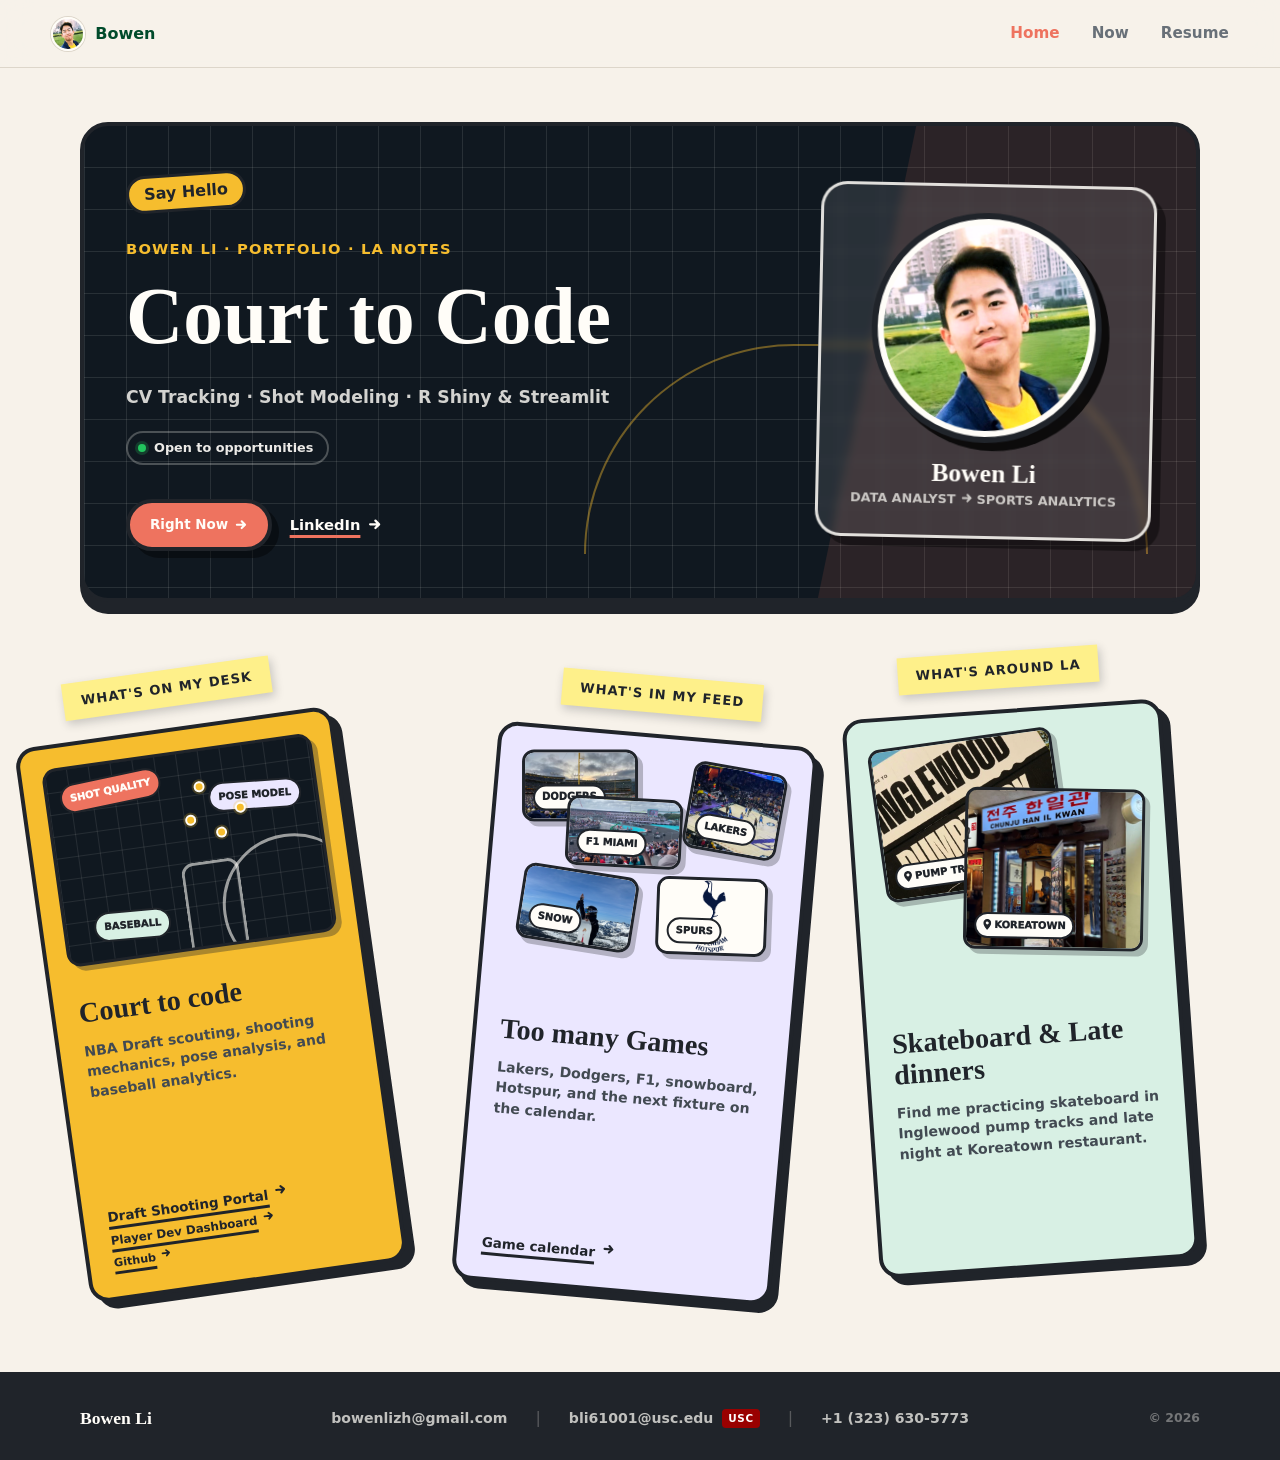
==== index.html @ edb077b2 "initial commit" ====
<!doctype html>
<html lang="en">
  <head>
    <meta charset="UTF-8" />
    <meta name="viewport" content="width=device-width, initial-scale=1.0" />
    <title>Bowen Li | Personal Site</title>
    <meta
      name="description"
      content="Bowen Li is a data analyst and sports analytics developer focused on machine learning, computer vision, and sports data products."
    />
    <link rel="stylesheet" href="styles.css" />
  </head>
  <body>
    <header class="site-header">
      <a class="brand" href="#home" aria-label="Back to home">
        <img src="assets/profile.jpeg" srcset="assets/profile.jpeg 1x, assets/profile@2x.jpeg 2x" alt="Bowen Li" />
        <span>Bowen</span>
      </a>
      <nav class="nav" aria-label="Primary navigation">
        <a href="#home" class="active">Home</a>
        <a href="now.html">Now</a>
        <!-- <a href="interests.html">Interest</a> -->
        <a href="assets/BowenLi.pdf">Resume</a>
      </nav>
    </header>

    <main class="page">
      <section id="home" class="home field-home" aria-labelledby="name">
        <div class="field-hero">
          <div class="field-copy">
            <a class="hello-badge" href="mailto:bowenlizh@gmail.com">Say Hello</a>
            <p class="field-label">BOWEN LI · PORTFOLIO · LA Notes</p>
            <!-- <h2 class="heading-xl" id="name">Sports data.</h2> -->
            <h1 id="name">Court to Code</h1>
            <p class="field-line">
              CV Tracking · Shot Modeling · R Shiny &amp; Streamlit
            </p>
            <span class="status-badge"><span class="status-dot"></span>Open to opportunities</span>
            <div class="field-actions" aria-label="Primary actions">
              <a class="hero-button" href="now.html">Right Now<svg class="arrow-svg" viewBox="0 0 14 14" aria-hidden="true"><path d="M3 7h8M8 3.5L11.5 7 8 10.5"/></svg></a>
              <a class="text-link" href="https://www.linkedin.com/in/bowenlizh/">LinkedIn<svg class="arrow-svg" viewBox="0 0 14 14" aria-hidden="true"><path d="M3 7h8M8 3.5L11.5 7 8 10.5"/></svg></a>
            </div>
          </div>

          <aside class="field-pass" aria-label="Bowen field pass">
            <div class="photo-frame">
              <img src="assets/profile.jpeg" srcset="assets/profile.jpeg 1x, assets/profile@2x.jpeg 2x" alt="Portrait of Bowen Li" />
            </div>
            <div class="pass-copy">
              <!-- <span>Los Angeles, CA</span> -->
              <strong>Bowen Li</strong>
              <small>Data Analyst<svg class="arrow-svg arrow-svg-inline" viewBox="0 0 14 14" aria-hidden="true"><path d="M3 7h8M8 3.5L11.5 7 8 10.5"/></svg>Sports Analytics</small>
            </div>
          </aside>
        </div>
      </section>

      <section class="notes-grid" aria-label="Bowen field notes">
<article class="note-card note-lab">
          <span class="card-float-label">What's on My Desk</span>
          <div class="lab-board" aria-hidden="true">
            <span class="lab-tag tag-shot">shot quality</span>
            <span class="lab-tag tag-pose">pose model</span>
            <span class="lab-tag tag-baseball">baseball</span>
            <span class="court-line court-arc"></span>
            <span class="court-line court-lane"></span>
            <span class="pose-dot dot-head"></span>
            <span class="pose-dot dot-shoulder"></span>
            <span class="pose-dot dot-elbow"></span>
            <span class="pose-dot dot-wrist"></span>
          </div>
          <div>
            <h2>Court to code</h2>
            <p>NBA Draft scouting, shooting mechanics, pose analysis, and baseball analytics.</p>
          </div>
          <div class="note-links">
            <a class="note-link" href="http://draftshoot.duckdns.org:8501/" target="_blank" rel="noopener noreferrer">Draft Shooting Portal</a>
            <a class="note-link note-link-secondary" href="https://bowenlizh.shinyapps.io/04_pd_analyst_dashboard/" target="_blank" rel="noopener noreferrer">Player Dev Dashboard</a>
            <a class="note-link note-link-third" href="https://github.com/brysonleezh" target="_blank" rel="noopener noreferrer">Github</a>
          </div>
        </article>

        <article class="note-card note-feed">
          <span class="card-float-label">What's in My Feed</span>
          <div class="feed-board" aria-label="Current feed photos">
            <figure class="feed-photo feed-one">
              <img src="assets/home/la-eaton.jpg" alt="Dodgers game at Dodger Stadium" />
              <figcaption>Dodgers</figcaption>
            </figure>
            <figure class="feed-photo feed-two">
              <img src="assets/home/feed-lakers.jpg" alt="Lakers game at Crypto.com Arena" />
              <figcaption>Lakers</figcaption>
            </figure>
            <figure class="feed-photo feed-three">
              <img src="assets/home/feed-video-02.jpg" alt="F1 Miami Grand Prix" />
              <figcaption>F1 Miami</figcaption>
            </figure>
            <figure class="feed-photo feed-four">
              <img src="assets/home/snowboard.png" alt="Bowen holding a snowboard in the mountains" />
              <figcaption>Snow</figcaption>
            </figure>
            <figure class="feed-photo feed-five">
              <img src="assets/home/feed-spurs.png" alt="Tottenham Hotspur crest" />
              <figcaption>Spurs</figcaption>
            </figure>
          </div>
          <div>
            <h2>Too many Games</h2>
            <p>Lakers, Dodgers, F1, snowboard, Hotspur, and the next fixture on the calendar.</p>
          </div>
          <a class="note-link" href="https://fixtur.es/en/up-to-date" target="_blank" rel="noopener noreferrer" aria-label="Open game calendar">Game calendar</a>
        </article>

        <article class="note-card note-la">
          <span class="card-float-label">What's Around LA</span>
          <div class="la-board" aria-label="Los Angeles photos">
            <figure class="la-photo la-photo-one">
              <img src="assets/home/la-pumptrack.jpg" alt="Inglewood Pump Track sign" />
              <figcaption><a href="https://www.google.com/maps/place/Inglewood+Pumptrack/@33.9721496,-118.3476085,17z/data=!3m1!4b1!4m6!3m5!1s0x80c2b789cc5ac45b:0xa7ad90bd1f8831da!8m2!3d33.9721496!4d-118.3450336!16s%2Fg%2F11v44y0_15?entry=ttu&g_ep=EgoyMDI2MDUxMy4wIKXMDSoASAFQAw%3D%3D" target="_blank" rel="noopener noreferrer"><svg width="8" height="11" viewBox="0 0 8 11" fill="currentColor" aria-hidden="true" style="display:inline-block;vertical-align:middle;margin-right:3px"><path d="M4 0C1.79 0 0 1.79 0 4c0 3 4 7 4 7s4-4 4-7c0-2.21-1.79-4-4-4zm0 5.5C3.17 5.5 2.5 4.83 2.5 4S3.17 2.5 4 2.5 5.5 3.17 5.5 4 4.83 5.5 4 5.5z"/></svg>Pump Track</a></figcaption>
            </figure>
            <figure class="la-photo la-photo-two">
              <img src="assets/home/la-koreatown.jpg" alt="Chunju Han Il Kwan in Koreatown LA" />
              <figcaption><a href="https://www.google.com/maps/place/Chunju+Han-Il+Kwan/@34.063248,-118.2972389,21z/data=!3m1!5s0x80c2c77d1bd2f777:0x264a94c6d5ed0985!4m6!3m5!1s0x80c2c77d1944c9c3:0xa97201126b43c6af!8m2!3d34.0631193!4d-118.2971194!16s%2Fg%2F1tdk5fvl?entry=ttu&g_ep=EgoyMDI2MDUxMy4wIKXMDSoASAFQAw%3D%3D" target="_blank" rel="noopener noreferrer"><svg width="8" height="11" viewBox="0 0 8 11" fill="currentColor" aria-hidden="true" style="display:inline-block;vertical-align:middle;margin-right:3px"><path d="M4 0C1.79 0 0 1.79 0 4c0 3 4 7 4 7s4-4 4-7c0-2.21-1.79-4-4-4zm0 5.5C3.17 5.5 2.5 4.83 2.5 4S3.17 2.5 4 2.5 5.5 3.17 5.5 4 4.83 5.5 4 5.5z"/></svg>Koreatown</a></figcaption>
            </figure>
          </div>
          <div>
            <h2>Skateboard &amp; Late dinners</h2>
            <p>Find me practicing skateboard in Inglewood pump tracks and late night at Koreatown restaurant.</p>
          </div>
        </article>
      </section>

    </main>

    <footer class="site-footer">
      <div class="footer-inner">
        <span class="footer-name">Bowen Li</span>
        <div class="footer-contacts">
          <a href="mailto:bowenlizh@gmail.com">bowenlizh@gmail.com</a>
          <span class="footer-sep">|</span>
          <a href="mailto:bli61001@usc.edu" class="footer-usc">bli61001@usc.edu <span class="footer-usc-badge">USC</span></a>
          <span class="footer-sep">|</span>
          <a href="tel:+13236305773">+1 (323) 630-5773</a>
        </div>
        <span class="footer-copy">© 2026</span>
      </div>
    </footer>

    <script src="main.js"></script>
  </body>
</html>
---- styles.css ----
:root {
  --paper: #f7f2ea;
  --ink: #20242a;
  --muted: #687078;
  --line: #ddd6ca;
  --green: #004b2b;
  --green-soft: #185b2d;
  --coral: #ee735f;
  --gold: #f6bd2e;
  --lavender: #ebe7ff;
  --white: #fffdf8;
}

* {
  box-sizing: border-box;
}

html {
  scroll-behavior: smooth;
}

body {
  margin: 0;
  background: var(--paper);
  color: var(--ink);
  font-family: system-ui, -apple-system, BlinkMacSystemFont, "Segoe UI", sans-serif;
  line-height: 1.6;
}

.global-cursor-orb {
  position: fixed;
  left: 0;
  top: 0;
  z-index: 100;
  width: 28px;
  height: 28px;
  border: 3px solid var(--coral);
  border-radius: 50%;
  opacity: 0;
  pointer-events: none;
  transform: translate(-50%, -50%) scale(0.7);
  transition: opacity 140ms ease, transform 140ms ease;
}

.global-cursor-orb::after {
  position: absolute;
  inset: 8px;
  border-radius: 50%;
  background: var(--coral);
  content: "";
}

.global-cursor-orb.is-visible {
  opacity: 1;
  transform: translate(-50%, -50%) scale(1);
}

a {
  color: inherit;
}

.site-header {
  position: sticky;
  top: 0;
  z-index: 10;
  display: flex;
  align-items: center;
  justify-content: space-between;
  min-height: 68px;
  padding: 13px clamp(18px, 4vw, 52px);
  border-bottom: 1px solid var(--line);
  background: rgba(247, 242, 234, 0.9);
  backdrop-filter: blur(16px);
}

.brand {
  display: inline-flex;
  align-items: center;
  gap: 10px;
  color: var(--green);
  font-weight: 900;
  text-decoration: none;
}

.brand img {
  width: 34px;
  height: 34px;
  border: 2px solid var(--white);
  border-radius: 50%;
  object-fit: cover;
  box-shadow: 0 0 0 1px var(--line);
}

.nav {
  display: flex;
  gap: clamp(15px, 3vw, 32px);
  font-size: 0.95rem;
  font-weight: 800;
}

.nav a {
  color: var(--muted);
  text-decoration: none;
}

.nav a:hover,
.nav a:focus-visible,
.nav a.active {
  color: var(--coral);
}

.page {
  width: min(1120px, calc(100% - 36px));
  margin: 0 auto;
}

.home {
  padding: clamp(30px, 5vw, 54px) 0 clamp(30px, 5vw, 46px);
}

.field-home {
  padding-bottom: clamp(18px, 4vw, 30px);
}

.field-hero {
  position: relative;
  display: grid;
  grid-template-columns: minmax(0, 1fr) minmax(300px, 0.52fr);
  gap: clamp(22px, 4vw, 46px);
  align-items: stretch;
  min-height: 480px;
  overflow: hidden;
  padding: clamp(24px, 4vw, 42px);
  border: 4px solid var(--ink);
  border-radius: 28px;
  background:
    linear-gradient(90deg, rgba(255, 253, 248, 0.1) 1px, transparent 1px),
    linear-gradient(0deg, rgba(255, 253, 248, 0.1) 1px, transparent 1px),
    #101820;
  background-size: 42px 42px;
  box-shadow: 0 12px 0 var(--ink);
  color: var(--white);
}

.field-hero:hover {
  box-shadow: 0 16px 0 var(--ink);
}

.field-hero::before {
  position: absolute;
  right: clamp(18px, 4vw, 48px);
  bottom: clamp(18px, 4vw, 44px);
  width: min(48vw, 560px);
  height: 44%;
  border: 2px solid rgba(246, 189, 46, 0.42);
  border-radius: 999px 999px 0 0;
  border-bottom: 0;
  content: "";
}

.field-hero::after {
  position: absolute;
  right: 0;
  top: 0;
  width: 34%;
  height: 100%;
  background: rgba(238, 115, 95, 0.12);
  content: "";
  clip-path: polygon(26% 0, 100% 0, 100% 100%, 0 100%);
}

.field-copy,
.field-pass,
.photo-frame {
  position: relative;
  z-index: 1;
}

.field-copy {
  display: flex;
  flex-direction: column;
  justify-content: center;
}

.hello-badge {
  display: inline-flex;
  width: fit-content;
  margin-bottom: clamp(16px, 2.8vw, 26px);
  padding: 3px 15px;
  border: 3px solid var(--ink);
  border-radius: 999px;
  background: var(--gold);
  color: var(--ink);
  font-weight: 900;
  text-decoration: none;
  transform: rotate(-4deg);
}

h1,
h2 {
  margin: 0;
  font-family: Georgia, "Times New Roman", serif;
  line-height: 1.1;
}

.heading-xl {
  font-family: Georgia, "Times New Roman", serif;
  font-size: clamp(2rem, 4vw, 3rem);
  line-height: 1.1;
  margin: 0;
}


h1 {
  max-width: 760px;
  font-size: clamp(2.9rem, 6.2vw, 5.6rem);
}

.field-label {
  margin: 0 0 12px;
  color: var(--gold);
  font-size: clamp(0.82rem, 1.15vw, 0.95rem);
  font-weight: 900;
  letter-spacing: 0.08em;
  text-transform: uppercase;
}

.field-line {
  max-width: 520px;
  margin: clamp(16px, 3vw, 24px) 0 0;
  color: rgba(255, 253, 248, 0.82);
  font-size: clamp(0.98rem, 1.35vw, 1.1rem);
  font-weight: 650;
  line-height: 1.55;
}

.field-actions {
  display: flex;
  align-items: center;
  gap: 18px;
  flex-wrap: wrap;
  margin-top: clamp(22px, 4vw, 34px);
}

.hero-button {
  display: inline-flex;
  align-items: center;
  width: fit-content;
  margin-top: 20px;
  padding: 11px 20px;
  border: 4px solid var(--ink);
  border-radius: 999px;
  background: var(--coral);
  color: var(--white);
  box-shadow: 7px 7px 0 rgba(0, 0, 0, 0.42);
  font-size: clamp(0.84rem, 1vw, 0.94rem);
  font-weight: 900;
  text-decoration: none;
}

/* ── Unified SVG arrow ── */
.arrow-svg {
  display: inline-block;
  width: 1em;
  height: 1em;
  margin-left: 0.45em;
  vertical-align: -0.12em;
  fill: none;
  stroke: currentColor;
  stroke-width: 2.2;
  stroke-linecap: round;
  stroke-linejoin: round;
  transition: transform 220ms ease;
  flex-shrink: 0;
}
.arrow-svg-inline {
  margin: 0 0.32em;
  vertical-align: -0.08em;
}
.hero-button:hover .arrow-svg,
.text-link:hover .arrow-svg,
.note-link:hover .arrow-svg,
.platform-badge:hover .arrow-svg {
  transform: translateX(4px);
}

/* ── Status badge (green dot) ── */
.status-badge {
  display: inline-flex;
  align-items: center;
  gap: 8px;
  width: fit-content;
  margin-top: clamp(16px, 2.4vw, 20px);
  padding: 5px 14px 5px 10px;
  border: 2px solid rgba(255, 253, 248, 0.25);
  border-radius: 999px;
  color: rgba(255, 253, 248, 0.92);
  font-size: clamp(0.78rem, 1vw, 0.85rem);
  font-weight: 900;
  white-space: nowrap;
}
.status-badge .status-dot {
  width: 8px;
  height: 8px;
  border-radius: 50%;
  background: #22c55e;
  box-shadow: 0 0 0 3px rgba(34, 197, 94, 0.22);
  flex-shrink: 0;
}

.field-actions .hero-button {
  margin-top: 0;
}

.text-link {
  display: inline-flex;
  align-items: center;
  color: var(--white);
  font-size: 0.92rem;
  font-weight: 900;
  text-decoration: underline;
  text-decoration-color: var(--coral);
  text-decoration-thickness: 3px;
  text-underline-offset: 5px;
}

.field-pass {
  align-self: center;
  display: grid;
  justify-items: center;
  gap: 18px;
  padding: clamp(18px, 3vw, 26px);
  border: 3px solid rgba(255, 253, 248, 0.85);
  border-radius: 26px;
  background: rgba(255, 253, 248, 0.1);
  backdrop-filter: blur(5px);
  box-shadow: 9px 9px 0 rgba(0, 0, 0, 0.42);
  transform: rotate(1.2deg);
}

.photo-frame {
  justify-self: center;
  width: clamp(160px, 19vw, 230px);
  height: clamp(160px, 19vw, 230px);
  padding: 6px;
  overflow: hidden;
  border: 6px solid var(--ink);
  border-radius: 9999px;
  background: var(--white);
  box-shadow: 8px 8px 0 rgba(0, 0, 0, 0.82);
  transition: box-shadow 180ms ease, transform 180ms ease;
}

.photo-frame:hover {
  box-shadow: 12px 12px 0 rgba(0, 0, 0, 0.82);
  transform: translateY(-5px) scale(1.04);
}

.photo-frame img {
  display: block;
  width: 100%;
  height: 100%;
  border-radius: 9999px;
  filter: contrast(1.06) saturate(1.04);
  object-fit: cover;
  object-position: 52% 38%;
  transition: filter 180ms ease, transform 180ms ease;
}

.photo-frame:hover img {
  filter: contrast(1.1) saturate(1.08);
  transform: scale(1.04);
}

.pass-copy {
  display: grid;
  gap: 2px;
  text-align: center;
}

.pass-copy span,
.pass-copy small {
  color: rgba(255, 253, 248, 0.72);
  font-size: 0.8rem;
  font-weight: 800;
  text-transform: uppercase;
}

.pass-copy strong {
  font-family: Georgia, "Times New Roman", serif;
  font-size: clamp(1.25rem, 2vw, 1.65rem);
  line-height: 1.05;
  white-space: nowrap;
}

.pass-copy small {
  white-space: nowrap;
}

.notes-grid {
  position: relative;
  height: 660px;
  margin: 0 0 80px;
}

.note-card {
  position: absolute;
  bottom: 0;
  left: 50%;
  translate: -50% 0;
  display: flex;
  flex-direction: column;
  width: 320px;
  height: 560px;
  min-height: 0;
  padding: clamp(18px, 2.4vw, 24px);
  border: 4px solid var(--ink);
  border-radius: 20px;
  background: var(--white);
  box-shadow: 8px 8px 0 var(--ink);
  --card-rot: 0deg;
  transform: rotate(var(--card-rot));
  transform-origin: bottom center;
  transition: box-shadow 180ms ease, transform 180ms ease;
}

.note-card:hover {
  box-shadow: 16px 16px 0 var(--ink);
  transform: rotate(var(--card-rot)) translateY(-20px);
  z-index: 10;
}

/* ── scroll entry animation ── */
@keyframes card-pop-in {
  from {
    opacity: 0;
    transform: rotate(var(--card-rot)) translateY(80px) scale(0.88);
  }
  to {
    opacity: 1;
    transform: rotate(var(--card-rot));
  }
}

.notes-grid.cards-hidden .note-card {
  opacity: 0;
  transition: none;
}

.notes-grid.cards-entering .note-card {
  animation: card-pop-in 620ms cubic-bezier(0.34, 1.56, 0.64, 1) both;
}

.notes-grid.cards-entering .note-card:nth-child(1) { animation-delay: 0ms; }
.notes-grid.cards-entering .note-card:nth-child(2) { animation-delay: 130ms; }
.notes-grid.cards-entering .note-card:nth-child(3) { animation-delay: 260ms; }

.card-float-label {
  position: absolute;
  top: -62px;
  left: 50%;
  translate: -50% 0;
  z-index: 15;
  display: inline-block;
  padding: 8px 18px;
  background: #fef08a;
  color: var(--ink);
  font-size: 0.82rem;
  font-weight: 900;
  letter-spacing: 0.08em;
  text-transform: uppercase;
  box-shadow: 2px 4px 10px rgba(32, 36, 42, 0.22);
  white-space: nowrap;
}


.note-card h2 {
  margin-top: 14px;
  font-size: clamp(1.35rem, 2.2vw, 1.9rem);
}

.note-card p {
  margin: 12px 0 0;
  color: #424a52;
  font-size: 0.88rem;
  font-weight: 650;
  line-height: 1.45;
}

.note-link {
  display: inline-flex;
  width: fit-content;
  margin-top: auto;
  padding-top: 18px;
  color: var(--ink);
  font-size: 0.84rem;
  font-weight: 900;
  text-decoration-color: var(--ink);
  text-decoration-thickness: 3px;
  text-underline-offset: 5px;
}

.note-link::after {
  content: "";
  display: inline-block;
  width: 1em;
  height: 1em;
  margin-left: 0.45em;
  vertical-align: -0.12em;
  background: currentColor;
  -webkit-mask: url("data:image/svg+xml;utf8,%3Csvg xmlns='http://www.w3.org/2000/svg' viewBox='0 0 14 14' fill='none' stroke='black' stroke-width='2.2' stroke-linecap='round' stroke-linejoin='round'%3E%3Cpath d='M3 7h8M8 3.5L11.5 7 8 10.5'/%3E%3C/svg%3E") center/contain no-repeat;
          mask: url("data:image/svg+xml;utf8,%3Csvg xmlns='http://www.w3.org/2000/svg' viewBox='0 0 14 14' fill='none' stroke='black' stroke-width='2.2' stroke-linecap='round' stroke-linejoin='round'%3E%3Cpath d='M3 7h8M8 3.5L11.5 7 8 10.5'/%3E%3C/svg%3E") center/contain no-repeat;
  transition: transform 220ms ease;
}
.note-link:hover::after { transform: translateX(4px); }

.note-links {
  display: flex;
  flex-direction: column;
  gap: 4px;
  margin-top: auto;
  padding-top: 18px;
}

.note-links .note-link {
  display: flex;
  margin-top: 0;
  padding-top: 0;
}

.note-link-secondary {
  font-size: 0.74rem;
}
.note-link-third{
  font-size: 0.70rem;
}

.note-lab {
  background: var(--gold);
  left: calc(50% - 390px);
  bottom: 10px;
  --card-rot: -8deg;
  z-index: 1;
}

.note-feed {
  background: var(--lavender);
  left: calc(50% - 30px);
  bottom: 0;
  --card-rot: 5deg;
  z-index: 3;
}

.note-la {
  background: #d8f0e4;
  left: calc(50% + 400px);
  bottom: 24px;
  --card-rot: -4deg;
  z-index: 2;
}

.lab-board {
  position: relative;
  min-height: 200px;
  margin: -4px -4px 18px;
  overflow: hidden;
  border: 3px solid var(--ink);
  border-radius: 14px;
  background:
    linear-gradient(90deg, rgba(255, 253, 248, 0.09) 1px, transparent 1px),
    linear-gradient(0deg, rgba(255, 253, 248, 0.09) 1px, transparent 1px),
    #101820;
  background-size: 22px 22px;
  box-shadow: 5px 5px 0 rgba(32, 36, 42, 0.35);
}

.lab-tag {
  position: absolute;
  z-index: 2;
  padding: 5px 8px;
  border: 2px solid var(--ink);
  border-radius: 999px;
  background: var(--white);
  color: var(--ink);
  font-size: 0.62rem;
  font-weight: 950;
  text-transform: uppercase;
}

.tag-shot {
  left: 12px;
  top: 12px;
  background: var(--coral);
  color: var(--white);
  transform: rotate(-4deg);
}

.tag-pose {
  right: 14px;
  top: 36px;
  background: var(--lavender);
  transform: rotate(4deg);
}

.tag-baseball {
  left: 28px;
  bottom: 16px;
  background: #d8f0e4;
  transform: rotate(3deg);
}

.court-line {
  position: absolute;
  border: 3px solid rgba(255, 253, 248, 0.58);
}

.court-arc {
  right: -34px;
  bottom: -42px;
  width: 142px;
  height: 142px;
  border-radius: 50%;
}

.court-lane {
  left: 46%;
  bottom: -4px;
  width: 58px;
  height: 88px;
  border-bottom: 0;
  border-radius: 12px 12px 0 0;
}

.pose-dot {
  position: absolute;
  z-index: 2;
  width: 11px;
  height: 11px;
  border: 2px solid var(--white);
  border-radius: 50%;
  background: var(--gold);
  box-shadow: 0 0 0 2px rgba(246, 189, 46, 0.22);
}

.dot-head {
  left: 55%;
  top: 30px;
}

.dot-shoulder {
  left: 50%;
  top: 62px;
}

.dot-elbow {
  left: 61%;
  top: 78px;
}

.dot-wrist {
  left: 69%;
  top: 56px;
}

.feed-board {
  position: relative;
  min-height: 240px;
  margin: -8px 0 18px;
}

.feed-photo {
  position: absolute;
  margin: 0;
  overflow: hidden;
  border: 3px solid var(--ink);
  border-radius: 12px;
  background: rgba(255, 253, 248, 0.62);
  box-shadow: 5px 5px 0 rgba(32, 36, 42, 0.28);
}

.feed-photo img {
  display: block;
  width: 100%;
  height: 100%;
  object-fit: cover;
}

.feed-photo figcaption {
  position: absolute;
  left: 8px;
  bottom: 8px;
  padding: 3px 7px;
  border: 2px solid var(--ink);
  border-radius: 999px;
  background: var(--white);
  color: var(--ink);
  font-size: 0.62rem;
  font-weight: 950;
  text-transform: uppercase;
}

.feed-one {
  left: 0;
  top: 2px;
  z-index: 1;
  width: 44%;
  height: 72px;
  transform: rotate(-5deg);
}

.feed-two {
  right: 2px;
  top: 6px;
  z-index: 2;
  width: 36%;
  height: 88px;
  transform: rotate(5deg);
}

.feed-three {
  left: 18%;
  top: 46px;
  z-index: 3;
  width: 44%;
  height: 70px;
  transform: rotate(-2deg);
}

.feed-four {
  left: 3%;
  top: 122px;
  z-index: 4;
  width: 44%;
  height: 76px;
  transform: rotate(4deg);
}

.feed-five {
  right: 3%;
  top: 118px;
  z-index: 5;
  width: 42%;
  height: 78px;
  transform: rotate(-3deg);
}

.feed-five img {
  object-fit: contain;
  background: var(--white);
}

.la-board {
  position: relative;
  min-height: 260px;
  margin: -8px 0 18px;
}

.la-photo {
  position: absolute;
  margin: 0;
  overflow: hidden;
  border: 3px solid var(--ink);
  border-radius: 12px;
  box-shadow: 5px 5px 0 rgba(32, 36, 42, 0.28);
}

.la-photo img {
  display: block;
  width: 100%;
  height: 100%;
  object-fit: cover;
}

.la-photo figcaption {
  position: absolute;
  left: 8px;
  bottom: 8px;
  padding: 3px 7px;
  border: 2px solid var(--ink);
  border-radius: 999px;
  background: var(--white);
  color: var(--ink);
  font-size: 0.62rem;
  font-weight: 950;
  text-transform: uppercase;
}

.la-photo figcaption a {
  color: inherit;
  text-decoration: none;
}

.la-photo-one {
  left: 0;
  top: 6px;
  z-index: 1;
  width: 70%;
  height: 154px;
  transform: rotate(-4deg);
}

.la-photo-two {
  right: 0;
  top: 62px;
  z-index: 2;
  width: 68%;
  height: 162px;
  transform: rotate(5deg);
}


.la-route {
  position: absolute;
  height: 3px;
  border-radius: 999px;
  background: rgba(32, 36, 42, 0.32);
}

.route-one {
  left: -8%;
  top: 40%;
  width: 118%;
  transform: rotate(-12deg);
}

.route-two {
  left: 22%;
  top: 68%;
  width: 96%;
  transform: rotate(16deg);
}

.la-pin {
  position: absolute;
  z-index: 1;
  padding: 7px 10px;
  border: 3px solid var(--ink);
  border-radius: 8px;
  background: var(--white);
  box-shadow: 5px 5px 0 rgba(32, 36, 42, 0.22);
  color: var(--ink);
  font-size: 0.62rem;
  font-weight: 950;
  line-height: 1;
  text-transform: uppercase;
}

.pin-hike {
  left: 14px;
  top: 18px;
  background: var(--lavender);
  transform: rotate(-5deg);
}

.pin-race {
  right: 18px;
  top: 24px;
  background: var(--coral);
  color: var(--white);
  transform: rotate(5deg);
}

.pin-food {
  left: 24px;
  bottom: 18px;
  background: var(--gold);
  transform: rotate(3deg);
}

.pin-skate {
  right: 16px;
  bottom: 20px;
  max-width: 118px;
  background: #d8f0e4;
  line-height: 1.18;
  transform: rotate(-4deg);
}

.card-wall {
  position: relative;
  display: grid;
  grid-template-columns: repeat(6, 1fr);
  gap: clamp(14px, 2.4vw, 20px);
  padding: 28px 0 70px;
}

.compact-wall {
  padding-top: 24px;
}

.section-card {
  display: grid;
  min-height: 180px;
  overflow: hidden;
  border: 4px solid var(--ink);
  border-radius: 20px;
  background: var(--white);
  box-shadow: 8px 8px 0 var(--ink);
  text-decoration: none;
  transition: box-shadow 180ms ease, transform 180ms ease;
}

.section-card:hover,
.section-card:focus-visible {
  box-shadow: 11px 11px 0 var(--ink);
  transform: translate(-2px, -4px) rotate(-0.4deg);
}

.card-now {
  grid-column: span 2;
  background: #d8f0e4;
}

.card-interest-link {
  grid-column: span 2;
  background: var(--lavender);
}

.card-resume {
  grid-column: span 2;
  background: var(--white);
}

.interests-page {
  display: grid;
  gap: clamp(34px, 5vw, 54px);
  padding: clamp(38px, 6vw, 68px) 0 26px;
  scroll-margin-top: 88px;
}

.interests-hero {
  position: relative;
  min-height: clamp(230px, 29vw, 350px);
  padding: clamp(36px, 6vw, 70px);
  border: 4px solid var(--ink);
  border-radius: 24px;
  background: #f4efe6;
  box-shadow: 14px 14px 0 var(--ink);
}

.interests-hero h1,
.interests-hero h2 {
  max-width: 760px;
  font-size: clamp(3.2rem, 8vw, 7.2rem);
}

.interests-hero p {
  margin: 20px 0 0;
  color: var(--ink);
  font-size: clamp(1.05rem, 1.8vw, 1.35rem);
  font-weight: 850;
}

.static-orb {
  left: 44%;
  top: 72%;
  opacity: 1;
  transform: translate(-50%, -50%) scale(1);
}

.interest-grid {
  display: grid;
  grid-template-columns: repeat(3, minmax(0, 1fr));
  gap: clamp(18px, 3vw, 28px);
}

.gallery-grid {
  align-items: start;
}

.interest-tile {
  min-width: 0;
}

.interest-tile {
  overflow: hidden;
  border: 4px solid var(--ink);
  border-radius: 24px;
  background: var(--white);
  box-shadow: 10px 10px 0 var(--ink);
  transition: box-shadow 160ms ease, transform 160ms ease;
}

.interest-tile:hover {
  box-shadow: 14px 14px 0 var(--ink);
  transform: translate(-3px, -4px) rotate(-0.6deg);
}

.interest-art {
  position: relative;
  display: grid;
  place-items: center;
  height: clamp(170px, 19vw, 230px);
  overflow: hidden;
  border-bottom: 4px solid var(--ink);
  background: rgba(255, 253, 248, 0.58);
  color: var(--muted);
  font-size: 0.78rem;
  font-weight: 900;
  text-transform: uppercase;
}

.tile-basketball,
.tile-travel {
  background: var(--gold);
}

.tile-f1,
.tile-food {
  background: var(--coral);
  color: var(--white);
}

.tile-f1 p,
.tile-food p {
  color: rgba(255, 253, 248, 0.88);
}

.tile-music,
.tile-tech {
  background: var(--lavender);
}

.tile-dodgers,
.tile-game {
  background: var(--green);
  color: var(--white);
}

.tile-dodgers p,
.tile-game p {
  color: rgba(255, 253, 248, 0.86);
}

.tile-soccer,
.tile-skate {
  background: #66b9d9;
}

.interest-tile h3,
.interest-tile h4 {
  margin: 0;
  padding: 16px 18px 4px;
  font-size: clamp(1.1rem, 1.7vw, 1.45rem);
  line-height: 1.15;
}

.interest-tile p {
  margin: 0;
  min-height: 58px;
  padding: 0 18px 18px;
  color: var(--muted);
  font-size: 0.94rem;
  font-weight: 650;
  line-height: 1.35;
}

.card-copy {
  display: grid;
  gap: 8px;
  padding: clamp(18px, 2.4vw, 24px);
}

.card-kicker {
  color: var(--coral);
  font-size: 0.78rem;
  font-weight: 900;
  text-transform: uppercase;
}

.card-copy strong {
  font-family: Georgia, "Times New Roman", serif;
  font-size: clamp(1.25rem, 2vw, 1.7rem);
  line-height: 1.1;
}

.card-copy span:last-child {
  color: var(--muted);
  font-size: 0.92rem;
  font-weight: 650;
  line-height: 1.45;
}

.now-page {
  display: grid;
  gap: clamp(28px, 5vw, 46px);
  padding: clamp(38px, 6vw, 68px) 0 76px;
}

/* ── Right Now hero ── */
.now-rightnow {
  padding: clamp(36px, 5vw, 60px);
  border: 4px solid var(--ink);
  border-radius: 28px;
  background: #f4efe6;
  box-shadow: 12px 12px 0 var(--ink);
  color: var(--ink);
}

.rightnow-heading {
  margin: 10px 0 8px;
  font-size: clamp(3.5rem, 8vw, 7rem);
  line-height: 1;
  color: var(--ink);
}

.type-cursor {
  display: inline-block;
  width: 0.06em;
  height: 0.82em;
  background: var(--ink);
  margin-left: 0.04em;
  vertical-align: text-bottom;
  border-radius: 1px;
  animation: cursor-blink 0.65s step-end infinite;
}


@keyframes cursor-blink {
  0%, 100% { opacity: 1; }
  50%       { opacity: 0; }
}

.rightnow-sub {
  margin: clamp(18px, 3vw, 26px) 0 0;
  padding-top: clamp(14px, 2.4vw, 20px);
  border-top: 1.5px solid rgba(32, 36, 42, 0.18);
  color: var(--muted);
  font-size: clamp(1rem, 1.6vw, 1.2rem);
  font-weight: 650;
}

.rightnow-badge {
  display: inline-flex;
  align-items: center;
  gap: 8px;
  margin-top: 28px;
  padding: 7px 16px;
  border: 3px solid var(--ink);
  border-radius: 999px;
  background: var(--gold);
  font-size: 0.82rem;
  font-weight: 900;
}

.rightnow-dot {
  width: 9px;
  height: 9px;
  border-radius: 50%;
  background: #16a34a;
  flex-shrink: 0;
}

.now-hero {
  padding: clamp(34px, 5vw, 58px);
  border: 4px solid var(--ink);
  border-radius: 24px;
  background: #f4efe6;
  box-shadow: 12px 12px 0 var(--ink);
}

.now-hero h1 {
  max-width: 760px;
  font-size: clamp(3.2rem, 8vw, 7rem);
}

.now-hero p {
  max-width: 680px;
  margin: 18px 0 0;
  color: var(--muted);
  font-size: clamp(1rem, 1.7vw, 1.25rem);
  font-weight: 700;
}

.now-grid {
  display: grid;
  grid-template-columns: repeat(3, minmax(0, 1fr));
  gap: clamp(28px, 4vw, 48px);
  align-items: start;
}

.now-card {
  position: relative;
  min-width: 0;
  padding: clamp(22px, 3vw, 30px);
  border: 4px solid var(--ink);
  border-radius: 24px;
  background: var(--white);
  box-shadow: 8px 8px 0 var(--ink);
  transition: box-shadow 160ms ease, transform 160ms ease;
}

.now-card:hover {
  box-shadow: 16px 16px 0 var(--ink);
  transform: translateY(-10px);
  z-index: 10;
}

.now-card-large {
  grid-column: span 2;
}

.now-card h2 {
  margin-top: 16px;
  font-family: system-ui, -apple-system, BlinkMacSystemFont, "Segoe UI", sans-serif;
  font-size: clamp(1.35rem, 2.5vw, 2rem);
}

.now-card p {
  margin: 8px 0 0;
  color: #424a52;
  font-size: clamp(1rem, 1.45vw, 1.18rem);
  font-weight: 700;
}

.now-placeholder {
  display: grid;
  place-items: center;
  min-height: 150px;
  margin-top: 24px;
  border: 3px dashed rgba(32, 36, 42, 0.42);
  border-radius: 16px;
  color: rgba(32, 36, 42, 0.6);
  font-size: 0.78rem;
  font-weight: 900;
  text-transform: uppercase;
}

/* ── Music card ─────────────────────────────── */
.now-music {
  background: #6b4a38;
  color: var(--white);
}

.now-music .card-kicker {
  color: var(--gold);
}

.music-widget {
  display: grid;
  gap: 18px;
}

.music-head {
  display: flex;
  align-items: flex-start;
  justify-content: space-between;
  gap: 12px;
}

.music-head h2 {
  margin-top: 16px;
  color: var(--white);
}

.music-badge {
  display: inline-flex;
  gap: 6px;
  min-height: 32px;
  align-items: center;
  padding: 5px 12px;
  border: 3px solid rgba(255, 253, 248, 0.25);
  border-radius: 999px;
  color: var(--gold);
  font-size: 0.76rem;
  font-weight: 900;
  white-space: nowrap;
}

.music-feature {
  display: grid;
  grid-template-columns: 140px minmax(0, 1fr);
  gap: 22px;
  align-items: center;
}

/* ── Vinyl record ── */
.music-art {
  position: relative;
  width: 140px;
  height: 140px;
  flex-shrink: 0;
  border-radius: 50%;
  background:
    radial-gradient(circle at 50% 50%, #1c1c1c 0%, #1c1c1c 4%, transparent 4%),
    radial-gradient(circle at 50% 50%, transparent 0%, transparent 34%, #0e0e0e 34%, #0e0e0e 35%, transparent 35%),
    repeating-radial-gradient(circle at 50% 50%,
      #0c0c0c 0px, #181818 1.2px, #0c0c0c 2px, #151515 3px
    );
  box-shadow:
    0 0 0 2px rgba(255,253,248,0.06),
    0 12px 32px rgba(0,0,0,0.7),
    inset 0 0 40px rgba(0,0,0,0.4);
  animation: vinyl-spin 4s linear infinite;
  animation-play-state: paused;
}

.music-art.is-spinning {
  animation-play-state: running;
}

@keyframes vinyl-spin {
  from { transform: rotate(0deg); }
  to   { transform: rotate(360deg); }
}

/* center label */
.music-art::before {
  content: "";
  position: absolute;
  inset: 18%;
  border-radius: 50%;
  background: #2a1a0e;
  z-index: 1;
}

.music-art img {
  position: absolute;
  inset: 18%;
  display: block;
  width: 64%;
  height: 64%;
  border-radius: 50%;
  object-fit: cover;
  z-index: 2;
}

/* center pin hole */
.music-art::after {
  content: "";
  position: absolute;
  width: 7px;
  height: 7px;
  border-radius: 50%;
  background: #0c0c0c;
  border: 1.5px solid rgba(255,253,248,0.15);
  top: 50%; left: 50%;
  transform: translate(-50%, -50%);
  z-index: 3;
}

.music-art.has-art .music-art-fallback { display: none; }

.music-art-fallback {
  position: relative;
  z-index: 2;
  color: rgba(255, 253, 248, 0.3);
  font-size: 2rem;
}

.music-copy {
  display: grid;
  gap: 5px;
  min-width: 0;
}

.music-play-label {
  color: var(--gold);
  font-size: 0.76rem;
  font-weight: 900;
  text-transform: uppercase;
}

.music-track-title {
  display: block;
  overflow-wrap: anywhere;
  color: var(--white);
  font-family: Georgia, "Times New Roman", serif;
  font-size: clamp(1.1rem, 2.2vw, 1.6rem);
  font-style: italic;
  line-height: 1.15;
}

.music-track-artist {
  display: block;
  color: rgba(255, 253, 248, 0.6);
  font-size: 0.88rem;
  font-style: italic;
  font-weight: 700;
}

.music-track-list {
  display: grid;
  margin: 0;
  padding: 0;
  list-style: none;
  border-top: 1.5px solid rgba(255, 253, 248, 0.1);
}

.music-track-list li {
  display: grid;
  grid-template-columns: 22px minmax(0, 1fr);
  gap: 8px;
  align-items: center;
  padding: 5px 4px;
  border-bottom: 1px solid rgba(255, 253, 248, 0.07);
  transition: background 0.15s;
}

.music-track-list li a {
  display: contents;
  color: inherit;
  text-decoration: none;
}

.music-track-list li:hover {
  background: rgba(255, 253, 248, 0.05);
  border-radius: 6px;
}

/* ── Play buttons ── */
.mpb-play-btn {
  display: inline-grid;
  place-items: center;
  width: 26px;
  height: 26px;
  padding: 0;
  border: 1.5px solid rgba(255, 253, 248, 0.2);
  border-radius: 50%;
  background: transparent;
  color: rgba(255, 253, 248, 0.55);
  font-size: 0.6rem;
  cursor: pointer;
  flex-shrink: 0;
  transition: background 0.15s, color 0.15s, border-color 0.15s;
}
.mpb-play-btn:hover,
.mpb-play-btn.active {
  background: var(--gold);
  border-color: var(--gold);
  color: #101820;
}
.featured-play-btn {
  margin-top: 10px;
  width: 34px;
  height: 34px;
  font-size: 0.75rem;
}
.music-track-list li {
  grid-template-columns: 22px minmax(0, 1fr) 26px;
}

/* ── Mini player bar ── */
.music-player-bar {
  display: none;
  align-items: center;
  gap: 10px;
  margin-top: 12px;
  padding: 8px 12px;
  border-radius: 10px;
  background: rgba(255, 253, 248, 0.07);
  border: 1.5px solid rgba(255, 253, 248, 0.12);
}
.music-player-bar.is-visible { display: flex; }
.mpb-toggle, .mpb-close {
  flex-shrink: 0;
  background: none;
  border: none;
  color: rgba(255, 253, 248, 0.7);
  cursor: pointer;
  font-size: 0.85rem;
  padding: 0;
  line-height: 1;
}
.mpb-toggle:hover, .mpb-close:hover { color: var(--white); }
.mpb-info {
  flex: 1;
  min-width: 0;
  display: flex;
  flex-direction: column;
  gap: 4px;
}
.mpb-name {
  font-size: 0.72rem;
  color: rgba(255, 253, 248, 0.8);
  white-space: nowrap;
  overflow: hidden;
  text-overflow: ellipsis;
}
.mpb-track {
  height: 3px;
  border-radius: 2px;
  background: rgba(255, 253, 248, 0.15);
  overflow: hidden;
}
.mpb-fill {
  height: 100%;
  width: 0%;
  background: var(--gold);
  border-radius: 2px;
  transition: width 0.5s linear;
}

.music-source-line {
  margin: 10px 0 0;
  font-size: 0.68rem;
  color: rgba(255, 253, 248, 0.3);
  letter-spacing: 0.03em;
}

.music-track-num {
  color: rgba(255, 253, 248, 0.3);
  font-size: 0.65rem;
  font-weight: 700;
  text-align: right;
}

.music-track-name {
  display: block;
  overflow: hidden;
  text-overflow: ellipsis;
  white-space: nowrap;
  color: rgba(255, 253, 248, 0.85);
  font-size: 0.82rem;
  font-style: italic;
  line-height: 1.2;
}

.music-track-sub {
  display: block;
  margin-top: 2px;
  color: rgba(255, 253, 248, 0.45);
  font-size: 0.76rem;
  font-style: italic;
  font-weight: 700;
}

.now-travel {
  grid-column: span 2;
  background: #ede5d3;
}

/* travel photo board */
.travel-board {
  position: relative;
  height: 170px;
  overflow: hidden;
  margin: 0 0 18px;
}

.travel-photo {
  position: absolute;
  margin: 0;
  overflow: hidden;
  border: 3px solid var(--ink);
  border-radius: 10px;
  box-shadow: 4px 4px 0 rgba(32, 36, 42, 0.22);
}

.travel-photo img {
  display: block;
  width: 100%;
  height: 100%;
  object-fit: cover;
}

.travel-photo figcaption {
  position: absolute;
  left: 8px;
  bottom: 8px;
  padding: 3px 7px;
  border: 2px solid var(--ink);
  border-radius: 999px;
  background: var(--white);
  color: var(--ink);
  font-size: 0.62rem;
  font-weight: 950;
  text-transform: uppercase;
}

.travel-photo-one {
  left: 0;
  top: 8px;
  z-index: 1;
  width: 34%;
  height: 148px;
  transform: rotate(-3deg);
}

.travel-photo-two {
  left: 29%;
  top: 4px;
  z-index: 2;
  width: 40%;
  height: 140px;
  transform: rotate(2deg);
}

.travel-photo-three {
  right: 0;
  top: 16px;
  z-index: 3;
  width: 36%;
  height: 148px;
  transform: rotate(-2deg);
}

/* ── Travel Leaflet map ── */
.travel-map-el {
  width: 100%;
  height: 160px;
  margin: 14px 0 0;
  border: 2.5px solid var(--ink);
  border-radius: 10px;
  overflow: hidden;
}

.travel-map-pin {
  display: flex;
  flex-direction: column;
  align-items: center;
  gap: 4px;
}

.travel-map-pin-dot {
  width: 13px;
  height: 13px;
  border-radius: 50%;
  background: var(--coral);
  border: 2.5px solid var(--ink);
  box-shadow: 0 2px 4px rgba(0,0,0,0.25);
}

.travel-map-pin-label {
  padding: 5px 8px;
  background: var(--ink);
  color: var(--white);
  border-radius: 6px;
  white-space: nowrap;
  text-align: center;
}

.travel-map-pin-label strong {
  display: block;
  font-size: 10px;
  font-weight: 800;
  line-height: 1.3;
  letter-spacing: 0.02em;
}

.travel-map-pin-label span {
  display: block;
  margin-top: 2px;
  font-size: 8.5px;
  font-weight: 600;
  font-family: ui-monospace, "SF Mono", monospace;
  opacity: 0.7;
  letter-spacing: 0.03em;
}

/* ── Travel pin rows ── */
.travel-pins {
  display: grid;
  gap: 6px;
  margin-top: 10px;
}

.travel-pin-row {
  display: flex;
  align-items: center;
  gap: 10px;
  padding: 8px 12px;
  background: rgba(32, 36, 42, 0.05);
  border-radius: 8px;
}

.travel-pin-icon {
  width: 18px;
  height: 18px;
  flex-shrink: 0;
  fill: var(--coral);
}

.travel-pin-row strong {
  display: block;
  font-size: 0.82rem;
  font-weight: 800;
  line-height: 1.3;
}

.travel-pin-row span {
  display: block;
  margin-top: 1px;
  font-size: 0.64rem;
  font-weight: 700;
  font-family: ui-monospace, "SF Mono", monospace;
  color: rgba(32, 36, 42, 0.45);
  letter-spacing: 0.02em;
}

/* ── Travel location detail ── */
.travel-detail {
  display: grid;
  gap: 8px;
  margin-top: 14px;
}

.travel-spot {
  display: flex;
  align-items: center;
  gap: 10px;
  padding: 10px 12px;
  border: 2px solid var(--ink);
  border-radius: 10px;
  color: var(--ink);
  text-decoration: none;
  transition: background 0.15s, color 0.15s;
}

.travel-spot:hover {
  background: var(--ink);
  color: var(--white);
}

.travel-flag {
  font-size: 1.25rem;
  flex-shrink: 0;
  line-height: 1;
}

.travel-place {
  display: block;
  font-size: 0.82rem;
  font-weight: 800;
  line-height: 1.3;
}

.travel-coords {
  display: block;
  margin-top: 2px;
  font-size: 0.64rem;
  font-weight: 700;
  font-family: ui-monospace, "SF Mono", monospace;
  letter-spacing: 0.02em;
  color: rgba(32, 36, 42, 0.45);
  transition: color 0.15s;
}

.travel-spot:hover .travel-coords {
  color: rgba(255, 253, 248, 0.55);
}

.travel-arrow {
  margin-left: auto;
  font-size: 0.85rem;
  opacity: 0.35;
  flex-shrink: 0;
}

.now-podcast {
  grid-column: span 2;
  background: #66b9d9;
}

.podcast-widget {
  display: grid;
  gap: 18px;
}

.podcast-head {
  display: flex;
  align-items: flex-start;
  justify-content: space-between;
  gap: 18px;
}

.podcast-head h2 {
  margin-top: 16px;
}

.podcast-status {
  display: inline-flex;
  min-height: 32px;
  align-items: center;
  padding: 5px 12px;
  border: 3px solid var(--ink);
  border-radius: 999px;
  background: var(--gold);
  box-shadow: 4px 4px 0 rgba(32, 36, 42, 0.28);
  color: var(--ink);
  font-size: 0.76rem;
  font-weight: 900;
  text-transform: uppercase;
}

.podcast-feature {
  display: grid;
  grid-template-columns: minmax(112px, 160px) minmax(0, 1fr);
  gap: clamp(16px, 2.4vw, 24px);
  align-items: center;
  padding: clamp(14px, 2.4vw, 20px);
  border: 4px solid var(--ink);
  border-radius: 18px;
  background: var(--white);
  box-shadow: 7px 7px 0 rgba(32, 36, 42, 0.32);
}

.podcast-art {
  position: relative;
  display: grid;
  aspect-ratio: 1;
  place-items: center;
  overflow: hidden;
  border: 4px solid var(--ink);
  border-radius: 20px;
  background:
    linear-gradient(135deg, rgba(0, 75, 43, 0.92), rgba(238, 115, 95, 0.92)),
    var(--green);
}

.podcast-art span {
  position: absolute;
  width: 72%;
  height: 72%;
  border: 4px solid rgba(255, 253, 248, 0.56);
  border-radius: 50%;
}

.podcast-art span::before,
.podcast-art span::after {
  position: absolute;
  left: 50%;
  border-radius: 999px;
  background: rgba(255, 253, 248, 0.66);
  content: "";
  transform: translateX(-50%);
}

.podcast-art span::before {
  top: 24%;
  width: 16px;
  height: 34px;
}

.podcast-art span::after {
  bottom: 20%;
  width: 38px;
  height: 5px;
}

.podcast-art strong {
  position: relative;
  z-index: 1;
  color: var(--gold);
  font-family: Georgia, "Times New Roman", serif;
  font-size: clamp(1.7rem, 4vw, 3rem);
  line-height: 1;
}

.podcast-art img {
  position: absolute;
  inset: 0;
  display: block;
  width: 100%;
  height: 100%;
  object-fit: cover;
}

.podcast-art.has-image {
  background: #101820;
}

.podcast-art.has-image span,
.podcast-art.has-image strong {
  display: none;
}

.podcast-copy {
  display: grid;
  gap: 8px;
}

.episode-label {
  color: var(--coral);
  font-size: 0.78rem;
  font-weight: 900;
  text-transform: uppercase;
}

.podcast-copy strong {
  color: var(--ink);
  font-family: Georgia, "Times New Roman", serif;
  font-size: clamp(1.25rem, 2.6vw, 2rem);
  line-height: 1.08;
}

.podcast-copy p {
  margin: 0;
  color: #424a52;
  font-size: 0.95rem;
}

.podcast-list {
  display: grid;
  gap: 10px;
  margin: 0;
  padding: 0;
  list-style: none;
}

.podcast-list li {
  display: grid;
  grid-template-columns: 38px minmax(0, 1fr);
  gap: 12px;
  align-items: center;
  min-height: 68px;
  padding: 12px 14px;
  border: 3px solid rgba(32, 36, 42, 0.28);
  border-radius: 14px;
  background: rgba(255, 253, 248, 0.72);
}

.podcast-number {
  display: grid;
  grid-column: 1;
  width: 36px;
  height: 36px;
  place-items: center;
  border: 3px solid var(--ink);
  border-radius: 50%;
  background: var(--white);
  color: var(--ink);
  font-size: 0.74rem;
  font-weight: 900;
}

.podcast-item-copy {
  display: grid;
  grid-column: 2;
  gap: 2px;
  width: 100%;
  height: auto;
  min-width: 0;
  place-items: initial;
  border: 0;
  border-radius: 0;
  background: transparent;
}

.podcast-list strong,
.podcast-list small {
  display: block;
  overflow-wrap: anywhere;
}

.podcast-list strong {
  color: var(--ink);
  line-height: 1.2;
}

.podcast-list small {
  margin-top: 2px;
  color: #424a52;
  font-size: 0.82rem;
  font-weight: 800;
}

.now-thinking {
  background: var(--green);
  color: var(--white);
}

.now-thinking .card-kicker,
.now-thinking p {
  color: rgba(255, 253, 248, 0.86);
}

/* 1984 / book card */
.now-book {
  background: #c97a5a;
  color: #2a1208;
}

.now-book .card-kicker {
  color: #5a2818;
}

.book-display {
  margin: 14px 0 16px;
}

.book-cover-slot {
  position: relative;
  width: 100%;
  height: 320px;
  overflow: hidden;
  border: 3px solid rgba(42, 18, 8, 0.35);
  border-radius: 10px;
  background: #5a2818;
}

.book-cover-img {
  display: block;
  width: 100%;
  height: 100%;
  object-fit: cover;
  object-position: center top;
}

.book-cover-fallback {
  position: absolute;
  inset: 0;
  display: grid;
  place-items: center;
  background: linear-gradient(135deg, #4a2818, #2c1810);
}

.book-cover-img ~ .book-cover-fallback,
.book-cover-img:not([src=""]) ~ .book-cover-fallback {
  display: none;
}

.book-title-art {
  font-family: Georgia, "Times New Roman", serif;
  font-size: 3rem;
  font-weight: 900;
  color: rgba(255, 253, 248, 0.15);
  letter-spacing: 0.1em;
}

.book-author-line {
  margin: 4px 0 10px !important;
  color: rgba(42, 18, 8, 0.6) !important;
  font-size: 0.82rem !important;
  font-weight: 800;
  text-transform: uppercase;
  letter-spacing: 0.06em;
}

.now-book p:last-child {
  color: rgba(42, 18, 8, 0.78);
  font-size: 0.9rem;
}

/* watching */
.now-watching {
  grid-column: span 3;
  background: #786551;
  color: var(--white);
}

.now-watching .card-kicker {
  color: #e50914;
}

.watch-poster-grid {
  display: grid;
  grid-template-columns: repeat(4, 1fr);
  gap: 14px;
  margin-top: 18px;
}

.watch-poster {
  display: flex;
  flex-direction: column;
  gap: 8px;
}

.watch-poster img {
  display: block;
  width: 100%;
  aspect-ratio: 2 / 3;
  object-fit: cover;
  border-radius: 8px;
  border: 2px solid rgba(255, 253, 248, 0.12);
  transition: border-color 0.15s, transform 0.15s;
}

.watch-poster:hover img {
  border-color: #e50914;
  transform: translateY(-3px);
}

.watch-poster-title {
  color: rgba(255, 253, 248, 0.7);
  font-size: 0.7rem;
  font-weight: 700;
  text-align: center;
  line-height: 1.3;
}

/* ── Guardian News card (full width) ─────────── */
.now-reading {
  grid-column: span 3;
  background: var(--white);
}

.reading-head {
  display: flex;
  align-items: flex-start;
  justify-content: space-between;
  margin-bottom: 20px;
  gap: 16px;
}

.reading-head h2 {
  margin-top: 16px;
}

.reading-badge {
  display: inline-flex;
  min-height: 32px;
  align-items: center;
  padding: 5px 12px;
  border: 3px solid var(--ink);
  border-radius: 6px;
  background: var(--ink);
  color: var(--white);
  font-size: 0.72rem;
  font-weight: 900;
  letter-spacing: 0.1em;
  white-space: nowrap;
}

.reading-grid {
  display: grid;
  grid-template-columns: repeat(3, minmax(0, 1fr));
  gap: 16px;
}

.reading-placeholder {
  grid-column: span 3;
  color: rgba(32, 36, 42, 0.38);
  font-size: 0.88rem;
  font-weight: 700;
}

.reading-article {
  display: flex;
  flex-direction: column;
  gap: 8px;
  min-width: 0;
  overflow: hidden;
  color: var(--ink);
  text-decoration: none;
}

.reading-article:hover .reading-article-title {
  text-decoration: underline;
  text-decoration-color: var(--coral);
}

.reading-article-img {
  display: block;
  width: 100%;
  height: 150px;
  flex-shrink: 0;
  object-fit: cover;
  border: 2.5px solid var(--ink);
  border-radius: 8px;
}

.reading-section {
  display: inline-flex;
  width: fit-content;
  padding: 3px 8px;
  border: 2px solid var(--ink);
  border-radius: 4px;
  background: var(--ink);
  color: var(--white);
  font-size: 0.6rem;
  font-weight: 900;
  text-transform: uppercase;
  letter-spacing: 0.05em;
}

.reading-article-title {
  font-size: 0.88rem;
  font-weight: 800;
  line-height: 1.3;
  overflow: hidden;
  white-space: nowrap;
  text-overflow: ellipsis;
}

.reading-article-byline {
  color: rgba(32, 36, 42, 0.5);
  font-size: 0.72rem;
  font-weight: 700;
}

/* playing */
.now-game {
  display: flex;
  flex-direction: column;
  background: #f4d4a8;
  color: var(--ink);
  min-height: 0;
  padding: 0;
  overflow: hidden;
}

.now-game .card-kicker {
  color: #b14a2c;
}

.playing-cover {
  width: 100%;
  height: 190px;
  overflow: hidden;
  border-bottom: 4px solid var(--ink);
}

.playing-cover img {
  display: block;
  width: 100%;
  height: 100%;
  object-fit: cover;
  object-position: center 30%;
}

.playing-info {
  display: flex;
  flex-direction: column;
  gap: 6px;
  padding: clamp(16px, 2.4vw, 20px);
}

.playing-info h2 {
  margin-top: 0;
}

.platform-badge {
  display: inline-flex;
  align-items: center;
  margin: 10px 0 14px;
  padding: 5px 12px;
  border: 3px solid var(--ink);
  border-radius: 999px;
  background: var(--ink);
  color: var(--gold);
  font-size: 0.72rem;
  font-weight: 900;
  text-transform: uppercase;
  letter-spacing: 0.05em;
  text-decoration: none;
}

/* ── Footer ──────────────────────────────────────────── */
.site-footer {
  border-top: 4px solid var(--ink);
  background: var(--ink);
  color: var(--white);
  margin-top: 60px;
}

.footer-inner {
  display: flex;
  align-items: center;
  justify-content: space-between;
  flex-wrap: wrap;
  gap: 16px;
  width: min(1120px, calc(100% - 36px));
  margin: 0 auto;
  padding: 28px 0;
}

.footer-name {
  font-family: Georgia, "Times New Roman", serif;
  font-size: 1.1rem;
  font-weight: 900;
  color: var(--white);
}

.footer-contacts {
  display: flex;
  align-items: center;
  gap: 28px;
  flex-wrap: wrap;
}

.footer-contacts a {
  color: rgba(255, 253, 248, 0.72);
  font-size: 0.88rem;
  font-weight: 700;
  text-decoration: none;
  transition: color 150ms ease;
}

.footer-contacts a:hover {
  color: var(--coral);
}

.footer-sep {
  color: rgba(255, 253, 248, 0.25);
  font-weight: 300;
  user-select: none;
}

.footer-usc-badge {
  display: inline-block;
  padding: 1px 6px;
  border-radius: 4px;
  background: #990000;
  color: #fff;
  font-size: 0.65rem;
  font-weight: 900;
  letter-spacing: 0.06em;
  vertical-align: middle;
  margin-left: 4px;
}

.footer-copy {
  color: rgba(255, 253, 248, 0.38);
  font-size: 0.78rem;
  font-weight: 700;
}

/* ═══════════════════════════════════════════════════════
   Tablet  ≤ 820px  (iPad portrait, large phones landscape)
═══════════════════════════════════════════════════════ */
@media (max-width: 820px) {
  /* Header */
  .site-header {
    position: static;
    flex-direction: column;
    align-items: flex-start;
    gap: 10px;
  }

  .nav {
    width: 100%;
    overflow-x: auto;
    padding-bottom: 3px;
  }

  /* Home hero */
  .field-hero {
    grid-template-columns: 1fr;
    min-height: auto;
    padding: 28px 22px 34px;
    border-width: 3px;
    box-shadow: 0 10px 0 var(--ink);
  }

  .field-hero::before { width: 72%; height: 30%; opacity: 0.72; }
  .field-hero::after  { width: 55%; opacity: 0.7; }

  h1 {
    font-size: clamp(2rem, 8vw, 2.8rem);
  }

  .hello-badge {
    transform: none;
  }

  .photo-frame {
    width: min(52vw, 190px);
    height: min(52vw, 190px);
  }

  .field-pass {
    justify-self: center;
    max-width: 280px;
    transform: none;
    box-shadow: 6px 6px 0 rgba(0,0,0,0.42);
  }

  .pass-copy strong,
  .pass-copy small {
    white-space: normal;
  }

  /* Notes: vertical stack on tablet too */
  .notes-grid {
    display: flex;
    flex-direction: column;
    height: auto;
    gap: 40px;
    margin-bottom: 40px;
    margin-top: 24px;
  }

  .note-card {
    position: relative;
    width: 100%;
    height: auto;
    min-height: 260px;
    left: auto;
    bottom: auto;
    translate: none;
    transform: none;
    box-shadow: 6px 6px 0 var(--ink);
  }

  .note-card:hover {
    transform: translateY(-6px);
    box-shadow: 10px 10px 0 var(--ink);
  }

  .card-float-label {
    position: absolute;
    top: -18px;
    left: 24px;
    translate: none;
  }

  .card-wall { grid-template-columns: repeat(3, 1fr); }

  .interests-hero { padding: 32px 24px; }

  .card-now,
  .card-interest-link,
  .card-resume { grid-column: auto; }

  .interest-grid { grid-template-columns: 1fr; }
  .section-card  { min-height: 210px; }

  /* ── Now page: 2-column bento ── */
  .now-grid {
    grid-template-columns: repeat(2, minmax(0, 1fr));
    gap: clamp(18px, 3vw, 28px);
  }

  .now-card { box-shadow: 6px 6px 0 var(--ink); }
  .now-card:hover { box-shadow: 10px 10px 0 var(--ink); }

  /* Full-width cards span the 2-col grid */
  .now-reading,
  .now-watching { grid-column: span 2; }

  /* Music card already span 2 — stays full width */
  .now-card-large { grid-column: span 2; }

  /* Travel already span 2 — stays full width */
  .now-travel { grid-column: span 2; }

  /* Music feature: smaller vinyl */
  .music-feature {
    grid-template-columns: 100px minmax(0, 1fr);
    gap: 16px;
  }

  .music-art {
    width: 100px;
    height: 100px;
  }

  /* Reading: 2 articles per row */
  .reading-grid {
    grid-template-columns: repeat(2, minmax(0, 1fr));
  }

  .reading-placeholder { grid-column: span 2; }

  /* Watch posters: 2×2 */
  .watch-poster-grid {
    grid-template-columns: repeat(2, 1fr);
  }

  /* Book cover: shorter */
  .book-cover-slot { height: 220px; }
}

/* ═══════════════════════════════════════════════════════
   Mobile  ≤ 540px  (iPhone)
═══════════════════════════════════════════════════════ */
@media (max-width: 540px) {
  .page {
    width: calc(100% - 24px);
  }

  /* Now page: 1-column stack */
  .now-grid {
    grid-template-columns: 1fr;
    gap: 18px;
  }

  .now-reading,
  .now-watching,
  .now-card-large,
  .now-travel { grid-column: auto; }

  /* Right Now hero */
  .now-rightnow {
    padding: 26px 20px;
    box-shadow: 5px 5px 0 var(--ink);
  }

  /* Music: stack vinyl on top */
  .music-feature {
    grid-template-columns: 1fr;
    justify-items: start;
  }

  .music-art {
    width: 110px;
    height: 110px;
  }

  .music-head {
    flex-direction: column;
    align-items: flex-start;
  }

  /* Reading: 1 article per row */
  .reading-grid {
    grid-template-columns: 1fr;
  }

  .reading-placeholder { grid-column: auto; }

  .reading-article-img { height: 130px; }

  /* Watching: 2×2 */
  .watch-poster-grid {
    grid-template-columns: repeat(2, 1fr);
  }

  /* Travel photos board */
  .travel-board { height: 140px; }

  /* Book cover */
  .book-cover-slot { height: 180px; }

  /* Game cover */
  .playing-cover { height: 150px; }

  .now-card { box-shadow: 4px 4px 0 var(--ink); }
  .now-card:hover { box-shadow: 7px 7px 0 var(--ink); }

  /* Notes: tighter on small phone */
  .notes-grid { gap: 36px; }

  .note-card { min-height: 220px; }

  .card-float-label { top: -16px; left: 18px; }

  .card-now,
  .card-interest-link,
  .card-resume { grid-column: auto; }
}
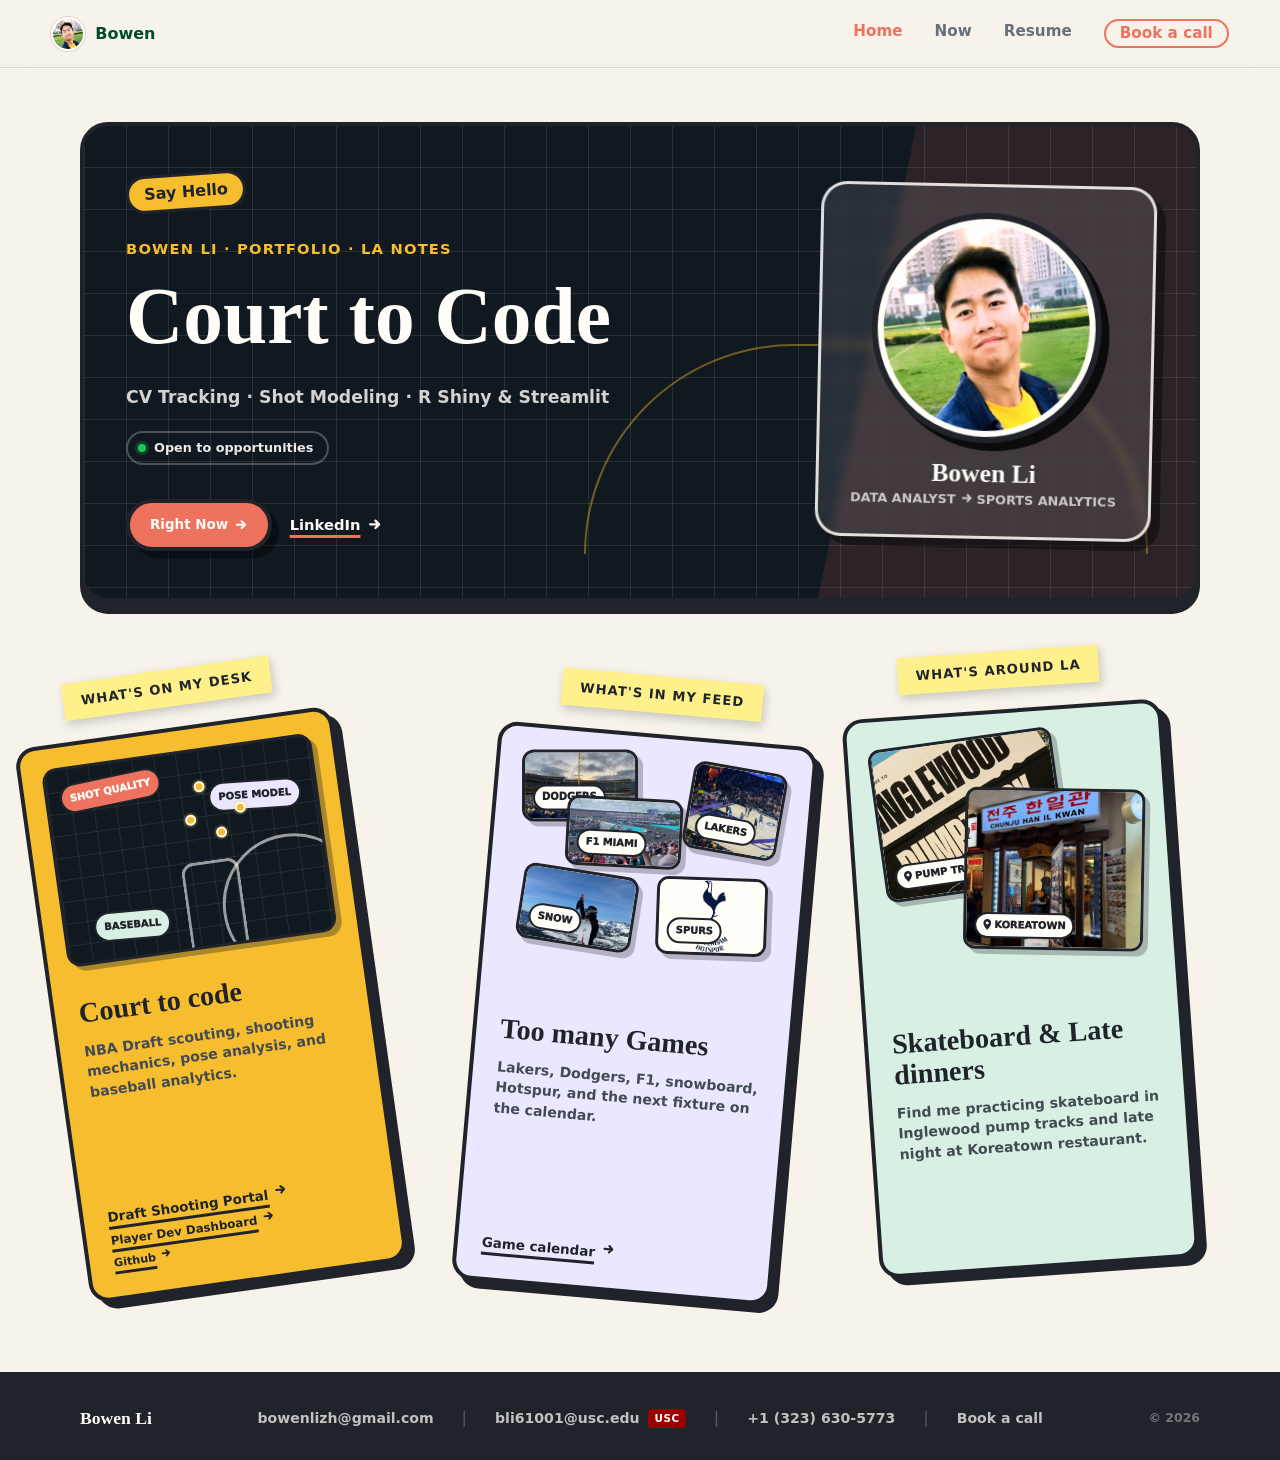
==== commit 69d6eb8a: "calendar link" ====
--- a/index.html
+++ b/index.html
@@ -21,6 +21,7 @@
         <a href="now.html">Now</a>
         <!-- <a href="interests.html">Interest</a> -->
         <a href="assets/BowenLi.pdf">Resume</a>
+        <a href="https://calendly.com/bowenlizh" target="_blank" rel="noopener noreferrer" class="nav-book">Book a call</a>
       </nav>
     </header>
 
@@ -141,6 +142,8 @@
           <a href="mailto:bli61001@usc.edu" class="footer-usc">bli61001@usc.edu <span class="footer-usc-badge">USC</span></a>
           <span class="footer-sep">|</span>
           <a href="tel:+13236305773">+1 (323) 630-5773</a>
+          <span class="footer-sep">|</span>
+          <a href="https://calendly.com/bowenlizh" target="_blank" rel="noopener noreferrer">Book a call</a>
         </div>
         <span class="footer-copy">© 2026</span>
       </div>
--- a/styles.css
+++ b/styles.css
@@ -107,6 +107,17 @@
 .nav a:focus-visible,
 .nav a.active {
   color: var(--coral);
+}
+
+.nav-book {
+  display: inline-flex;
+  align-items: center;
+  padding: 5px 14px;
+  border: 2px solid var(--coral);
+  border-radius: 999px;
+  color: var(--coral) !important;
+  white-space: nowrap;
+  line-height: 1;
 }
 
 .page {
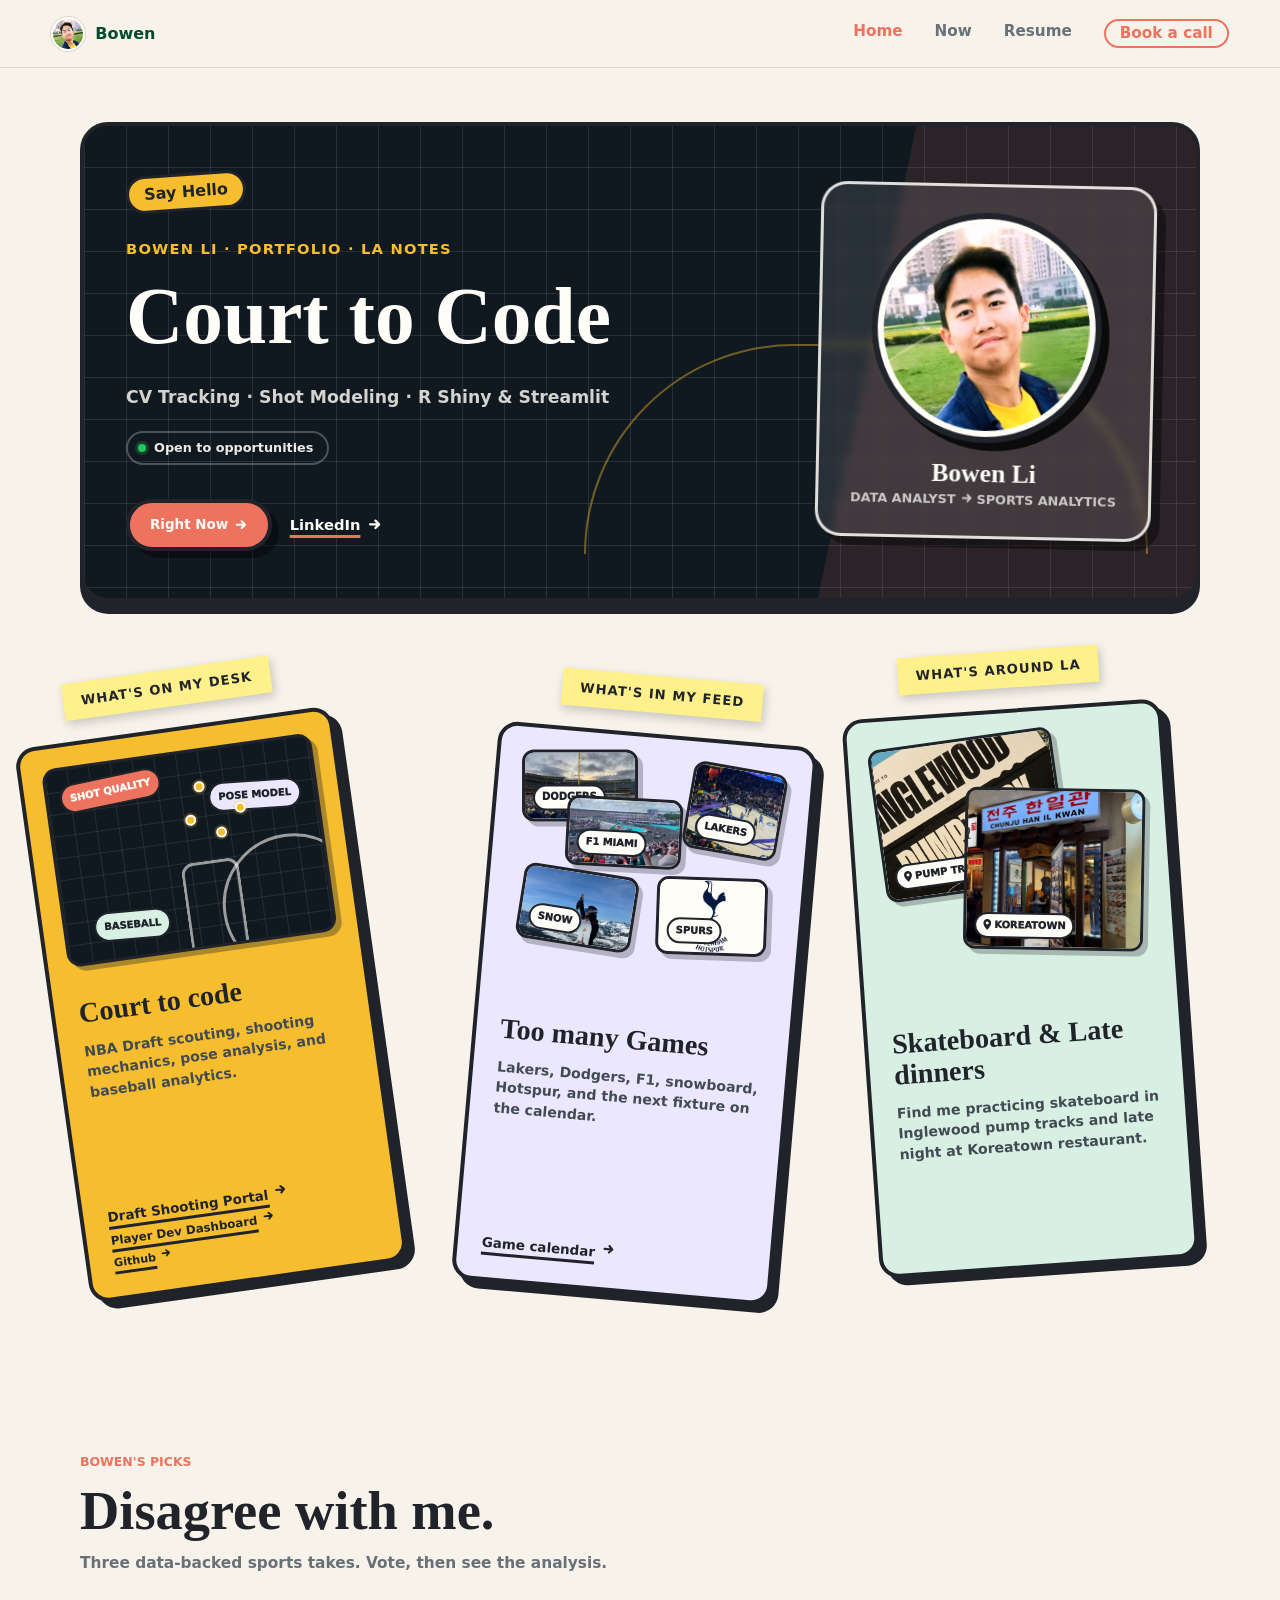
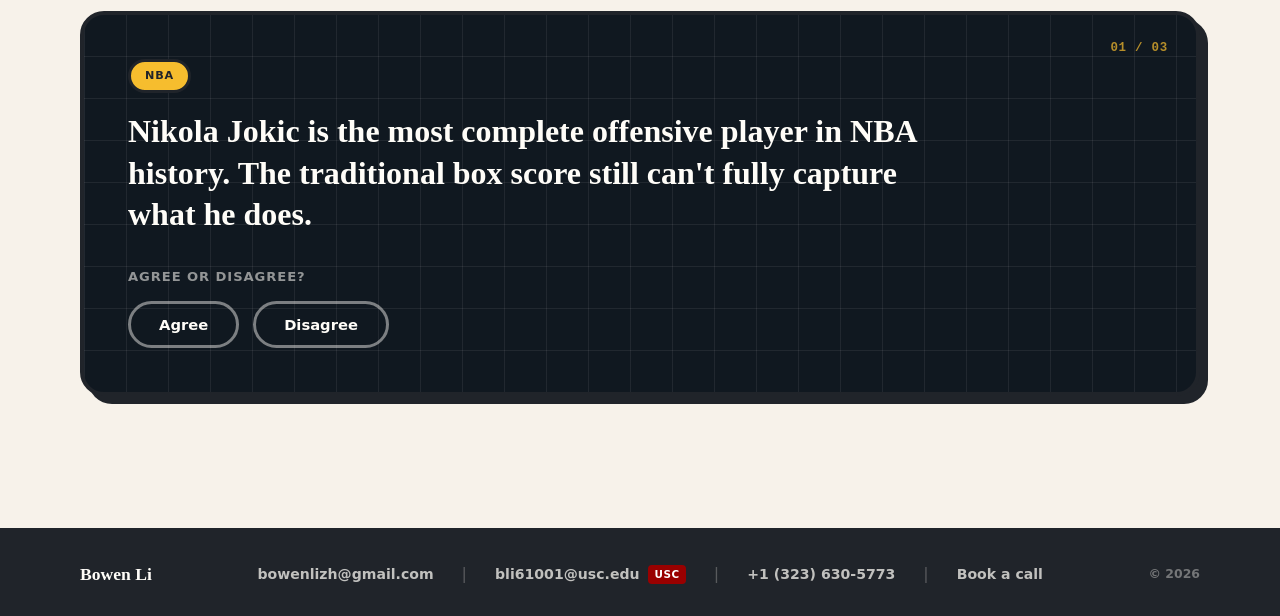
==== commit 118af6cf: "Bowen Pick Card" ====
--- a/index.html
+++ b/index.html
@@ -131,6 +131,15 @@
         </article>
       </section>
 
+      <section class="picks-section" aria-labelledby="picks-title">
+        <div class="picks-intro">
+          <span class="card-kicker">Bowen's Picks</span>
+          <h2 id="picks-title">Disagree with me.</h2>
+          <p class="picks-intro-sub">Three data-backed sports takes. Vote, then see the analysis.</p>
+        </div>
+        <div class="picks-arena" data-picks-arena></div>
+      </section>
+
     </main>
 
     <footer class="site-footer">
--- a/styles.css
+++ b/styles.css
@@ -1241,6 +1241,7 @@
 .now-music {
   background: #6b4a38;
   color: var(--white);
+  overflow: hidden;
 }
 
 .now-music .card-kicker {
@@ -1266,16 +1267,42 @@
 
 .music-badge {
   display: inline-flex;
-  gap: 6px;
-  min-height: 32px;
+  gap: 7px;
+  min-height: 30px;
   align-items: center;
-  padding: 5px 12px;
-  border: 3px solid rgba(255, 253, 248, 0.25);
+  padding: 5px 14px;
+  border: none;
   border-radius: 999px;
-  color: var(--gold);
-  font-size: 0.76rem;
-  font-weight: 900;
+  background: rgba(0, 0, 0, 0.32);
+  color: rgba(255, 253, 248, 0.82);
+  font-size: 0.7rem;
+  font-weight: 600;
   white-space: nowrap;
+  letter-spacing: 0.025em;
+}
+
+.music-live-dot {
+  position: relative;
+  width: 7px;
+  height: 7px;
+  border-radius: 50%;
+  background: #22c55e;
+  flex-shrink: 0;
+}
+
+.music-live-dot::after {
+  content: "";
+  position: absolute;
+  inset: -3px;
+  border-radius: 50%;
+  border: 1.5px solid #22c55e;
+  opacity: 0;
+  animation: live-ring-pulse 2.2s ease-out infinite;
+}
+
+@keyframes live-ring-pulse {
+  0%   { transform: scale(0.5); opacity: 0.9; }
+  100% { transform: scale(2.4); opacity: 0; }
 }
 
 .music-feature {
@@ -1366,46 +1393,66 @@
 }
 
 .music-play-label {
-  color: var(--gold);
-  font-size: 0.76rem;
-  font-weight: 900;
+  color: rgba(246, 189, 46, 0.65);
+  font-size: 0.6rem;
+  font-weight: 700;
   text-transform: uppercase;
+  letter-spacing: 0.1em;
 }
 
 .music-track-title {
   display: block;
   overflow-wrap: anywhere;
   color: var(--white);
-  font-family: Georgia, "Times New Roman", serif;
-  font-size: clamp(1.1rem, 2.2vw, 1.6rem);
-  font-style: italic;
-  line-height: 1.15;
+  font-family: system-ui, -apple-system, BlinkMacSystemFont, "Segoe UI", sans-serif;
+  font-size: clamp(1.05rem, 2.1vw, 1.5rem);
+  font-weight: 550;
+  letter-spacing: -0.015em;
+  line-height: 1.18;
 }
 
 .music-track-artist {
   display: block;
-  color: rgba(255, 253, 248, 0.6);
-  font-size: 0.88rem;
-  font-style: italic;
-  font-weight: 700;
+  color: rgba(255, 253, 248, 0.45);
+  font-size: 0.82rem;
+  font-weight: 450;
 }
 
 .music-track-list {
   display: grid;
+  grid-template-columns: repeat(2, minmax(0, 1fr));
+  gap: 4px;
   margin: 0;
   padding: 0;
   list-style: none;
-  border-top: 1.5px solid rgba(255, 253, 248, 0.1);
+  border-top: 1px solid rgba(255, 253, 248, 0.14);
+  padding-top: 12px;
 }
 
 .music-track-list li {
   display: grid;
-  grid-template-columns: 22px minmax(0, 1fr);
-  gap: 8px;
+  grid-template-columns: 18px 28px minmax(0, 1fr) 24px;
+  gap: 6px;
   align-items: center;
   padding: 5px 4px;
-  border-bottom: 1px solid rgba(255, 253, 248, 0.07);
+  border-radius: 6px;
   transition: background 0.15s;
+}
+
+.music-track-thumb {
+  width: 28px;
+  height: 28px;
+  border-radius: 3px;
+  object-fit: cover;
+  background: rgba(255, 253, 248, 0.08);
+  flex-shrink: 0;
+}
+
+.music-track-info {
+  display: flex;
+  flex-direction: column;
+  gap: 1px;
+  min-width: 0;
 }
 
 .music-track-list li a {
@@ -1416,7 +1463,6 @@
 
 .music-track-list li:hover {
   background: rgba(255, 253, 248, 0.05);
-  border-radius: 6px;
 }
 
 /* ── Play buttons ── */
@@ -1448,7 +1494,7 @@
   font-size: 0.75rem;
 }
 .music-track-list li {
-  grid-template-columns: 22px minmax(0, 1fr) 26px;
+  grid-template-columns: 22px 28px minmax(0, 1fr) 26px;
 }
 
 /* ── Mini player bar ── */
@@ -1502,11 +1548,44 @@
   transition: width 0.5s linear;
 }
 
-.music-source-line {
-  margin: 10px 0 0;
-  font-size: 0.68rem;
-  color: rgba(255, 253, 248, 0.3);
+.music-source-credit {
+  display: inline-flex;
+  align-items: center;
+  gap: 5px;
+  margin-top: 10px;
+  color: rgba(255, 253, 248, 0.28);
+  font-size: 0.62rem;
+  font-weight: 600;
   letter-spacing: 0.03em;
+  text-decoration: none;
+  transition: color 0.15s;
+}
+
+.music-source-credit svg {
+  width: 8px;
+  height: 8px;
+  flex-shrink: 0;
+}
+
+.music-source-credit:hover {
+  color: rgba(255, 253, 248, 0.62);
+}
+
+.music-card-progress {
+  position: absolute;
+  bottom: 0;
+  left: 0;
+  right: 0;
+  height: 3px;
+  background: rgba(255, 253, 248, 0.07);
+}
+
+.music-card-progress-fill {
+  height: 100%;
+  width: 0%;
+  background: var(--gold);
+  border-radius: 0 1px 1px 0;
+  transition: width 0.5s linear;
 }
 
 .music-track-num {
@@ -1521,19 +1600,20 @@
   overflow: hidden;
   text-overflow: ellipsis;
   white-space: nowrap;
-  color: rgba(255, 253, 248, 0.85);
-  font-size: 0.82rem;
-  font-style: italic;
+  color: rgba(255, 253, 248, 0.82);
+  font-size: 0.8rem;
+  font-weight: 500;
   line-height: 1.2;
 }
 
 .music-track-sub {
   display: block;
-  margin-top: 2px;
-  color: rgba(255, 253, 248, 0.45);
-  font-size: 0.76rem;
-  font-style: italic;
-  font-weight: 700;
+  overflow: hidden;
+  text-overflow: ellipsis;
+  white-space: nowrap;
+  color: rgba(255, 253, 248, 0.35);
+  font-size: 0.68rem;
+  font-weight: 450;
 }
 
 .now-travel {
@@ -2318,6 +2398,338 @@
 }
 
 /* ═══════════════════════════════════════════════════════
+   Bowen's Picks — interactive sports take section
+═══════════════════════════════════════════════════════ */
+
+.picks-section {
+  display: grid;
+  gap: clamp(22px, 3.5vw, 36px);
+  padding: clamp(48px, 7vw, 80px) 0 clamp(48px, 7vw, 72px);
+}
+
+.picks-intro {
+  display: grid;
+  gap: 10px;
+}
+
+.picks-intro h2 {
+  font-size: clamp(2rem, 4.5vw, 3.4rem);
+  line-height: 1.08;
+  margin: 0;
+}
+
+.picks-intro-sub {
+  margin: 0;
+  color: var(--muted);
+  font-size: clamp(0.88rem, 1.2vw, 1rem);
+  font-weight: 700;
+}
+
+.picks-arena {
+  position: relative;
+  min-height: 380px;
+  padding: clamp(24px, 4vw, 44px);
+  border: 4px solid var(--ink);
+  border-radius: 24px;
+  background:
+    linear-gradient(90deg, rgba(255, 253, 248, 0.07) 1px, transparent 1px),
+    linear-gradient(0deg, rgba(255, 253, 248, 0.07) 1px, transparent 1px),
+    #101820;
+  background-size: 42px 42px;
+  box-shadow: 8px 8px 0 var(--ink);
+  color: var(--white);
+}
+
+.picks-progress {
+  position: absolute;
+  top: clamp(16px, 2.5vw, 24px);
+  right: clamp(16px, 2.5vw, 28px);
+  font-family: ui-monospace, "SF Mono", monospace;
+  font-size: 0.78rem;
+  font-weight: 700;
+  color: rgba(246, 189, 46, 0.72);
+  letter-spacing: 0.06em;
+}
+
+.picks-sport-badge {
+  display: inline-flex;
+  width: fit-content;
+  margin-bottom: 18px;
+  padding: 5px 14px;
+  border: 3px solid var(--ink);
+  border-radius: 999px;
+  background: var(--gold);
+  color: var(--ink);
+  font-size: 0.7rem;
+  font-weight: 900;
+  text-transform: uppercase;
+  letter-spacing: 0.07em;
+}
+
+.picks-sport-badge[data-sport="pl"] {
+  background: var(--lavender);
+  color: var(--ink);
+}
+
+.picks-sport-badge[data-sport="f1"] {
+  background: var(--coral);
+  color: var(--white);
+}
+
+.picks-take {
+  margin: 0 0 clamp(20px, 3vw, 30px);
+  font-family: Georgia, "Times New Roman", serif;
+  font-size: clamp(1.3rem, 2.6vw, 2rem);
+  font-weight: 700;
+  line-height: 1.3;
+  color: var(--white);
+  max-width: 820px;
+}
+
+.picks-vote-prompt {
+  margin: 0 0 14px;
+  font-size: 0.82rem;
+  font-weight: 900;
+  text-transform: uppercase;
+  letter-spacing: 0.07em;
+  color: rgba(255, 253, 248, 0.55);
+}
+
+.picks-vote-row {
+  display: flex;
+  gap: 14px;
+  flex-wrap: wrap;
+}
+
+.picks-vote-btn {
+  padding: 12px 28px;
+  border: 3px solid rgba(255, 253, 248, 0.45);
+  border-radius: 999px;
+  background: transparent;
+  color: var(--white);
+  font-size: 0.92rem;
+  font-weight: 900;
+  font-family: inherit;
+  cursor: pointer;
+  transition: box-shadow 160ms ease, transform 160ms ease, background 160ms ease, border-color 160ms ease, color 160ms ease;
+}
+
+.picks-vote-btn:hover:not(:disabled) {
+  transform: translateY(-3px);
+  box-shadow: 0 6px 0 rgba(255, 253, 248, 0.18);
+  border-color: var(--white);
+}
+
+.picks-vote-btn.voted-agree {
+  background: var(--gold);
+  border-color: var(--gold);
+  color: var(--ink);
+  box-shadow: 4px 4px 0 rgba(0, 0, 0, 0.35);
+}
+
+.picks-vote-btn.voted-disagree {
+  background: var(--coral);
+  border-color: var(--coral);
+  color: var(--white);
+  box-shadow: 4px 4px 0 rgba(0, 0, 0, 0.35);
+}
+
+.picks-vote-btn.vote-other {
+  opacity: 0.35;
+}
+
+@keyframes picks-reveal-slide {
+  from { opacity: 0; transform: translateY(18px); }
+  to   { opacity: 1; transform: translateY(0); }
+}
+
+.picks-reveal {
+  margin-top: clamp(22px, 3.5vw, 34px);
+  padding-top: clamp(20px, 3vw, 28px);
+  border-top: 1.5px solid rgba(255, 253, 248, 0.15);
+  animation: picks-reveal-slide 300ms cubic-bezier(0.34, 1.1, 0.64, 1) both;
+}
+
+.picks-reason-label {
+  margin: 0 0 10px;
+  color: var(--gold);
+  font-size: 0.72rem;
+  font-weight: 900;
+  text-transform: uppercase;
+  letter-spacing: 0.08em;
+}
+
+.picks-reasoning {
+  margin: 0 0 clamp(20px, 3vw, 28px);
+  color: rgba(255, 253, 248, 0.88);
+  font-size: clamp(0.94rem, 1.35vw, 1.06rem);
+  font-weight: 650;
+  line-height: 1.65;
+  max-width: 760px;
+}
+
+.picks-stats-row {
+  display: flex;
+  gap: 12px;
+  flex-wrap: wrap;
+  margin-bottom: clamp(24px, 3.5vw, 34px);
+}
+
+.picks-stat-chip {
+  display: grid;
+  gap: 3px;
+  min-width: 110px;
+  padding: 14px 18px;
+  border: 3px solid rgba(255, 253, 248, 0.22);
+  border-radius: 16px;
+  background: rgba(255, 253, 248, 0.05);
+  flex-shrink: 0;
+}
+
+.stat-chip-value {
+  display: block;
+  font-family: Georgia, "Times New Roman", serif;
+  font-size: clamp(1.5rem, 2.8vw, 2.1rem);
+  font-weight: 700;
+  line-height: 1;
+  color: var(--gold);
+}
+
+.stat-chip-label {
+  display: block;
+  font-size: 0.72rem;
+  font-weight: 900;
+  text-transform: uppercase;
+  letter-spacing: 0.05em;
+  color: rgba(255, 253, 248, 0.82);
+  margin-top: 4px;
+}
+
+.stat-chip-context {
+  display: block;
+  font-size: 0.62rem;
+  font-weight: 700;
+  color: rgba(255, 253, 248, 0.42);
+  font-family: ui-monospace, "SF Mono", monospace;
+  letter-spacing: 0.03em;
+  margin-top: 2px;
+}
+
+.picks-nav-btn {
+  display: inline-flex;
+  align-items: center;
+  padding: 11px 24px;
+  border: 4px solid rgba(255, 253, 248, 0.72);
+  border-radius: 999px;
+  background: transparent;
+  color: var(--white);
+  font-size: 0.92rem;
+  font-weight: 900;
+  font-family: inherit;
+  cursor: pointer;
+  transition: background 160ms ease, border-color 160ms ease, color 160ms ease, box-shadow 160ms ease, transform 160ms ease;
+}
+
+.picks-nav-btn:hover {
+  background: var(--white);
+  border-color: var(--white);
+  color: var(--ink);
+  transform: translateY(-3px);
+  box-shadow: 0 6px 0 rgba(255, 253, 248, 0.18);
+}
+
+.picks-end {
+  display: grid;
+  gap: 18px;
+  place-items: center;
+  text-align: center;
+  padding: clamp(32px, 6vw, 56px) clamp(20px, 4vw, 40px);
+  animation: picks-reveal-slide 300ms cubic-bezier(0.34, 1.1, 0.64, 1) both;
+}
+
+.picks-end-heading {
+  margin: 0;
+  font-family: Georgia, "Times New Roman", serif;
+  font-size: clamp(1.8rem, 4vw, 2.8rem);
+  line-height: 1.1;
+  color: var(--white);
+}
+
+.picks-end-sub {
+  margin: 0;
+  max-width: 520px;
+  color: rgba(255, 253, 248, 0.72);
+  font-size: clamp(0.94rem, 1.4vw, 1.06rem);
+  font-weight: 650;
+  line-height: 1.6;
+}
+
+.picks-end-links {
+  display: flex;
+  gap: 16px;
+  flex-wrap: wrap;
+  justify-content: center;
+  margin-top: 6px;
+}
+
+.picks-cta-btn {
+  display: inline-flex;
+  align-items: center;
+  padding: 12px 24px;
+  border: 4px solid var(--ink);
+  border-radius: 999px;
+  background: var(--coral);
+  color: var(--white);
+  box-shadow: 7px 7px 0 rgba(0, 0, 0, 0.42);
+  font-size: clamp(0.84rem, 1vw, 0.94rem);
+  font-weight: 900;
+  text-decoration: none;
+  transition: box-shadow 160ms ease, transform 160ms ease;
+}
+
+.picks-cta-btn:hover {
+  transform: translateY(-3px);
+  box-shadow: 10px 10px 0 rgba(0, 0, 0, 0.42);
+}
+
+.picks-cta-secondary {
+  display: inline-flex;
+  align-items: center;
+  padding: 12px 24px;
+  border: 4px solid rgba(255, 253, 248, 0.55);
+  border-radius: 999px;
+  background: transparent;
+  color: var(--white);
+  font-size: clamp(0.84rem, 1vw, 0.94rem);
+  font-weight: 900;
+  text-decoration: none;
+  transition: border-color 160ms ease, background 160ms ease;
+}
+
+.picks-cta-secondary:hover {
+  border-color: var(--white);
+  background: rgba(255, 253, 248, 0.08);
+}
+
+.picks-replay {
+  padding: 8px 20px;
+  border: 2px solid rgba(255, 253, 248, 0.28);
+  border-radius: 999px;
+  background: transparent;
+  color: rgba(255, 253, 248, 0.55);
+  font-size: 0.8rem;
+  font-weight: 700;
+  font-family: inherit;
+  cursor: pointer;
+  transition: color 160ms ease, border-color 160ms ease;
+}
+
+.picks-replay:hover {
+  color: var(--white);
+  border-color: rgba(255, 253, 248, 0.55);
+}
+
+/* ═══════════════════════════════════════════════════════
    Tablet  ≤ 820px  (iPad portrait, large phones landscape)
 ═══════════════════════════════════════════════════════ */
 @media (max-width: 820px) {
@@ -2417,6 +2829,17 @@
   .interest-grid { grid-template-columns: 1fr; }
   .section-card  { min-height: 210px; }
 
+  /* ── Picks: tablet ── */
+  .picks-arena {
+    min-height: 320px;
+    padding: 24px 20px;
+  }
+
+  .picks-stat-chip {
+    min-width: 90px;
+    padding: 12px 14px;
+  }
+
   /* ── Now page: 2-column bento ── */
   .now-grid {
     grid-template-columns: repeat(2, minmax(0, 1fr));
@@ -2540,4 +2963,43 @@
   .card-now,
   .card-interest-link,
   .card-resume { grid-column: auto; }
-}
+
+  /* ── Picks: mobile ── */
+  .picks-section {
+    padding-top: 40px;
+    padding-bottom: 40px;
+  }
+
+  .picks-arena {
+    padding: 20px 16px;
+    border-width: 3px;
+    box-shadow: 5px 5px 0 var(--ink);
+    background-size: 28px 28px;
+  }
+
+  .picks-take {
+    font-size: clamp(1.1rem, 5vw, 1.35rem);
+  }
+
+  .picks-vote-btn {
+    padding: 10px 20px;
+    font-size: 0.84rem;
+  }
+
+  .picks-stat-chip {
+    min-width: calc(50% - 6px);
+    flex: 1 1 calc(50% - 6px);
+  }
+
+  .picks-cta-btn,
+  .picks-cta-secondary {
+    width: 100%;
+    justify-content: center;
+  }
+
+  .picks-end-links {
+    flex-direction: column;
+    align-items: center;
+    gap: 12px;
+  }
+}
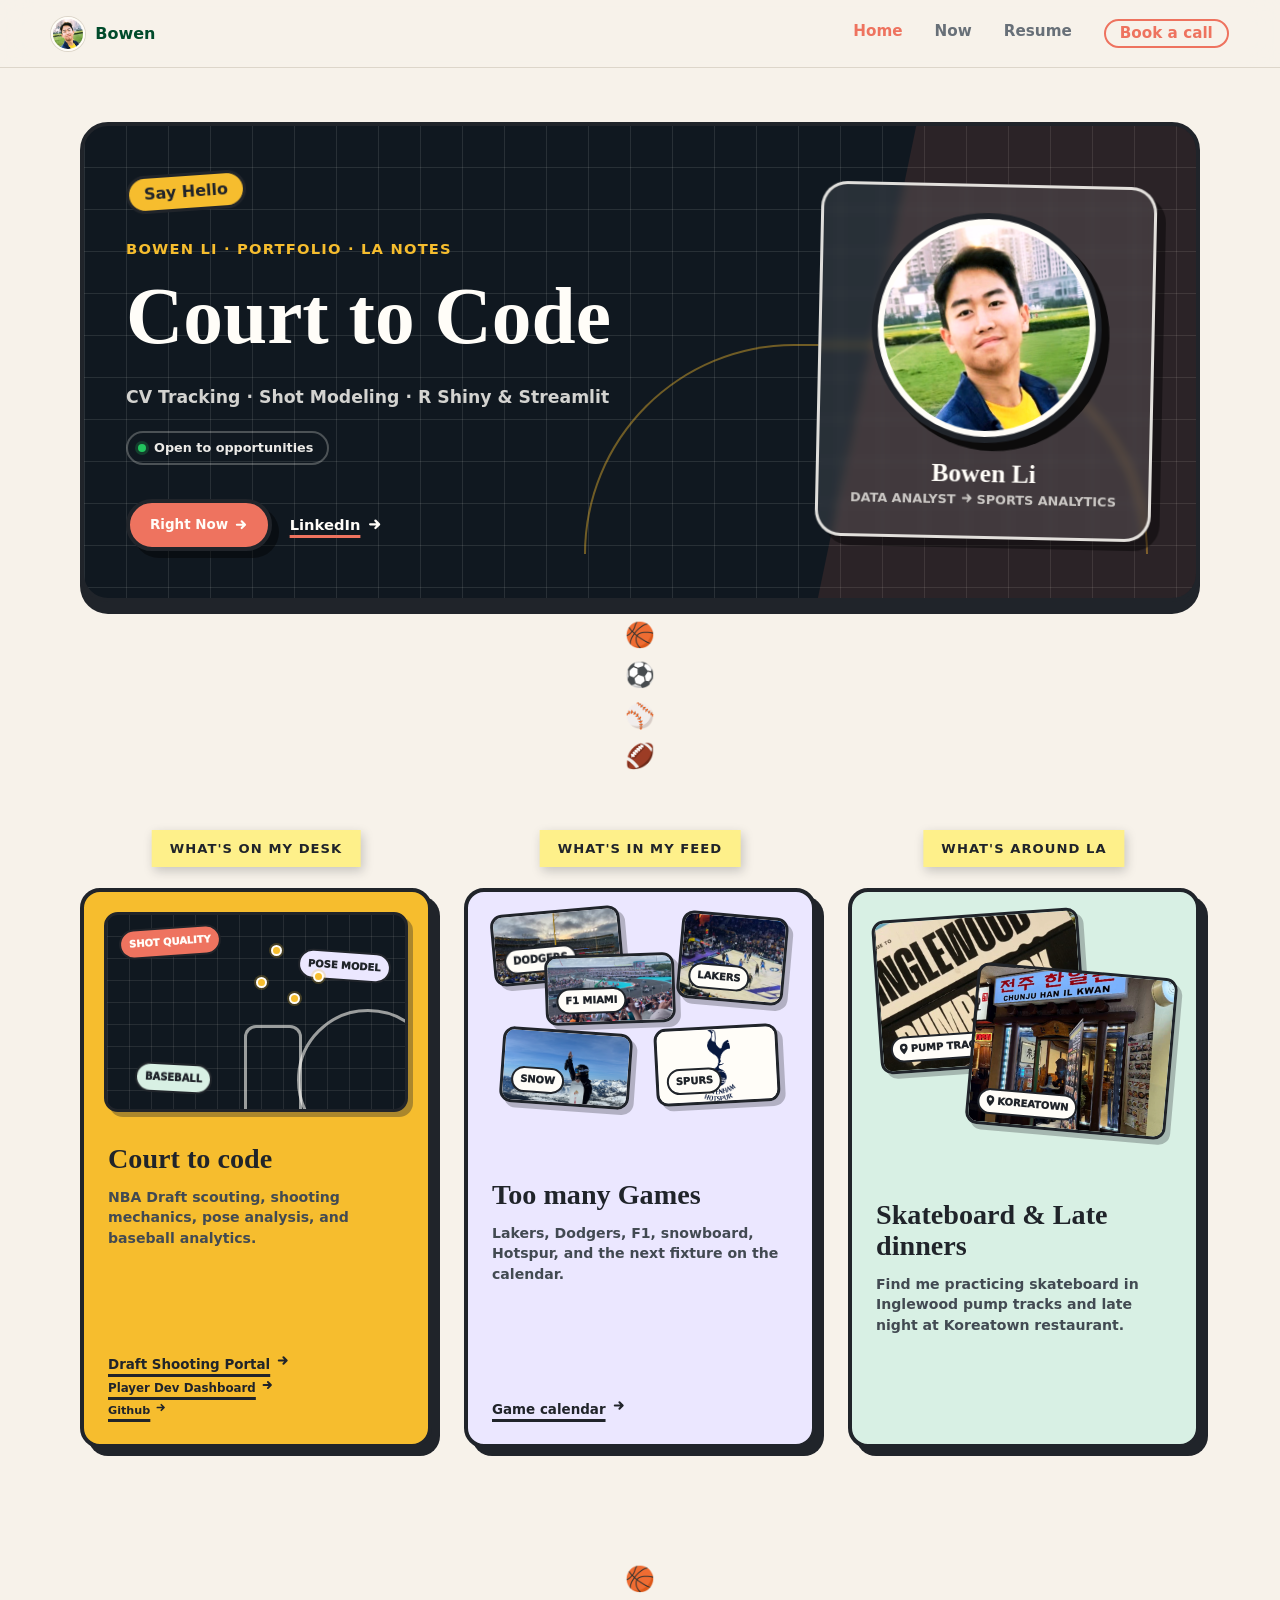
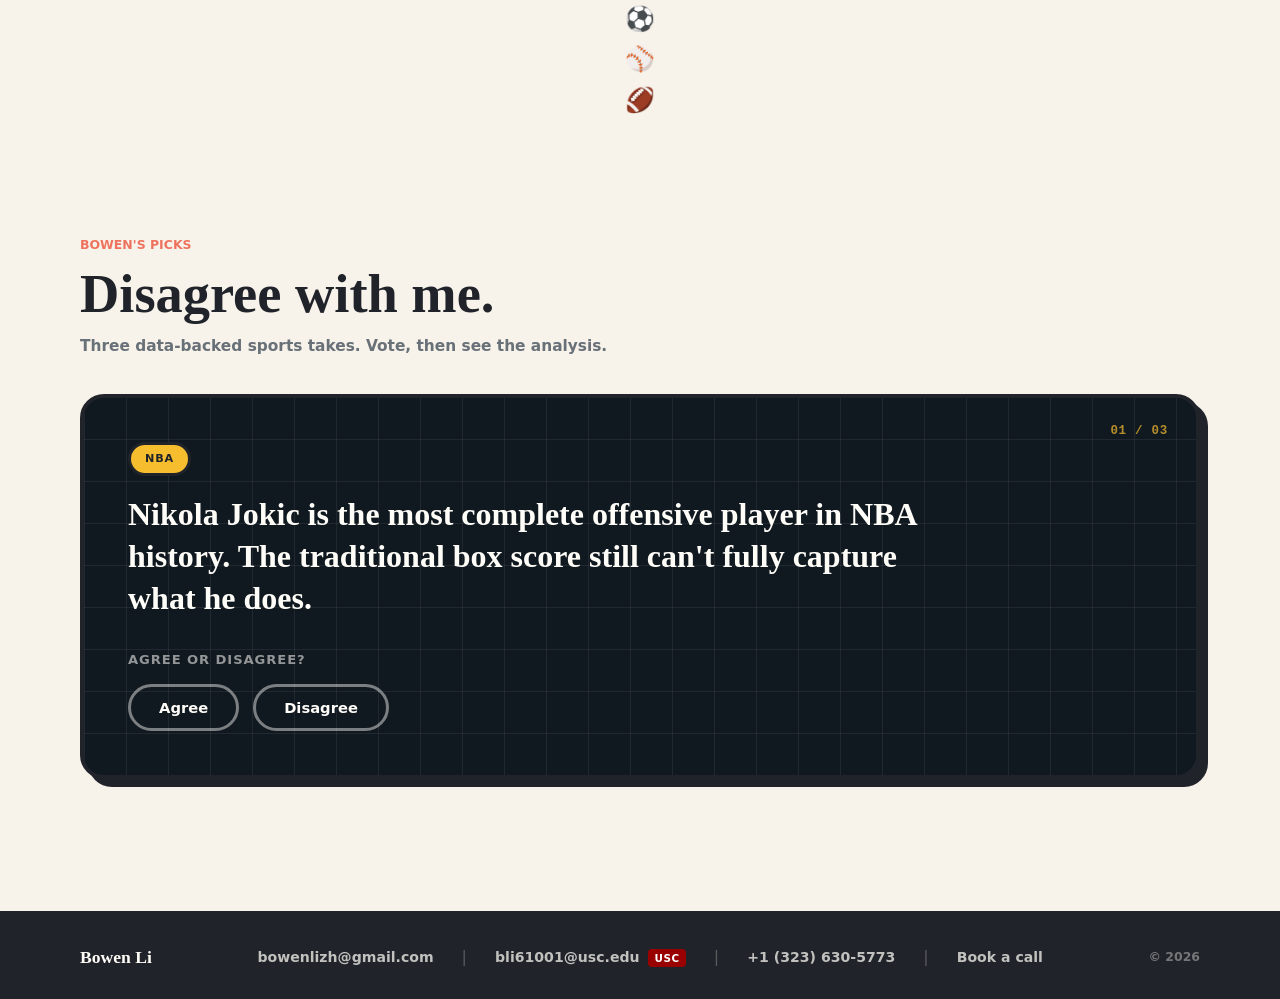
==== commit f8eefbdf: "home page connect" ====
--- a/index.html
+++ b/index.html
@@ -26,8 +26,10 @@
     </header>
 
     <main class="page">
+      <div class="hero-scene">
       <section id="home" class="home field-home" aria-labelledby="name">
         <div class="field-hero">
+          <div class="hero-dim" aria-hidden="true"></div>
           <div class="field-copy">
             <a class="hello-badge" href="mailto:bowenlizh@gmail.com">Say Hello</a>
             <p class="field-label">BOWEN LI · PORTFOLIO · LA Notes</p>
@@ -53,6 +55,9 @@
               <small>Data Analyst<svg class="arrow-svg arrow-svg-inline" viewBox="0 0 14 14" aria-hidden="true"><path d="M3 7h8M8 3.5L11.5 7 8 10.5"/></svg>Sports Analytics</small>
             </div>
           </aside>
+        </div>
+        <div class="scroll-cue" aria-hidden="true">
+          <span>🏀</span><span>⚽️</span><span>⚾️</span><span>🏈</span>
         </div>
       </section>
 
@@ -130,6 +135,11 @@
           </div>
         </article>
       </section>
+      </div><!-- end .hero-scene -->
+
+      <div class="section-cue" aria-hidden="true">
+        <span>🏀</span><span>⚽️</span><span>⚾️</span><span>🏈</span>
+      </div>
 
       <section class="picks-section" aria-labelledby="picks-title">
         <div class="picks-intro">
--- a/styles.css
+++ b/styles.css
@@ -129,7 +129,14 @@
   padding: clamp(30px, 5vw, 54px) 0 clamp(30px, 5vw, 46px);
 }
 
+.hero-scene {
+  position: relative;
+}
+
 .field-home {
+  position: sticky;
+  top: 0;
+  z-index: 0;
   padding-bottom: clamp(18px, 4vw, 30px);
 }
 
@@ -409,19 +416,19 @@
 }
 
 .notes-grid {
+  display: grid;
+  grid-template-columns: repeat(3, 1fr);
+  gap: clamp(20px, 3vw, 32px);
+  z-index: 1;
+  padding: 72px 0 80px;
+  background: var(--paper);
+}
+
+.note-card {
   position: relative;
-  height: 660px;
-  margin: 0 0 80px;
-}
-
-.note-card {
-  position: absolute;
-  bottom: 0;
-  left: 50%;
-  translate: -50% 0;
   display: flex;
   flex-direction: column;
-  width: 320px;
+  width: 100%;
   height: 560px;
   min-height: 0;
   padding: clamp(18px, 2.4vw, 24px);
@@ -429,15 +436,12 @@
   border-radius: 20px;
   background: var(--white);
   box-shadow: 8px 8px 0 var(--ink);
-  --card-rot: 0deg;
-  transform: rotate(var(--card-rot));
-  transform-origin: bottom center;
   transition: box-shadow 180ms ease, transform 180ms ease;
 }
 
 .note-card:hover {
-  box-shadow: 16px 16px 0 var(--ink);
-  transform: rotate(var(--card-rot)) translateY(-20px);
+  box-shadow: 14px 14px 0 var(--ink);
+  transform: translateY(-8px);
   z-index: 10;
 }
 
@@ -445,11 +449,11 @@
 @keyframes card-pop-in {
   from {
     opacity: 0;
-    transform: rotate(var(--card-rot)) translateY(80px) scale(0.88);
+    transform: translateY(60px) scale(0.92);
   }
   to {
     opacity: 1;
-    transform: rotate(var(--card-rot));
+    transform: none;
   }
 }
 
@@ -546,29 +550,9 @@
   font-size: 0.70rem;
 }
 
-.note-lab {
-  background: var(--gold);
-  left: calc(50% - 390px);
-  bottom: 10px;
-  --card-rot: -8deg;
-  z-index: 1;
-}
-
-.note-feed {
-  background: var(--lavender);
-  left: calc(50% - 30px);
-  bottom: 0;
-  --card-rot: 5deg;
-  z-index: 3;
-}
-
-.note-la {
-  background: #d8f0e4;
-  left: calc(50% + 400px);
-  bottom: 24px;
-  --card-rot: -4deg;
-  z-index: 2;
-}
+.note-lab  { background: var(--gold); }
+.note-feed { background: var(--lavender); }
+.note-la   { background: #d8f0e4; }
 
 .lab-board {
   position: relative;
@@ -1686,6 +1670,48 @@
   transform: rotate(-2deg);
 }
 
+/* travel highlights */
+.travel-highlights {
+  margin: 12px 0 0;
+}
+.travel-highlights-label {
+  font-size: 0.62rem;
+  font-weight: 800;
+  text-transform: uppercase;
+  letter-spacing: 0.1em;
+  color: rgba(32, 36, 42, 0.4);
+}
+.travel-highlight-list {
+  list-style: none;
+  margin: 8px 0 0;
+  padding: 0;
+  display: flex;
+  flex-direction: column;
+  gap: 7px;
+}
+.travel-highlight-item {
+  display: flex;
+  flex-direction: column;
+  gap: 3px;
+  padding: 8px 12px;
+  background: rgba(32, 36, 42, 0.06);
+  border-radius: 8px;
+  border-left: 3px solid var(--ink);
+}
+.travel-highlight-loc {
+  font-size: 0.62rem;
+  font-weight: 800;
+  text-transform: uppercase;
+  letter-spacing: 0.07em;
+  color: rgba(32, 36, 42, 0.45);
+}
+.travel-highlight-moment {
+  font-size: 0.82rem;
+  font-weight: 600;
+  color: var(--ink);
+  line-height: 1.35;
+}
+
 /* ── Travel Leaflet map ── */
 .travel-map-el {
   width: 100%;
@@ -2123,6 +2149,56 @@
   font-size: 0.9rem;
 }
 
+.book-progress-row {
+  display: flex;
+  align-items: center;
+  gap: 10px;
+  margin: 6px 0 2px;
+}
+.book-progress-bar {
+  flex: 1;
+  height: 5px;
+  background: rgba(42, 18, 8, 0.15);
+  border-radius: 999px;
+  overflow: hidden;
+}
+.book-progress-fill {
+  height: 100%;
+  background: #2a1208;
+  border-radius: 999px;
+  opacity: 0.55;
+}
+.book-progress-label {
+  font-family: 'Courier New', Courier, monospace;
+  font-size: 0.6rem;
+  font-weight: 700;
+  color: rgba(42, 18, 8, 0.5);
+  white-space: nowrap;
+}
+.book-genres {
+  display: flex;
+  gap: 5px;
+  flex-wrap: wrap;
+  margin: 8px 0 4px;
+}
+.book-genre-tag {
+  padding: 2px 9px;
+  border-radius: 999px;
+  border: 1.5px solid rgba(42, 18, 8, 0.28);
+  font-size: 0.62rem;
+  font-weight: 700;
+  text-transform: uppercase;
+  letter-spacing: 0.07em;
+  color: rgba(42, 18, 8, 0.65);
+}
+.book-impression {
+  margin: 6px 0 0 !important;
+  font-size: 0.82rem !important;
+  font-style: italic;
+  color: rgba(42, 18, 8, 0.7) !important;
+  line-height: 1.4;
+}
+
 /* watching */
 .now-watching {
   grid-column: span 3;
@@ -2134,40 +2210,107 @@
   color: #e50914;
 }
 
-.watch-poster-grid {
+.watch-reviews {
   display: grid;
-  grid-template-columns: repeat(4, 1fr);
+  grid-template-columns: 1fr 1fr;
+  gap: 24px;
+  margin-top: 18px;
+}
+.watch-review {
+  display: flex;
   gap: 14px;
-  margin-top: 18px;
-}
-
-.watch-poster {
-  display: flex;
-  flex-direction: column;
-  gap: 8px;
-}
-
-.watch-poster img {
+}
+.watch-review-poster {
+  width: 100px;
+  flex-shrink: 0;
+  aspect-ratio: 2 / 3;
+  border-radius: 6px;
+  overflow: hidden;
+  border: 2px solid rgba(255, 253, 248, 0.15);
+}
+.watch-review-poster img {
   display: block;
   width: 100%;
+  height: 100%;
+  object-fit: cover;
+}
+.watch-review-poster--text {
+  background: rgba(0, 0, 0, 0.35);
+  display: flex;
+  align-items: center;
+  justify-content: center;
+}
+.watch-review-poster--text span {
+  font-family: Georgia, 'Times New Roman', serif;
+  font-size: 1rem;
+  font-weight: 900;
+  color: rgba(255, 253, 248, 0.55);
+  letter-spacing: 0.04em;
+}
+.watch-review-copy {
+  display: flex;
+  flex-direction: column;
+  gap: 6px;
+}
+.watch-review-title {
+  font-size: 0.82rem;
+  font-weight: 800;
+  color: var(--white);
+  line-height: 1.25;
+}
+.watch-review-take {
+  margin: 0 !important;
+  font-size: 0.76rem !important;
+  color: rgba(255, 253, 248, 0.58) !important;
+  line-height: 1.55;
+}
+.watch-next {
+  display: flex;
+  align-items: center;
+  gap: 16px;
+  margin-top: 20px;
+  padding-top: 16px;
+  border-top: 1px solid rgba(255, 253, 248, 0.12);
+}
+.watch-next-label {
+  font-size: 0.6rem;
+  font-weight: 800;
+  text-transform: uppercase;
+  letter-spacing: 0.1em;
+  color: rgba(255, 253, 248, 0.35);
+  flex-shrink: 0;
+}
+.watch-next-item {
+  display: flex;
+  align-items: center;
+  gap: 12px;
+}
+.watch-next-item img {
+  width: 32px;
   aspect-ratio: 2 / 3;
   object-fit: cover;
-  border-radius: 8px;
-  border: 2px solid rgba(255, 253, 248, 0.12);
-  transition: border-color 0.15s, transform 0.15s;
-}
-
-.watch-poster:hover img {
-  border-color: #e50914;
-  transform: translateY(-3px);
-}
-
-.watch-poster-title {
-  color: rgba(255, 253, 248, 0.7);
-  font-size: 0.7rem;
+  border-radius: 4px;
+  border: 1.5px solid rgba(255, 253, 248, 0.15);
+}
+.watch-next-copy {
+  display: flex;
+  align-items: center;
+  gap: 8px;
+}
+.watch-next-title {
+  font-size: 0.82rem;
   font-weight: 700;
-  text-align: center;
-  line-height: 1.3;
+  color: var(--white);
+}
+.watch-next-badge {
+  padding: 2px 8px;
+  border-radius: 999px;
+  background: rgba(255, 253, 248, 0.1);
+  font-size: 0.6rem;
+  font-weight: 700;
+  text-transform: uppercase;
+  letter-spacing: 0.07em;
+  color: rgba(255, 253, 248, 0.45);
 }
 
 /* ── Guardian News card (full width) ─────────── */
@@ -2203,17 +2346,87 @@
   white-space: nowrap;
 }
 
-.reading-grid {
-  display: grid;
-  grid-template-columns: repeat(3, minmax(0, 1fr));
-  gap: 16px;
-}
-
-.reading-placeholder {
-  grid-column: span 3;
+.reading-split {
+  display: flex;
+  gap: 0;
+}
+.reading-col {
+  flex: 1;
+  display: flex;
+  flex-direction: column;
+  gap: 12px;
+  min-width: 0;
+}
+.reading-split-divider {
+  width: 1px;
+  background: rgba(32, 36, 42, 0.12);
+  margin: 0 28px;
+  flex-shrink: 0;
+}
+.reading-col-label {
+  font-size: 0.62rem;
+  font-weight: 800;
+  text-transform: uppercase;
+  letter-spacing: 0.1em;
   color: rgba(32, 36, 42, 0.38);
-  font-size: 0.88rem;
+}
+.reading-item-list {
+  list-style: none;
+  margin: 0;
+  padding: 0;
+  display: flex;
+  flex-direction: column;
+}
+.reading-item {
+  display: flex;
+  align-items: baseline;
+  gap: 10px;
+  padding: 11px 0;
+  border-bottom: 1px solid rgba(32, 36, 42, 0.08);
+}
+.reading-item:first-child { border-top: 1px solid rgba(32, 36, 42, 0.08); }
+.reading-item-tag {
+  flex-shrink: 0;
+  padding: 2px 7px;
+  border: 1.5px solid rgba(32, 36, 42, 0.22);
+  border-radius: 4px;
+  font-size: 0.58rem;
+  font-weight: 900;
+  text-transform: uppercase;
+  letter-spacing: 0.05em;
+  color: rgba(32, 36, 42, 0.5);
+}
+.reading-item-title {
+  font-size: 0.85rem;
   font-weight: 700;
+  color: var(--ink);
+  line-height: 1.35;
+  text-decoration: none;
+}
+.reading-item-title:hover {
+  text-decoration: underline;
+  text-decoration-color: var(--coral);
+}
+.reading-podcast-item {
+  display: flex;
+  flex-direction: column;
+  gap: 3px;
+  padding: 11px 0;
+  border-bottom: 1px solid rgba(32, 36, 42, 0.08);
+}
+.reading-podcast-item:first-child { border-top: 1px solid rgba(32, 36, 42, 0.08); }
+.reading-podcast-show {
+  font-size: 0.62rem;
+  font-weight: 900;
+  text-transform: uppercase;
+  letter-spacing: 0.07em;
+  color: rgba(32, 36, 42, 0.42);
+}
+.reading-podcast-ep {
+  font-size: 0.85rem;
+  font-weight: 700;
+  color: var(--ink);
+  line-height: 1.35;
 }
 
 .reading-article {
@@ -2325,6 +2538,104 @@
   text-transform: uppercase;
   letter-spacing: 0.05em;
   text-decoration: none;
+}
+
+/* game card additions */
+.game-status-tag {
+  display: inline-flex;
+  align-items: center;
+  gap: 5px;
+  width: fit-content;
+  padding: 3px 10px;
+  border-radius: 999px;
+  background: rgba(177, 74, 44, 0.12);
+  font-size: 0.68rem;
+  font-weight: 700;
+  text-transform: uppercase;
+  letter-spacing: 0.08em;
+  color: #b14a2c;
+}
+.game-status-dot {
+  width: 6px;
+  height: 6px;
+  border-radius: 50%;
+  background: #b14a2c;
+  flex-shrink: 0;
+}
+.game-stats-row {
+  display: flex;
+  border: 2.5px solid var(--ink);
+  border-radius: 8px;
+  overflow: hidden;
+}
+.game-stat {
+  flex: 1;
+  display: flex;
+  flex-direction: column;
+  align-items: center;
+  padding: 8px 4px;
+  gap: 2px;
+  border-right: 2.5px solid var(--ink);
+}
+.game-stat:last-child { border-right: none; }
+.game-stat-value {
+  font-family: Georgia, 'Times New Roman', serif;
+  font-size: 1.05rem;
+  font-weight: 700;
+  color: var(--ink);
+  line-height: 1;
+}
+.game-stat-label {
+  font-size: 0.58rem;
+  font-weight: 700;
+  text-transform: uppercase;
+  letter-spacing: 0.06em;
+  color: #b14a2c;
+}
+.game-team-row {
+  display: flex;
+  gap: 5px;
+  flex-wrap: wrap;
+}
+.game-team-slot {
+  width: 38px;
+  height: 38px;
+  border-radius: 50%;
+  border: 2px dashed rgba(0, 0, 0, 0.22);
+  background: rgba(0, 0, 0, 0.05);
+  display: flex;
+  align-items: center;
+  justify-content: center;
+  overflow: hidden;
+}
+.game-team-slot img {
+  width: 140%;
+  height: 140%;
+  object-fit: contain;
+  /* transform: translate(-17%, -17%); */
+}
+.game-code-row {
+  display: flex;
+  align-items: center;
+  gap: 8px;
+  padding: 6px 10px;
+  background: rgba(0, 0, 0, 0.07);
+  border-radius: 7px;
+}
+.game-code-label {
+  font-size: 0.6rem;
+  font-weight: 700;
+  text-transform: uppercase;
+  letter-spacing: 0.08em;
+  color: #b14a2c;
+  flex-shrink: 0;
+}
+.game-code-value {
+  font-family: 'Courier New', Courier, monospace;
+  font-size: 0.82rem;
+  font-weight: 700;
+  color: var(--ink);
+  letter-spacing: 0.05em;
 }
 
 /* ── Footer ──────────────────────────────────────────── */
@@ -2729,6 +3040,46 @@
   border-color: rgba(255, 253, 248, 0.55);
 }
 
+/* hero dim overlay */
+.hero-dim {
+  position: absolute;
+  inset: 0;
+  background: rgba(0, 0, 0, 0.88);
+  opacity: 0;
+  pointer-events: none;
+  z-index: 4;
+  border-radius: inherit;
+}
+
+/* scroll cue + section cue — sports emoji bounce */
+.scroll-cue,
+.section-cue {
+  display: flex;
+  flex-direction: column;
+  align-items: center;
+  gap: 2px;
+  transition: opacity 0.35s ease;
+}
+.scroll-cue { padding: 14px 0 10px; }
+.section-cue { padding: 32px 0 36px; }
+.scroll-cue.is-hidden { opacity: 0; pointer-events: none; }
+.scroll-cue span,
+.section-cue span {
+  font-size: 24px;
+  display: inline-block;
+  animation: ball-bounce 1.4s ease-in-out infinite;
+}
+.scroll-cue span:nth-child(2),
+.section-cue span:nth-child(2) { animation-delay: 0.18s; }
+.scroll-cue span:nth-child(3),
+.section-cue span:nth-child(3) { animation-delay: 0.36s; }
+.scroll-cue span:nth-child(4),
+.section-cue span:nth-child(4) { animation-delay: 0.54s; }
+@keyframes ball-bounce {
+  0%, 100% { transform: translateY(0); }
+  50%       { transform: translateY(7px); }
+}
+
 /* ═══════════════════════════════════════════════════════
    Tablet  ≤ 820px  (iPad portrait, large phones landscape)
 ═══════════════════════════════════════════════════════ */
@@ -2784,25 +3135,17 @@
     white-space: normal;
   }
 
-  /* Notes: vertical stack on tablet too */
+  /* Notes: single column on tablet */
   .notes-grid {
-    display: flex;
-    flex-direction: column;
-    height: auto;
+    grid-template-columns: 1fr;
     gap: 40px;
+    padding-top: 40px;
     margin-bottom: 40px;
-    margin-top: 24px;
   }
 
   .note-card {
-    position: relative;
-    width: 100%;
     height: auto;
     min-height: 260px;
-    left: auto;
-    bottom: auto;
-    translate: none;
-    transform: none;
     box-shadow: 6px 6px 0 var(--ink);
   }
 
@@ -2870,16 +3213,14 @@
     height: 100px;
   }
 
-  /* Reading: 2 articles per row */
-  .reading-grid {
-    grid-template-columns: repeat(2, minmax(0, 1fr));
-  }
-
-  .reading-placeholder { grid-column: span 2; }
-
-  /* Watch posters: 2×2 */
-  .watch-poster-grid {
-    grid-template-columns: repeat(2, 1fr);
+  /* Reading: stack columns on tablet */
+  .reading-split { flex-direction: column; gap: 24px; }
+  .reading-split-divider { width: 100%; height: 1px; margin: 0; }
+
+  /* Watch reviews: stack on tablet */
+  .watch-reviews {
+    grid-template-columns: 1fr;
+    gap: 16px;
   }
 
   /* Book cover: shorter */
@@ -2927,19 +3268,9 @@
     align-items: flex-start;
   }
 
-  /* Reading: 1 article per row */
-  .reading-grid {
-    grid-template-columns: 1fr;
-  }
-
-  .reading-placeholder { grid-column: auto; }
-
-  .reading-article-img { height: 130px; }
-
-  /* Watching: 2×2 */
-  .watch-poster-grid {
-    grid-template-columns: repeat(2, 1fr);
-  }
+  /* Reading: already stacked from tablet override */
+
+  /* Watching: already stacked from tablet override */
 
   /* Travel photos board */
   .travel-board { height: 140px; }
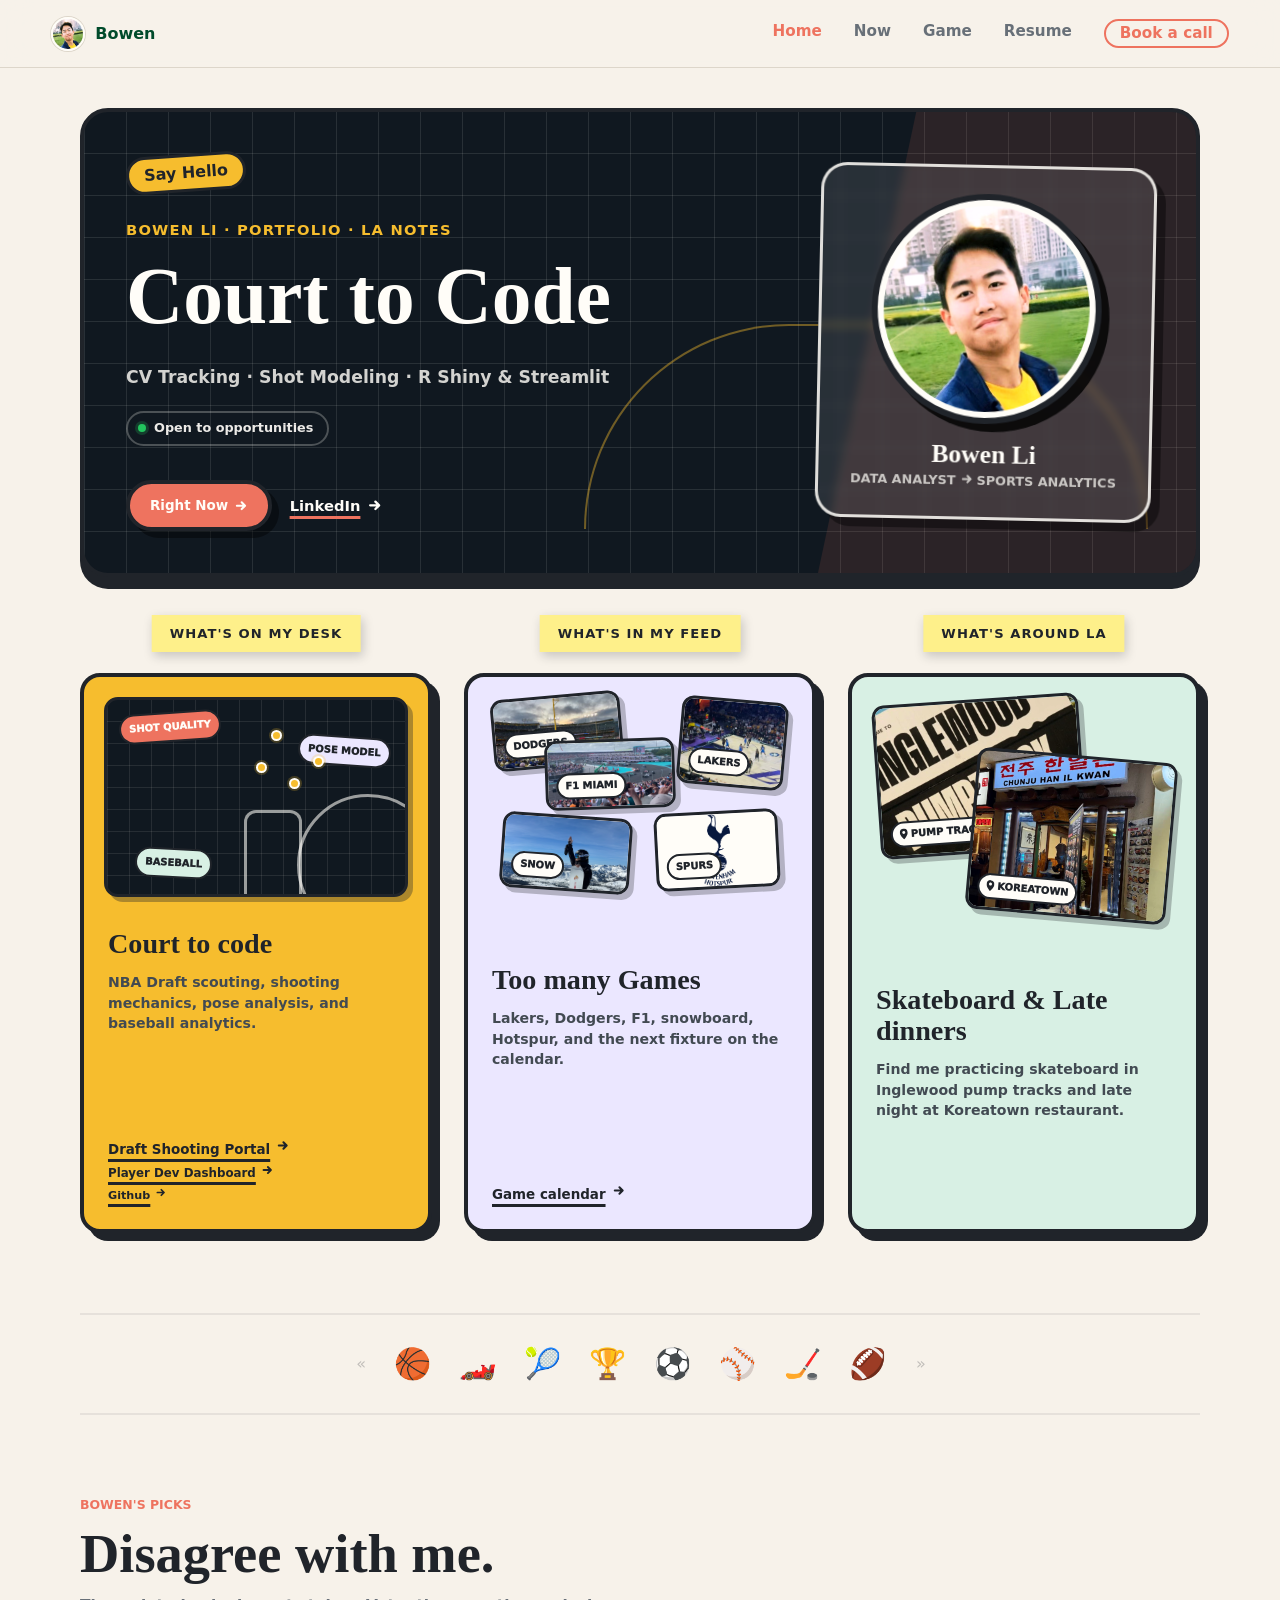
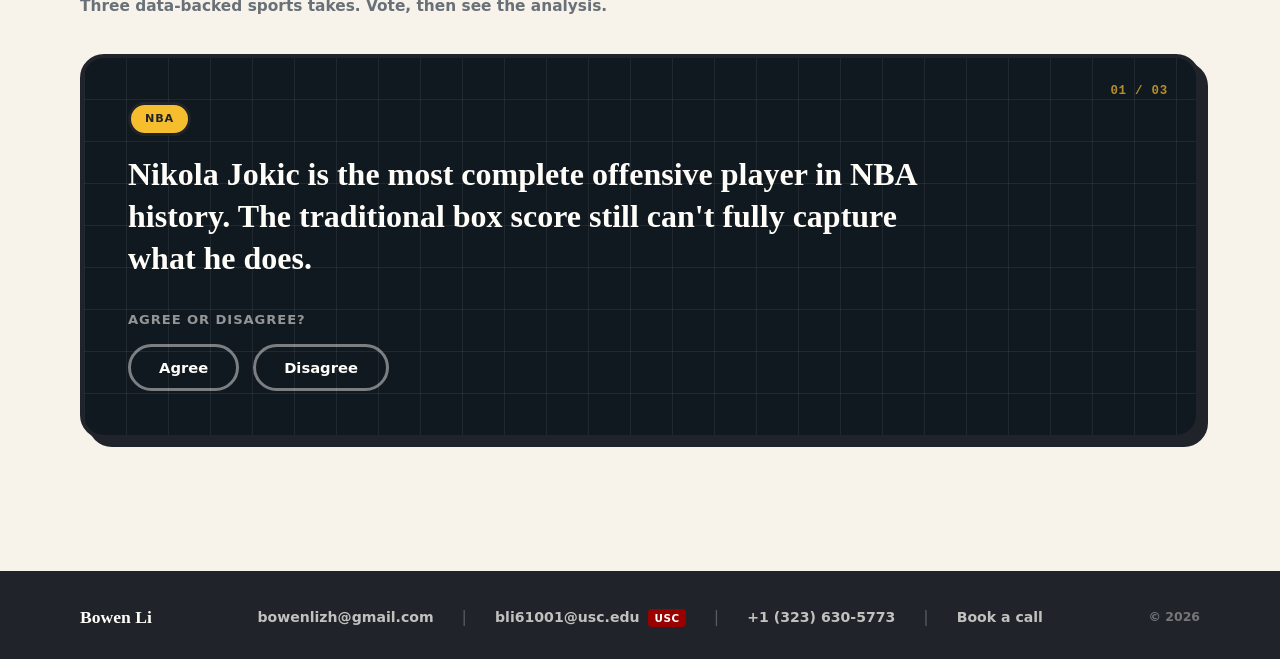
==== commit 1162d439: "Game Tab" ====
--- a/index.html
+++ b/index.html
@@ -19,6 +19,7 @@
       <nav class="nav" aria-label="Primary navigation">
         <a href="#home" class="active">Home</a>
         <a href="now.html">Now</a>
+        <a href="sports.html">Game</a>
         <!-- <a href="interests.html">Interest</a> -->
         <a href="assets/BowenLi.pdf">Resume</a>
         <a href="https://calendly.com/bowenlizh" target="_blank" rel="noopener noreferrer" class="nav-book">Book a call</a>
@@ -26,10 +27,8 @@
     </header>
 
     <main class="page">
-      <div class="hero-scene">
       <section id="home" class="home field-home" aria-labelledby="name">
         <div class="field-hero">
-          <div class="hero-dim" aria-hidden="true"></div>
           <div class="field-copy">
             <a class="hello-badge" href="mailto:bowenlizh@gmail.com">Say Hello</a>
             <p class="field-label">BOWEN LI · PORTFOLIO · LA Notes</p>
@@ -55,9 +54,6 @@
               <small>Data Analyst<svg class="arrow-svg arrow-svg-inline" viewBox="0 0 14 14" aria-hidden="true"><path d="M3 7h8M8 3.5L11.5 7 8 10.5"/></svg>Sports Analytics</small>
             </div>
           </aside>
-        </div>
-        <div class="scroll-cue" aria-hidden="true">
-          <span>🏀</span><span>⚽️</span><span>⚾️</span><span>🏈</span>
         </div>
       </section>
 
@@ -114,7 +110,7 @@
             <h2>Too many Games</h2>
             <p>Lakers, Dodgers, F1, snowboard, Hotspur, and the next fixture on the calendar.</p>
           </div>
-          <a class="note-link" href="https://fixtur.es/en/up-to-date" target="_blank" rel="noopener noreferrer" aria-label="Open game calendar">Game calendar</a>
+          <a class="note-link" href="sports.html" aria-label="Open game calendar">Game calendar</a>
         </article>
 
         <article class="note-card note-la">
@@ -135,11 +131,55 @@
           </div>
         </article>
       </section>
-      </div><!-- end .hero-scene -->
-
-      <div class="section-cue" aria-hidden="true">
-        <span>🏀</span><span>⚽️</span><span>⚾️</span><span>🏈</span>
-      </div>
+      <section class="sport-bar" aria-label="Sports schedule">
+        <div class="sport-bar-inner">
+          <span class="sport-bar-dec" aria-hidden="true">«</span>
+          <div class="sport-bar-icons">
+
+            <div class="sport-item" data-sport="basketball/nba">
+              <button class="sport-btn" aria-label="NBA schedule"><span class="sport-emoji">🏀</span></button>
+              <div class="sport-popup"><strong class="sport-popup-title">NBA Playoffs</strong><ul class="sport-popup-games" data-games><li class="sport-popup-loading">···</li></ul><span class="sport-popup-cta">Full schedule →</span></div>
+            </div>
+
+            <div class="sport-item" data-sport="racing/f1">
+              <button class="sport-btn" aria-label="F1 schedule"><span class="sport-emoji">🏎️</span></button>
+              <div class="sport-popup"><strong class="sport-popup-title">Formula 1</strong><ul class="sport-popup-games" data-games><li class="sport-popup-loading">···</li></ul><span class="sport-popup-cta">Full schedule →</span></div>
+            </div>
+
+            <div class="sport-item" data-sport="tennis">
+              <button class="sport-btn" aria-label="Tennis schedule"><span class="sport-emoji">🎾</span></button>
+              <div class="sport-popup"><strong class="sport-popup-title">Wang Xinyu · WTA</strong><ul class="sport-popup-games" data-games><li class="sport-popup-loading">···</li></ul><span class="sport-popup-cta">Full schedule →</span></div>
+            </div>
+
+            <div class="sport-item" data-sport="soccer/fifa.world">
+              <button class="sport-btn" aria-label="World Cup schedule"><span class="sport-emoji">🏆</span></button>
+              <div class="sport-popup"><strong class="sport-popup-title">World Cup 2026</strong><ul class="sport-popup-games" data-games><li class="sport-popup-loading">···</li></ul><span class="sport-popup-cta">Full schedule →</span></div>
+            </div>
+
+            <div class="sport-item" data-sport="soccer/eng.1">
+              <button class="sport-btn" aria-label="Premier League schedule"><span class="sport-emoji">⚽️</span></button>
+              <div class="sport-popup"><strong class="sport-popup-title">Premier League</strong><ul class="sport-popup-games" data-games><li class="sport-popup-loading">···</li></ul><span class="sport-popup-cta">Full schedule →</span></div>
+            </div>
+
+            <div class="sport-item" data-sport="baseball/mlb">
+              <button class="sport-btn" aria-label="MLB schedule"><span class="sport-emoji">⚾️</span></button>
+              <div class="sport-popup"><strong class="sport-popup-title">MLB · Dodgers</strong><ul class="sport-popup-games" data-games><li class="sport-popup-loading">···</li></ul><span class="sport-popup-cta">Full schedule →</span></div>
+            </div>
+
+            <div class="sport-item" data-sport="hockey/nhl">
+              <button class="sport-btn" aria-label="NHL schedule"><span class="sport-emoji">🏒</span></button>
+              <div class="sport-popup"><strong class="sport-popup-title">NHL · Kings</strong><ul class="sport-popup-games" data-games><li class="sport-popup-loading">···</li></ul><span class="sport-popup-cta">Full schedule →</span></div>
+            </div>
+
+            <div class="sport-item" data-sport="football/college-football">
+              <button class="sport-btn" aria-label="NCAA schedule"><span class="sport-emoji">🏈</span></button>
+              <div class="sport-popup"><strong class="sport-popup-title">NCAA Football</strong><ul class="sport-popup-games" data-games><li class="sport-popup-loading">···</li></ul><span class="sport-popup-cta">Full schedule →</span></div>
+            </div>
+
+          </div>
+          <span class="sport-bar-dec" aria-hidden="true">»</span>
+        </div>
+      </section>
 
       <section class="picks-section" aria-labelledby="picks-title">
         <div class="picks-intro">
--- a/styles.css
+++ b/styles.css
@@ -129,24 +129,23 @@
   padding: clamp(30px, 5vw, 54px) 0 clamp(30px, 5vw, 46px);
 }
 
-.hero-scene {
-  position: relative;
-}
-
 .field-home {
-  position: sticky;
-  top: 0;
-  z-index: 0;
-  padding-bottom: clamp(18px, 4vw, 30px);
+  display: flex;
+  flex-direction: column;
+  justify-content: space-between;
+  min-height: 56vh;
+  min-height: 56svh;
+  padding: clamp(24px, 4vw, 40px) 0 clamp(14px, 3vw, 24px);
 }
 
 .field-hero {
   position: relative;
+  flex: 1;
   display: grid;
   grid-template-columns: minmax(0, 1fr) minmax(300px, 0.52fr);
   gap: clamp(22px, 4vw, 46px);
-  align-items: stretch;
-  min-height: 480px;
+  align-items: center;
+  min-height: 340px;
   overflow: hidden;
   padding: clamp(24px, 4vw, 42px);
   border: 4px solid var(--ink);
@@ -419,9 +418,7 @@
   display: grid;
   grid-template-columns: repeat(3, 1fr);
   gap: clamp(20px, 3vw, 32px);
-  z-index: 1;
   padding: 72px 0 80px;
-  background: var(--paper);
 }
 
 .note-card {
@@ -3040,45 +3037,224 @@
   border-color: rgba(255, 253, 248, 0.55);
 }
 
-/* hero dim overlay */
-.hero-dim {
+/* sport bar */
+.sport-bar {
+  padding: 24px 0;
+  border-top: 2px solid rgba(32, 36, 42, 0.08);
+  border-bottom: 2px solid rgba(32, 36, 42, 0.08);
+}
+.sport-bar-inner {
+  display: flex;
+  align-items: center;
+  justify-content: center;
+  gap: 20px;
+}
+.sport-bar-dec {
+  font-size: 16px;
+  color: rgba(32, 36, 42, 0.25);
+  letter-spacing: -2px;
+  user-select: none;
+}
+.sport-bar-icons {
+  display: flex;
+  align-items: center;
+  gap: 8px;
+}
+.sport-item {
+  position: relative;
+}
+.sport-btn {
+  background: none;
+  border: none;
+  cursor: pointer;
+  padding: 10px;
+  line-height: 1;
+  display: flex;
+  align-items: center;
+  justify-content: center;
+  border-radius: 12px;
+  transition: background 180ms ease;
+}
+.sport-btn:hover,
+.sport-btn:focus-visible {
+  background: rgba(32, 36, 42, 0.06);
+  outline: none;
+}
+.sport-emoji {
+  font-size: 30px;
+  line-height: 1;
+  display: block;
+  transition: transform 260ms cubic-bezier(0.34, 1.56, 0.64, 1);
+  animation: ball-wave 2.6s ease-in-out infinite;
+}
+.sport-item:nth-child(1) .sport-emoji { animation-delay: 0s; }
+.sport-item:nth-child(2) .sport-emoji { animation-delay: 0.13s; }
+.sport-item:nth-child(3) .sport-emoji { animation-delay: 0.26s; }
+.sport-item:nth-child(4) .sport-emoji { animation-delay: 0.39s; }
+.sport-item:nth-child(5) .sport-emoji { animation-delay: 0.52s; }
+.sport-item:nth-child(6) .sport-emoji { animation-delay: 0.65s; }
+.sport-item:nth-child(7) .sport-emoji { animation-delay: 0.78s; }
+.sport-item:nth-child(8) .sport-emoji { animation-delay: 0.91s; }
+
+.sport-btn:hover .sport-emoji,
+.sport-btn:focus-visible .sport-emoji {
+  animation: none;
+  transform: scale(1.45);
+}
+
+@keyframes ball-wave {
+  0%, 20%, 100% { transform: translateY(0); }
+  10%           { transform: translateY(-10px); }
+}
+
+@media (prefers-reduced-motion: reduce) {
+  .sport-emoji { animation: none; }
+}
+
+/* sport popup — calendar preview */
+.sport-popup {
   position: absolute;
-  inset: 0;
-  background: rgba(0, 0, 0, 0.88);
+  bottom: calc(100% + 14px);
+  left: 50%;
+  transform: translateX(-50%) translateY(6px);
+  width: 240px;
+  background: var(--ink);
+  color: var(--white);
+  border-radius: 16px;
+  padding: 14px 16px 0;
   opacity: 0;
   pointer-events: none;
-  z-index: 4;
-  border-radius: inherit;
-}
-
-/* scroll cue + section cue — sports emoji bounce */
-.scroll-cue,
-.section-cue {
+  transition: opacity 180ms ease, transform 180ms ease;
+  z-index: 20;
+  box-shadow: 0 10px 28px rgba(0, 0, 0, 0.28);
+}
+.sport-popup::after {
+  content: '';
+  position: absolute;
+  top: 100%;
+  left: 50%;
+  transform: translateX(-50%);
+  border: 7px solid transparent;
+  border-top-color: var(--ink);
+}
+.sport-item:hover .sport-popup,
+.sport-item:focus-within .sport-popup {
+  opacity: 1;
+  pointer-events: auto;
+  transform: translateX(-50%) translateY(0);
+}
+.sport-popup-title {
+  display: block;
+  font-size: 10px;
+  font-weight: 800;
+  letter-spacing: 0.1em;
+  text-transform: uppercase;
+  opacity: 0.45;
+  margin-bottom: 10px;
+}
+.sport-popup-games {
+  list-style: none;
+  padding: 0;
+  margin: 0;
   display: flex;
   flex-direction: column;
+  gap: 0;
+}
+.sport-popup-loading {
+  font-size: 13px;
+  opacity: 0.35;
+  letter-spacing: 0.14em;
+  padding: 8px 0 12px;
+}
+.sport-popup-none {
+  font-size: 12px;
+  opacity: 0.4;
+  padding: 6px 0 12px;
+}
+.sport-popup-game {
+  display: grid;
+  grid-template-columns: 42px 1fr auto;
+  align-items: center;
+  gap: 8px;
+  padding: 8px 0;
+  border-bottom: 1px solid rgba(255, 253, 248, 0.08);
+  font-size: 12px;
+  line-height: 1.3;
+}
+.sport-popup-game:last-child { border-bottom: none; }
+
+.popup-game-date {
+  display: flex;
+  flex-direction: column;
+  align-items: center;
+  gap: 1px;
+  flex-shrink: 0;
+}
+.popup-date-dow {
+  font-size: 9px;
+  font-weight: 700;
+  text-transform: uppercase;
+  letter-spacing: 0.06em;
+  opacity: 0.45;
+}
+.popup-date-md {
+  font-size: 13px;
+  font-weight: 900;
+  line-height: 1;
+}
+.popup-game-matchup {
+  font-size: 11px;
+  font-weight: 700;
+  white-space: nowrap;
+  overflow: hidden;
+  text-overflow: ellipsis;
+}
+.popup-vs {
+  opacity: 0.4;
+  font-weight: 400;
+  margin: 0 1px;
+}
+.popup-score {
+  font-weight: 900;
+}
+.popup-game-time {
+  font-size: 10px;
+  font-weight: 700;
+  opacity: 0.5;
+  white-space: nowrap;
+  flex-shrink: 0;
+}
+.popup-game-live-row {
+  display: flex;
+  flex-direction: column;
   align-items: center;
   gap: 2px;
-  transition: opacity 0.35s ease;
-}
-.scroll-cue { padding: 14px 0 10px; }
-.section-cue { padding: 32px 0 36px; }
-.scroll-cue.is-hidden { opacity: 0; pointer-events: none; }
-.scroll-cue span,
-.section-cue span {
-  font-size: 24px;
-  display: inline-block;
-  animation: ball-bounce 1.4s ease-in-out infinite;
-}
-.scroll-cue span:nth-child(2),
-.section-cue span:nth-child(2) { animation-delay: 0.18s; }
-.scroll-cue span:nth-child(3),
-.section-cue span:nth-child(3) { animation-delay: 0.36s; }
-.scroll-cue span:nth-child(4),
-.section-cue span:nth-child(4) { animation-delay: 0.54s; }
-@keyframes ball-bounce {
-  0%, 100% { transform: translateY(0); }
-  50%       { transform: translateY(7px); }
-}
+}
+.popup-game-period {
+  font-size: 8px;
+  opacity: 0.5;
+  white-space: nowrap;
+}
+.game-live {
+  color: var(--coral);
+  font-weight: 800;
+  font-size: 9px;
+  letter-spacing: 0.08em;
+  text-transform: uppercase;
+}
+.sport-popup-cta {
+  display: block;
+  font-size: 11px;
+  font-weight: 700;
+  opacity: 0.45;
+  border-top: 1px solid rgba(255, 253, 248, 0.1);
+  padding: 9px 0 12px;
+  cursor: pointer;
+  transition: opacity 150ms ease;
+  text-align: center;
+  letter-spacing: 0.03em;
+}
+.sport-popup-cta:hover { opacity: 0.85; }
 
 /* ═══════════════════════════════════════════════════════
    Tablet  ≤ 820px  (iPad portrait, large phones landscape)
@@ -3334,3 +3510,994 @@
     gap: 12px;
   }
 }
+
+
+/* ═══════════════════════════════════════════════════════
+   Sports Calendar Page
+═══════════════════════════════════════════════════════ */
+
+[hidden] { display: none !important; }
+
+.sports-page {
+  padding: 48px 0 100px;
+}
+
+.sports-hero {
+  margin-bottom: 28px;
+}
+
+.sports-heading {
+  font-size: clamp(2rem, 5vw, 3.2rem);
+  font-weight: 900;
+  line-height: 1.05;
+  letter-spacing: -0.02em;
+  margin: 4px 0 10px;
+}
+
+.sports-subhead {
+  font-size: 15px;
+  color: var(--muted);
+  margin: 0;
+}
+
+/* ── Filter chips ── */
+.sports-filter-bar {
+  display: flex;
+  flex-wrap: wrap;
+  gap: 8px;
+  margin-bottom: 20px;
+  padding: 12px 14px;
+  border: 2px solid var(--ink);
+  border-radius: 14px;
+  background: var(--white);
+  box-shadow: 3px 3px 0 var(--ink);
+}
+
+.sport-filter-chip {
+  display: inline-flex;
+  align-items: center;
+  gap: 5px;
+  padding: 5px 13px;
+  border: 2px solid var(--cc, #20242a);
+  border-radius: 100px;
+  background: var(--cc, #20242a);
+  color: #fff;
+  cursor: pointer;
+  font-size: 12px;
+  font-weight: 700;
+  font-family: inherit;
+  transition: opacity 140ms, filter 140ms;
+  white-space: nowrap;
+}
+
+.sport-filter-chip.inactive {
+  background: none;
+  color: var(--cc, #20242a);
+  opacity: 0.45;
+}
+
+.sport-filter-chip:hover {
+  opacity: 0.8;
+}
+
+/* ── Calendar nav row ── */
+.cal-nav-row {
+  display: flex;
+  align-items: center;
+  gap: 12px;
+  margin-bottom: 12px;
+}
+
+.cal-nav-btn {
+  width: 36px;
+  height: 36px;
+  border: 2px solid var(--ink);
+  border-radius: 50%;
+  background: none;
+  cursor: pointer;
+  font-size: 18px;
+  font-family: inherit;
+  display: flex;
+  align-items: center;
+  justify-content: center;
+  flex-shrink: 0;
+  line-height: 1;
+  transition: background 140ms, color 140ms;
+}
+
+.cal-nav-btn:hover {
+  background: var(--ink);
+  color: var(--white);
+}
+
+.cal-month-label {
+  font-size: 20px;
+  font-weight: 900;
+  letter-spacing: -0.01em;
+  flex: 1;
+}
+
+/* Export button */
+.export-cal-btn {
+  padding: 7px 16px;
+  border: 2px solid var(--coral);
+  border-radius: 100px;
+  background: none;
+  color: var(--coral);
+  cursor: pointer;
+  font-size: 12px;
+  font-weight: 800;
+  font-family: inherit;
+  transition: background 150ms, color 150ms;
+  flex-shrink: 0;
+}
+
+.export-cal-btn:hover {
+  background: var(--coral);
+  color: var(--white);
+}
+
+/* ── Calendar grid ── */
+.cal-grid {
+  display: grid;
+  grid-template-columns: repeat(7, 1fr);
+  border: 2px solid var(--ink);
+  border-radius: 16px;
+  overflow: hidden;
+  box-shadow: 4px 4px 0 var(--ink);
+  margin-bottom: 16px;
+}
+
+.cal-dow {
+  padding: 10px 6px;
+  text-align: center;
+  font-size: 11px;
+  font-weight: 800;
+  text-transform: uppercase;
+  letter-spacing: 0.07em;
+  background: var(--ink);
+  color: var(--white);
+  border-right: 1px solid rgba(255, 253, 248, 0.12);
+}
+
+.cal-dow:last-child {
+  border-right: none;
+}
+
+.cal-day {
+  min-height: 80px;
+  padding: 8px 8px 6px;
+  border-right: 1px solid rgba(32, 36, 42, 0.1);
+  border-bottom: 1px solid rgba(32, 36, 42, 0.1);
+  cursor: pointer;
+  transition: background 110ms;
+  background: var(--white);
+}
+
+.cal-day:nth-child(7n) {
+  border-right: none;
+}
+
+.cal-day:hover {
+  background: rgba(32, 36, 42, 0.04);
+}
+
+.cal-day-other {
+  background: rgba(32, 36, 42, 0.02);
+  pointer-events: none;
+}
+
+.cal-today {
+  background: rgba(238, 115, 95, 0.07);
+}
+
+.cal-today .cal-day-num {
+  color: var(--coral);
+}
+
+.cal-selected {
+  background: rgba(32, 36, 42, 0.09) !important;
+  box-shadow: inset 0 0 0 2px var(--ink);
+}
+
+.cal-day-num {
+  font-size: 13px;
+  font-weight: 700;
+  display: block;
+  margin-bottom: 5px;
+  line-height: 1;
+}
+
+.cal-dots {
+  display: flex;
+  flex-wrap: wrap;
+  gap: 3px;
+}
+
+.cal-dot {
+  width: 7px;
+  height: 7px;
+  border-radius: 50%;
+  display: block;
+  flex-shrink: 0;
+}
+
+/* ── Day detail panel ── */
+.cal-detail {
+  border: 2px solid var(--ink);
+  border-radius: 16px;
+  overflow: hidden;
+  box-shadow: 4px 4px 0 var(--ink);
+}
+
+.cal-detail-header {
+  display: flex;
+  align-items: center;
+  justify-content: space-between;
+  padding: 12px 16px;
+  background: var(--ink);
+  color: var(--white);
+}
+
+.cal-detail-date {
+  font-size: 14px;
+  font-weight: 800;
+}
+
+.cal-detail-close {
+  background: none;
+  border: none;
+  color: rgba(255, 253, 248, 0.55);
+  font-size: 22px;
+  cursor: pointer;
+  line-height: 1;
+  padding: 0;
+  width: 28px;
+  height: 28px;
+  display: flex;
+  align-items: center;
+  justify-content: center;
+  border-radius: 50%;
+  transition: color 130ms, background 130ms;
+}
+
+.cal-detail-close:hover {
+  color: var(--white);
+  background: rgba(255, 253, 248, 0.1);
+}
+
+.cal-detail-events {
+  padding: 12px 14px;
+  background: var(--paper);
+  display: flex;
+  flex-direction: column;
+  gap: 8px;
+}
+
+/* ── Event cards inside detail panel ── */
+.detail-card {
+  display: grid;
+  grid-template-columns: 38px 1fr auto;
+  gap: 10px;
+  align-items: center;
+  padding: 10px 12px;
+  border: 2px solid var(--ink);
+  border-radius: 12px;
+  background: var(--white);
+  box-shadow: 3px 3px 0 var(--ink);
+}
+
+.detail-sport-dot {
+  width: 36px;
+  height: 36px;
+  border-radius: 50%;
+  display: flex;
+  align-items: center;
+  justify-content: center;
+  font-size: 17px;
+  flex-shrink: 0;
+}
+
+.detail-card-body {
+  display: flex;
+  flex-direction: column;
+  gap: 2px;
+  min-width: 0;
+}
+
+.detail-teams {
+  font-size: 14px;
+  font-weight: 800;
+  line-height: 1.25;
+  overflow: hidden;
+  text-overflow: ellipsis;
+  white-space: nowrap;
+}
+
+.detail-meta {
+  font-size: 11px;
+  color: var(--muted);
+  overflow: hidden;
+  text-overflow: ellipsis;
+  white-space: nowrap;
+  display: block;
+}
+
+.detail-score {
+  font-size: 12px;
+  font-weight: 800;
+  display: block;
+}
+
+.detail-prize {
+  color: var(--green) !important;
+  font-weight: 700;
+}
+
+/* Add-to-cal button (reused from old design, kept for detail cards) */
+.game-add-cal {
+  font-size: 11px;
+  font-weight: 800;
+  padding: 5px 10px;
+  border: 1.5px solid var(--ink);
+  border-radius: 8px;
+  background: none;
+  cursor: pointer;
+  font-family: inherit;
+  color: var(--ink);
+  white-space: nowrap;
+  transition: background 130ms, color 130ms;
+  flex-shrink: 0;
+}
+
+.game-add-cal:hover {
+  background: var(--ink);
+  color: var(--white);
+}
+
+/* LIVE badge */
+.game-status-live {
+  font-size: 10px;
+  font-weight: 800;
+  color: var(--coral);
+  letter-spacing: 0.07em;
+  text-transform: uppercase;
+  display: block;
+  animation: pulse-live 1.4s ease-in-out infinite;
+}
+
+@keyframes pulse-live {
+  0%, 100% { opacity: 1; }
+  50%       { opacity: 0.4; }
+}
+
+/* Surface badges (tennis) */
+.surface-badge {
+  display: inline-block;
+  padding: 1px 7px;
+  border-radius: 100px;
+  font-size: 10px;
+  font-weight: 800;
+  letter-spacing: 0.04em;
+  text-transform: uppercase;
+}
+
+.surface-hard  { background: #b3d4f0; color: #0a2e4a; }
+.surface-clay  { background: #f0c8a0; color: #4a1a00; }
+.surface-grass { background: #b8e8c0; color: #0a3a14; }
+
+.cal-empty-msg {
+  text-align: center;
+  font-size: 13px;
+  color: var(--muted);
+  padding: 20px 0;
+}
+
+/* ── Responsive ── */
+@media (max-width: 820px) {
+  .sports-heading { font-size: clamp(1.8rem, 6vw, 2.6rem); }
+  .sports-filter-bar { gap: 6px; }
+  .sport-filter-chip { font-size: 11px; padding: 4px 10px; }
+  .cal-month-label { font-size: 17px; }
+}
+
+@media (max-width: 540px) {
+  .cal-day     { min-height: 58px; padding: 5px 4px 4px; }
+  .cal-day-num { font-size: 12px; }
+  .cal-dot     { width: 6px; height: 6px; }
+  .cal-dow     { font-size: 9px; padding: 8px 3px; letter-spacing: 0; }
+
+  .detail-card         { grid-template-columns: 30px 1fr auto; gap: 7px; padding: 8px 10px; }
+  .detail-sport-dot    { width: 28px; height: 28px; font-size: 13px; }
+  .detail-teams        { font-size: 13px; }
+}
+
+/* ── View toggle ── */
+.cal-view-toggle {
+  display: flex;
+  border: 2px solid var(--ink);
+  border-radius: 100px;
+  overflow: hidden;
+  flex-shrink: 0;
+}
+
+.cal-view-btn {
+  padding: 5px 14px;
+  border: none;
+  background: none;
+  cursor: pointer;
+  font-size: 12px;
+  font-weight: 700;
+  font-family: inherit;
+  color: var(--ink);
+  transition: background 130ms, color 130ms;
+  line-height: 1;
+}
+
+.cal-view-btn.active {
+  background: var(--ink);
+  color: var(--white);
+}
+
+/* ── Event chips inside month cells ── */
+.cal-chips {
+  display: flex;
+  flex-direction: column;
+  gap: 2px;
+  margin-top: 2px;
+}
+
+.cal-chip {
+  display: block;
+  padding: 1px 5px;
+  border-radius: 4px;
+  font-size: 9px;
+  font-weight: 700;
+  color: #fff;
+  background: var(--chip-bg, #20242a);
+  white-space: nowrap;
+  overflow: hidden;
+  text-overflow: ellipsis;
+  line-height: 1.6;
+}
+
+.cal-chip-allday {
+  opacity: 0.88;
+  border-radius: 3px;
+}
+
+.cal-chip-more {
+  background: rgba(32, 36, 42, 0.1) !important;
+  color: var(--ink) !important;
+  font-weight: 600;
+}
+
+.cal-dots-mobile { display: none; }
+
+/* ── Week view ── */
+.cal-grid-week {
+  grid-template-rows: auto;
+}
+
+.cal-dow-today {
+  background: var(--coral) !important;
+  color: var(--white) !important;
+}
+
+.cal-dow-num {
+  font-size: 16px;
+  font-weight: 900;
+  display: block;
+  line-height: 1.2;
+}
+
+.cal-week-col {
+  min-height: 120px;
+  padding: 8px 6px;
+  border-right: 1px solid rgba(32, 36, 42, 0.1);
+  border-bottom: none;
+  background: var(--white);
+  display: flex;
+  flex-direction: column;
+  gap: 4px;
+  cursor: default;
+}
+
+.cal-week-col:last-child { border-right: none; }
+
+.week-ev {
+  padding: 4px 6px;
+  border-left: 3px solid var(--ink);
+  border-radius: 4px;
+  background: var(--white);
+  display: flex;
+  flex-direction: column;
+  gap: 1px;
+  cursor: pointer;
+  transition: filter 110ms;
+}
+
+.week-ev:hover { filter: brightness(0.96); }
+
+.week-ev-allday {
+  border-left-width: 0;
+  border-radius: 4px;
+}
+
+.week-ev-emoji {
+  font-size: 11px;
+  line-height: 1;
+}
+
+.week-ev-title {
+  font-size: 10px;
+  font-weight: 700;
+  overflow: hidden;
+  text-overflow: ellipsis;
+  white-space: nowrap;
+  display: block;
+}
+
+.week-ev-sub {
+  font-size: 9px;
+  color: var(--muted);
+  display: block;
+  white-space: nowrap;
+  overflow: hidden;
+  text-overflow: ellipsis;
+}
+
+.week-no-games {
+  font-size: 16px;
+  color: rgba(32, 36, 42, 0.15);
+  text-align: center;
+  display: block;
+  padding: 24px 0;
+}
+
+/* ── Following section ── */
+.following-section {
+  padding-top: 52px;
+  margin-top: 48px;
+  border-top: 2px solid rgba(32, 36, 42, 0.08);
+}
+
+.following-header {
+  margin-bottom: 24px;
+}
+
+.following-header h2 {
+  font-size: clamp(1.5rem, 3.5vw, 2.2rem);
+  font-weight: 900;
+  letter-spacing: -0.02em;
+  margin: 4px 0 0;
+}
+
+.following-grid {
+  display: grid;
+  grid-template-columns: repeat(4, 1fr);
+  gap: 14px;
+}
+
+.following-card {
+  border: 2px solid var(--ink);
+  border-radius: 16px;
+  overflow: hidden;
+  box-shadow: 3px 3px 0 var(--ink);
+  background: var(--white);
+}
+
+/* ── Tier 1: Featured landscape cards ── */
+.following-card-featured {
+  grid-column: span 2;
+  display: grid;
+  grid-template-columns: 140px 1fr;
+  min-height: 160px;
+}
+
+.following-card-featured .following-card-hd {
+  flex-direction: column;
+  justify-content: center;
+  align-items: flex-start;
+  height: 100%;
+  padding: 18px 14px;
+  gap: 6px;
+}
+
+.following-card-featured .following-logo-wrap {
+  margin-left: 0;
+  margin-top: 8px;
+  width: auto;
+  height: auto;
+}
+
+.following-logo-featured {
+  width: 48px;
+  height: 48px;
+}
+
+.following-card-bd-featured {
+  min-height: unset;
+  padding: 16px 18px;
+  display: flex;
+  flex-direction: column;
+  justify-content: center;
+  gap: 10px;
+  overflow: hidden;
+  position: static;
+}
+
+.following-card-bd-featured .fp-avatar {
+  width: 52px;
+  height: 52px;
+}
+
+.following-card-bd-featured .fp-item {
+  max-width: 60px;
+}
+
+/* ── Tier 2: World Cup banner ── */
+.following-card-banner {
+  grid-column: span 4;
+  background: #1a56db;
+  color: #ffffff;
+  display: grid;
+  grid-template-columns: 1fr auto;
+  align-items: center;
+  padding: 20px 24px;
+  gap: 24px;
+  border: 2px solid var(--ink);
+  border-radius: 16px;
+  box-shadow: 3px 3px 0 var(--ink);
+  overflow: hidden;
+}
+
+.banner-left {
+  display: flex;
+  align-items: flex-start;
+  gap: 14px;
+}
+
+.banner-emoji {
+  font-size: 32px;
+  line-height: 1;
+  flex-shrink: 0;
+  margin-top: 2px;
+}
+
+.banner-sport {
+  color: rgba(255, 255, 255, 0.7) !important;
+}
+
+.banner-name {
+  color: #ffffff !important;
+  font-size: 20px !important;
+}
+
+.banner-note {
+  color: rgba(255, 255, 255, 0.72);
+  border-left-color: rgba(255, 255, 255, 0.35);
+  margin-top: 6px;
+  font-size: 11px;
+}
+
+.banner-right {
+  display: flex;
+  flex-direction: column;
+  align-items: flex-end;
+  gap: 12px;
+  flex-shrink: 0;
+}
+
+.banner-stats {
+  display: flex;
+  align-items: center;
+  gap: 16px;
+}
+
+.banner-stat {
+  display: flex;
+  flex-direction: column;
+  align-items: center;
+  gap: 2px;
+}
+
+.banner-stat-val {
+  font-size: 16px;
+  font-weight: 900;
+  color: #ffffff;
+  line-height: 1;
+  white-space: nowrap;
+}
+
+.banner-stat-lbl {
+  font-size: 9px;
+  font-weight: 700;
+  text-transform: uppercase;
+  letter-spacing: 0.07em;
+  color: rgba(255, 255, 255, 0.6);
+  white-space: nowrap;
+}
+
+.banner-stat-sep {
+  width: 1px;
+  height: 28px;
+  background: rgba(255, 255, 255, 0.2);
+  flex-shrink: 0;
+}
+
+.banner-fp-row {
+  justify-content: flex-end;
+}
+
+.banner-fp-row .fp-name {
+  color: rgba(255, 255, 255, 0.7);
+}
+
+.banner-fp-row .fp-initials {
+  color: rgba(255, 255, 255, 0.85);
+  opacity: 1;
+}
+
+/* ── Tier divider ── */
+.following-tier-divider {
+  grid-column: span 4;
+  display: flex;
+  align-items: center;
+  gap: 12px;
+  font-size: 11px;
+  font-weight: 800;
+  text-transform: uppercase;
+  letter-spacing: 0.1em;
+  color: var(--ink);
+  opacity: 0.4;
+  margin: 8px 0 4px;
+}
+
+.following-tier-divider::after {
+  content: "";
+  flex: 1;
+  height: 1px;
+  background: var(--ink);
+  opacity: 0.2;
+}
+
+.following-card-hd {
+  padding: 14px 16px 12px;
+  display: flex;
+  align-items: center;
+  gap: 10px;
+}
+
+.following-logo-wrap {
+  margin-left: auto;
+  flex-shrink: 0;
+  width: 36px;
+  height: 36px;
+  display: flex;
+  align-items: center;
+  justify-content: center;
+}
+
+.following-logo-img {
+  width: 34px;
+  height: 34px;
+  object-fit: contain;
+  filter: drop-shadow(0 1px 2px rgba(0,0,0,0.25));
+}
+
+.following-emoji {
+  font-size: 26px;
+  flex-shrink: 0;
+  line-height: 1;
+}
+
+.following-sport {
+  font-size: 9px;
+  font-weight: 700;
+  text-transform: uppercase;
+  letter-spacing: 0.07em;
+  opacity: 0.75;
+  display: block;
+}
+
+.following-name {
+  font-size: 14px;
+  font-weight: 900;
+  display: block;
+  line-height: 1.2;
+}
+
+.following-badge {
+  display: inline-block;
+  margin-top: 4px;
+  padding: 2px 7px;
+  border-radius: 100px;
+  font-size: 9px;
+  font-weight: 800;
+  letter-spacing: 0.04em;
+  background: rgba(255, 255, 255, 0.2);
+  backdrop-filter: blur(4px);
+  line-height: 1.5;
+}
+
+.following-card-bd {
+  position: relative;
+  padding: 12px 16px 14px;
+  min-height: 130px;
+  overflow: hidden;
+}
+
+.following-facts-brief {
+  display: flex;
+  flex-direction: column;
+  gap: 6px;
+  transition: opacity 180ms;
+}
+
+.following-fact {
+  font-size: 12px;
+  color: var(--muted);
+  display: flex;
+  align-items: center;
+  gap: 7px;
+  line-height: 1.3;
+}
+
+.following-fact::before {
+  content: "";
+  display: inline-block;
+  width: 5px;
+  height: 5px;
+  border-radius: 50%;
+  background: var(--ink);
+  opacity: 0.25;
+  flex-shrink: 0;
+}
+
+/* Hover expand overlay */
+.following-expand {
+  position: absolute;
+  inset: 0;
+  padding: 12px 16px 14px;
+  display: flex;
+  flex-direction: column;
+  gap: 7px;
+  opacity: 0;
+  pointer-events: none;
+  transition: opacity 180ms;
+  background: var(--white);
+}
+
+.following-card:hover .following-facts-brief { opacity: 0; }
+.following-card:hover .following-expand { opacity: 1; pointer-events: auto; }
+
+.following-note {
+  font-size: 11px;
+  color: var(--ink);
+  font-style: italic;
+  line-height: 1.5;
+  margin: 0;
+  border-left: 2px solid var(--ink);
+  padding-left: 8px;
+  opacity: 0.75;
+}
+
+.following-players-hd {
+  font-size: 9px;
+  font-weight: 800;
+  text-transform: uppercase;
+  letter-spacing: 0.08em;
+  color: var(--muted);
+}
+
+.following-players {
+  display: flex;
+  flex-direction: column;
+  gap: 3px;
+}
+
+.following-player {
+  font-size: 11px;
+  font-weight: 700;
+  color: var(--ink);
+  display: flex;
+  align-items: center;
+  gap: 5px;
+}
+
+.following-player::before {
+  content: "";
+  display: inline-block;
+  width: 4px;
+  height: 4px;
+  border-radius: 50%;
+  background: var(--ink);
+  opacity: 0.3;
+  flex-shrink: 0;
+}
+
+/* Player photo row in hover expand */
+.fp-row {
+  display: flex;
+  gap: 8px;
+  flex-wrap: wrap;
+}
+
+.fp-item {
+  display: flex;
+  flex-direction: column;
+  align-items: center;
+  gap: 4px;
+  max-width: 52px;
+}
+
+.fp-avatar {
+  width: 44px;
+  height: 44px;
+  border-radius: 50%;
+  overflow: hidden;
+  border: 2px solid;
+  display: flex;
+  align-items: center;
+  justify-content: center;
+  flex-shrink: 0;
+  background: rgba(32,36,42,0.06);
+}
+
+.fp-photo {
+  width: 100%;
+  height: 100%;
+  object-fit: cover;
+  object-position: top center;
+  image-rendering: -webkit-optimize-contrast;
+}
+
+.fp-initials {
+  font-size: 15px;
+  font-weight: 900;
+  color: var(--ink);
+  opacity: 0.55;
+  display: flex;
+  align-items: center;
+  justify-content: center;
+  width: 100%;
+  height: 100%;
+}
+
+.fp-name {
+  font-size: 9px;
+  font-weight: 700;
+  color: var(--muted);
+  text-align: center;
+  line-height: 1.2;
+  word-break: break-word;
+}
+
+@media (max-width: 820px) {
+  .following-grid          { grid-template-columns: repeat(2, 1fr); }
+  .following-card-featured { grid-column: span 2; grid-template-columns: 110px 1fr; }
+  .following-card-banner   { grid-column: span 2; grid-template-columns: 1fr; gap: 16px; padding: 18px 20px; }
+  .following-tier-divider  { grid-column: span 2; }
+  .banner-right            { align-items: flex-start; }
+}
+
+@media (max-width: 540px) {
+  .cal-chips        { display: none; }
+  .cal-dots-mobile  { display: flex; }
+  .following-grid          { grid-template-columns: repeat(2, 1fr); gap: 10px; }
+  .following-name          { font-size: 12px; }
+  .following-emoji         { font-size: 20px; }
+  .following-card-bd       { min-height: 90px; }
+  .following-expand        { padding: 10px 12px; }
+  .following-note          { font-size: 10px; }
+  .following-card-featured { grid-column: span 2; grid-template-columns: 1fr; min-height: unset; }
+  .following-card-featured .following-card-hd { flex-direction: row; height: auto; padding: 14px 16px 12px; }
+  .following-card-featured .following-logo-wrap { margin-left: auto; margin-top: 0; }
+  .following-card-banner   { grid-column: span 2; grid-template-columns: 1fr; gap: 14px; padding: 16px; }
+  .following-tier-divider  { grid-column: span 2; }
+  .banner-right            { align-items: flex-start; }
+  .banner-stats            { flex-wrap: wrap; gap: 10px; }
+  .banner-fp-row           { justify-content: flex-start; }
+}
+
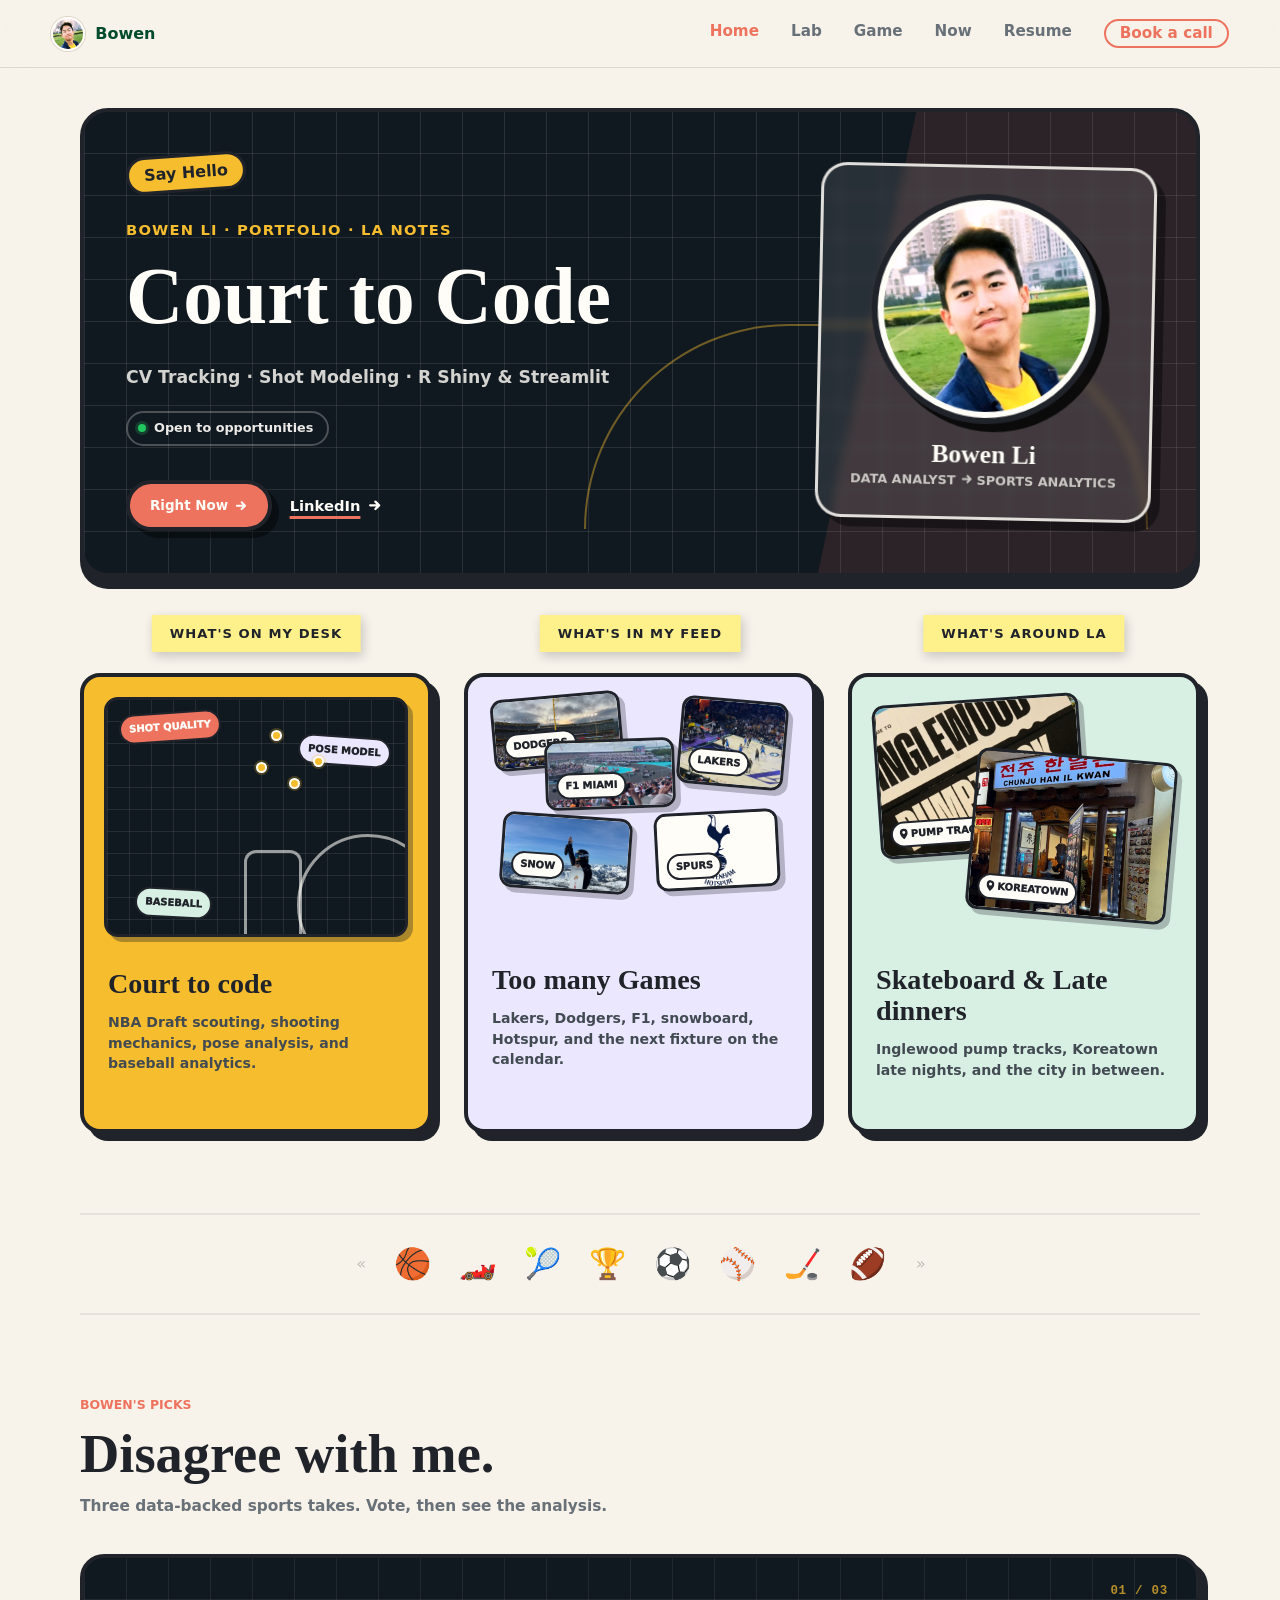
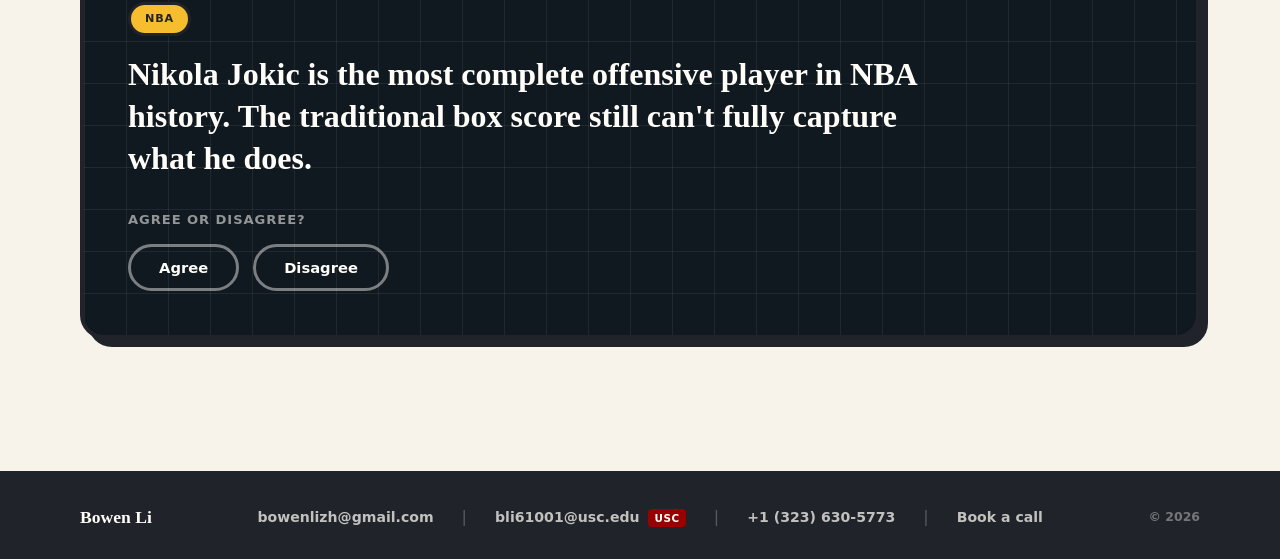
==== commit 2aa7eb5a: "tab change" ====
--- a/index.html
+++ b/index.html
@@ -18,9 +18,9 @@
       </a>
       <nav class="nav" aria-label="Primary navigation">
         <a href="#home" class="active">Home</a>
+        <a href="projects.html">Lab</a>
+        <a href="sports.html">Game</a>
         <a href="now.html">Now</a>
-        <a href="sports.html">Game</a>
-        <!-- <a href="interests.html">Interest</a> -->
         <a href="assets/BowenLi.pdf">Resume</a>
         <a href="https://calendly.com/bowenlizh" target="_blank" rel="noopener noreferrer" class="nav-book">Book a call</a>
       </nav>
@@ -59,7 +59,9 @@
 
       <section class="notes-grid" aria-label="Bowen field notes">
 <article class="note-card note-lab">
+          <a class="card-stretch-link" href="projects.html" aria-label="Go to Lab tab"></a>
           <span class="card-float-label">What's on My Desk</span>
+          <span class="card-nav-hint">Lab →</span>
           <div class="lab-board" aria-hidden="true">
             <span class="lab-tag tag-shot">shot quality</span>
             <span class="lab-tag tag-pose">pose model</span>
@@ -75,15 +77,12 @@
             <h2>Court to code</h2>
             <p>NBA Draft scouting, shooting mechanics, pose analysis, and baseball analytics.</p>
           </div>
-          <div class="note-links">
-            <a class="note-link" href="http://draftshoot.duckdns.org:8501/" target="_blank" rel="noopener noreferrer">Draft Shooting Portal</a>
-            <a class="note-link note-link-secondary" href="https://bowenlizh.shinyapps.io/04_pd_analyst_dashboard/" target="_blank" rel="noopener noreferrer">Player Dev Dashboard</a>
-            <a class="note-link note-link-third" href="https://github.com/brysonleezh" target="_blank" rel="noopener noreferrer">Github</a>
-          </div>
         </article>
 
         <article class="note-card note-feed">
+          <a class="card-stretch-link" href="sports.html" aria-label="Go to Game tab"></a>
           <span class="card-float-label">What's in My Feed</span>
+          <span class="card-nav-hint">Game →</span>
           <div class="feed-board" aria-label="Current feed photos">
             <figure class="feed-photo feed-one">
               <img src="assets/home/la-eaton.jpg" alt="Dodgers game at Dodger Stadium" />
@@ -110,11 +109,12 @@
             <h2>Too many Games</h2>
             <p>Lakers, Dodgers, F1, snowboard, Hotspur, and the next fixture on the calendar.</p>
           </div>
-          <a class="note-link" href="sports.html" aria-label="Open game calendar">Game calendar</a>
         </article>
 
         <article class="note-card note-la">
+          <a class="card-stretch-link" href="now.html" aria-label="Go to Now tab"></a>
           <span class="card-float-label">What's Around LA</span>
+          <span class="card-nav-hint">Now →</span>
           <div class="la-board" aria-label="Los Angeles photos">
             <figure class="la-photo la-photo-one">
               <img src="assets/home/la-pumptrack.jpg" alt="Inglewood Pump Track sign" />
@@ -127,7 +127,7 @@
           </div>
           <div>
             <h2>Skateboard &amp; Late dinners</h2>
-            <p>Find me practicing skateboard in Inglewood pump tracks and late night at Koreatown restaurant.</p>
+            <p>Inglewood pump tracks, Koreatown late nights, and the city in between.</p>
           </div>
         </article>
       </section>
--- a/styles.css
+++ b/styles.css
@@ -21,6 +21,7 @@
 
 body {
   margin: 0;
+  overflow-x: clip;
   background: var(--paper);
   color: var(--ink);
   font-family: system-ui, -apple-system, BlinkMacSystemFont, "Segoe UI", sans-serif;
@@ -60,9 +61,11 @@
 }
 
 .site-header {
-  position: sticky;
+  position: fixed;
   top: 0;
-  z-index: 10;
+  left: 0;
+  right: 0;
+  z-index: 100;
   display: flex;
   align-items: center;
   justify-content: space-between;
@@ -123,6 +126,7 @@
 .page {
   width: min(1120px, calc(100% - 36px));
   margin: 0 auto;
+  padding-top: 68px;
 }
 
 .home {
@@ -426,7 +430,7 @@
   display: flex;
   flex-direction: column;
   width: 100%;
-  height: 560px;
+  height: 460px;
   min-height: 0;
   padding: clamp(18px, 2.4vw, 24px);
   border: 4px solid var(--ink);
@@ -440,6 +444,48 @@
   box-shadow: 14px 14px 0 var(--ink);
   transform: translateY(-8px);
   z-index: 10;
+}
+
+.card-stretch-link {
+  position: absolute;
+  inset: 0;
+  z-index: 5;
+  border-radius: 16px;
+}
+
+.note-card {
+  cursor: pointer;
+}
+
+.card-nav-hint {
+  position: absolute;
+  top: 208px;
+  left: 50%;
+  translate: -50% 6px;
+  z-index: 20;
+  display: inline-flex;
+  align-items: center;
+  gap: 5px;
+  padding: 6px 14px;
+  background: var(--ink);
+  color: var(--white);
+  border-radius: 999px;
+  font-size: 0.72rem;
+  font-weight: 900;
+  letter-spacing: 0.06em;
+  text-transform: uppercase;
+  white-space: nowrap;
+  opacity: 0;
+  scale: 0.88;
+  box-shadow: 0 3px 10px rgba(32, 36, 42, 0.38);
+  transition: opacity 200ms ease, scale 200ms ease, translate 200ms ease;
+  pointer-events: none;
+}
+
+.note-card:hover .card-nav-hint {
+  opacity: 1;
+  scale: 1;
+  translate: -50% 0;
 }
 
 /* ── scroll entry animation ── */
@@ -553,7 +599,7 @@
 
 .lab-board {
   position: relative;
-  min-height: 200px;
+  height: 240px;
   margin: -4px -4px 18px;
   overflow: hidden;
   border: 3px solid var(--ink);
@@ -656,7 +702,7 @@
 
 .feed-board {
   position: relative;
-  min-height: 240px;
+  height: 240px;
   margin: -8px 0 18px;
 }
 
@@ -743,7 +789,7 @@
 
 .la-board {
   position: relative;
-  min-height: 260px;
+  height: 240px;
   margin: -8px 0 18px;
 }
 
@@ -1077,6 +1123,236 @@
   display: grid;
   gap: clamp(28px, 5vw, 46px);
   padding: clamp(38px, 6vw, 68px) 0 76px;
+}
+
+/* ── Lab page ── */
+.lab-page {
+  display: grid;
+  gap: clamp(28px, 5vw, 46px);
+  padding: clamp(38px, 6vw, 68px) 0 76px;
+}
+
+.lab-grid {
+  display: grid;
+  grid-template-columns: repeat(auto-fill, minmax(320px, 1fr));
+  gap: 28px;
+}
+
+.lab-project-card {
+  position: relative;
+  display: flex;
+  flex-direction: column;
+  border: 4px solid var(--ink);
+  border-radius: 20px;
+  overflow: hidden;
+  box-shadow: 8px 8px 0 var(--ink);
+  background: var(--white);
+  cursor: pointer;
+  transition: box-shadow 180ms ease, transform 180ms ease;
+}
+
+.lab-project-card:hover {
+  box-shadow: 14px 14px 0 var(--ink);
+  transform: translateY(-6px);
+}
+
+.lab-live-overlay {
+  position: absolute;
+  inset: 0;
+  z-index: 8;
+  display: flex;
+  align-items: center;
+  justify-content: center;
+  background: rgba(32, 36, 42, 0.55);
+  backdrop-filter: blur(2px);
+  color: var(--white);
+  font-size: 1.1rem;
+  font-weight: 900;
+  letter-spacing: 0.08em;
+  text-transform: uppercase;
+  opacity: 0;
+  transition: opacity 200ms ease;
+  pointer-events: none;
+}
+
+.lab-project-card:hover .lab-live-overlay {
+  opacity: 1;
+}
+
+.lab-project-visual {
+  position: relative;
+  height: 180px;
+  background:
+    linear-gradient(90deg, rgba(255,253,248,0.09) 1px, transparent 1px),
+    linear-gradient(0deg, rgba(255,253,248,0.09) 1px, transparent 1px),
+    #101820;
+  background-size: 22px 22px;
+  overflow: hidden;
+}
+
+.lab-visual-pd {
+  background:
+    linear-gradient(90deg, rgba(255,253,248,0.06) 1px, transparent 1px),
+    linear-gradient(0deg, rgba(255,253,248,0.06) 1px, transparent 1px),
+    #1a2235;
+  background-size: 22px 22px;
+}
+
+.lab-visual-baseball {
+  background:
+    linear-gradient(90deg, rgba(255,253,248,0.06) 1px, transparent 1px),
+    linear-gradient(0deg, rgba(255,253,248,0.06) 1px, transparent 1px),
+    #1c2010;
+  background-size: 22px 22px;
+}
+
+/* ── Player Dev: shot chart ── */
+.tag-pd-label {
+  left: 10px; top: 10px;
+  background: #3b82f6;
+  color: #fff;
+  transform: rotate(-2deg);
+}
+.tag-pd-trend {
+  right: 10px; top: 14px;
+  background: var(--lavender);
+  transform: rotate(3deg);
+}
+.pd-arc {
+  position: absolute;
+  left: 50%;
+  bottom: -10px;
+  width: 160px;
+  height: 100px;
+  border: 2px solid rgba(255,255,255,0.2);
+  border-radius: 50% 50% 0 0;
+  translate: -50% 0;
+}
+.pd-lane {
+  position: absolute;
+  left: 50%;
+  bottom: 0;
+  width: 72px;
+  height: 70px;
+  border: 2px solid rgba(255,255,255,0.15);
+  border-bottom: none;
+  translate: -50% 0;
+}
+.pd-dot {
+  position: absolute;
+  width: 9px;
+  height: 9px;
+  border-radius: 50%;
+  border: 1.5px solid rgba(255,255,255,0.5);
+}
+.pd-make { background: #f6bd2e; box-shadow: 0 0 6px rgba(246,189,46,0.6); }
+.pd-miss { background: transparent; opacity: 0.45; }
+
+/* ── Baseball: pitch zone ── */
+.tag-bb-label {
+  left: 10px; top: 10px;
+  background: var(--coral);
+  color: #fff;
+  transform: rotate(-3deg);
+}
+.tag-bb-velo {
+  right: 10px; top: 14px;
+  background: #d8f0e4;
+  transform: rotate(2deg);
+}
+.bb-zone {
+  position: absolute;
+  top: 50%;
+  left: 50%;
+  translate: -50% -50%;
+  display: grid;
+  grid-template-columns: repeat(3, 28px);
+  grid-template-rows: repeat(3, 28px);
+  gap: 2px;
+}
+.bb-cell {
+  border: 1.5px solid rgba(255,255,255,0.22);
+  border-radius: 3px;
+}
+.bb-cell-hot {
+  background: rgba(246, 189, 46, 0.25);
+  border-color: rgba(246,189,46,0.55);
+}
+.bb-pitch {
+  position: absolute;
+  width: 8px;
+  height: 8px;
+  border-radius: 50%;
+  border: 1.5px solid rgba(255,255,255,0.4);
+}
+.bb-strike { background: #f6bd2e; box-shadow: 0 0 5px rgba(246,189,46,0.5); }
+.bb-ball   { background: transparent; opacity: 0.5; }
+
+.lab-project-body {
+  display: flex;
+  flex-direction: column;
+  gap: 10px;
+  padding: 20px 22px 22px;
+  flex: 1;
+}
+
+.lab-project-title {
+  font-size: 1.2rem;
+  font-weight: 900;
+  margin: 0;
+}
+
+.lab-project-desc {
+  font-size: 0.86rem;
+  font-weight: 600;
+  color: #424a52;
+  line-height: 1.5;
+  margin: 0;
+}
+
+.lab-project-tags {
+  display: flex;
+  flex-wrap: wrap;
+  gap: 6px;
+  margin-top: 4px;
+}
+
+.lab-tech-tag {
+  padding: 3px 9px;
+  border: 2px solid var(--ink);
+  border-radius: 999px;
+  font-size: 0.68rem;
+  font-weight: 900;
+  text-transform: uppercase;
+  letter-spacing: 0.05em;
+}
+
+.lab-project-links {
+  position: relative;
+  z-index: 6;
+  display: flex;
+  gap: 10px;
+  margin-top: auto;
+  padding-top: 14px;
+}
+
+.lab-project-link {
+  padding: 6px 16px;
+  background: var(--ink);
+  color: var(--white);
+  border-radius: 999px;
+  font-size: 0.78rem;
+  font-weight: 900;
+  text-decoration: none;
+  transition: opacity 150ms ease;
+}
+
+.lab-project-link:hover { opacity: 0.8; }
+
+.lab-project-link-ghost {
+  background: transparent;
+  color: var(--ink);
+  border: 2px solid var(--ink);
 }
 
 /* ── Right Now hero ── */
@@ -3262,10 +3538,16 @@
 @media (max-width: 820px) {
   /* Header */
   .site-header {
-    position: static;
     flex-direction: column;
     align-items: flex-start;
     gap: 10px;
+    min-height: auto;
+    padding-top: 10px;
+    padding-bottom: 10px;
+  }
+
+  .page {
+    padding-top: 110px;
   }
 
   .nav {
@@ -3542,42 +3824,38 @@
 
 /* ── Filter chips ── */
 .sports-filter-bar {
+  margin-bottom: 8px;
+  padding: 16px 0 4px;
+  border-top: 2px solid rgba(32, 36, 42, 0.08);
+  border-bottom: 2px solid rgba(32, 36, 42, 0.08);
+}
+
+.cal-filter-inner {
   display: flex;
   flex-wrap: wrap;
+  align-items: center;
+  justify-content: center;
   gap: 8px;
-  margin-bottom: 20px;
-  padding: 12px 14px;
-  border: 2px solid var(--ink);
-  border-radius: 14px;
-  background: var(--white);
-  box-shadow: 3px 3px 0 var(--ink);
-}
-
-.sport-filter-chip {
-  display: inline-flex;
-  align-items: center;
-  gap: 5px;
-  padding: 5px 13px;
-  border: 2px solid var(--cc, #20242a);
-  border-radius: 100px;
-  background: var(--cc, #20242a);
-  color: #fff;
-  cursor: pointer;
-  font-size: 12px;
-  font-weight: 700;
-  font-family: inherit;
-  transition: opacity 140ms, filter 140ms;
-  white-space: nowrap;
-}
-
-.sport-filter-chip.inactive {
-  background: none;
-  color: var(--cc, #20242a);
-  opacity: 0.45;
-}
-
-.sport-filter-chip:hover {
-  opacity: 0.8;
+}
+
+.cal-filter-hint {
+  text-align: center;
+  font-size: 10px;
+  font-weight: 600;
+  color: var(--muted);
+  letter-spacing: 0.04em;
+  margin: 6px 0 16px;
+  opacity: 0.7;
+}
+
+/* Selected: subtle tint ring */
+.sports-filter-bar .sport-btn:not(.inactive) {
+  background: rgba(32, 36, 42, 0.07);
+}
+
+/* Inactive / unselected: faded */
+.sports-filter-bar .sport-btn.inactive {
+  opacity: 0.28;
 }
 
 /* ── Calendar nav row ── */
@@ -3651,13 +3929,14 @@
 .cal-dow {
   padding: 10px 6px;
   text-align: center;
-  font-size: 11px;
+  font-size: 0.7rem;
   font-weight: 800;
   text-transform: uppercase;
-  letter-spacing: 0.07em;
-  background: var(--ink);
-  color: var(--white);
-  border-right: 1px solid rgba(255, 253, 248, 0.12);
+  letter-spacing: 0.12em;
+  background: rgba(32, 36, 42, 0.03);
+  color: var(--muted);
+  border-right: 1px solid var(--line);
+  border-bottom: 1px solid var(--line);
 }
 
 .cal-dow:last-child {
@@ -3882,6 +4161,17 @@
   text-transform: uppercase;
 }
 
+/* Staggered bounce for calendar filter emojis */
+.cal-filter-inner .sport-btn:nth-child(1) .sport-emoji { animation-delay: 0s; }
+.cal-filter-inner .sport-btn:nth-child(2) .sport-emoji { animation-delay: 0.13s; }
+.cal-filter-inner .sport-btn:nth-child(3) .sport-emoji { animation-delay: 0.26s; }
+.cal-filter-inner .sport-btn:nth-child(4) .sport-emoji { animation-delay: 0.39s; }
+.cal-filter-inner .sport-btn:nth-child(5) .sport-emoji { animation-delay: 0.52s; }
+.cal-filter-inner .sport-btn:nth-child(6) .sport-emoji { animation-delay: 0.65s; }
+.cal-filter-inner .sport-btn:nth-child(7) .sport-emoji { animation-delay: 0.78s; }
+.cal-filter-inner .sport-btn:nth-child(8) .sport-emoji { animation-delay: 0.91s; }
+.cal-filter-inner .sport-btn:nth-child(9) .sport-emoji { animation-delay: 1.04s; }
+
 .surface-hard  { background: #b3d4f0; color: #0a2e4a; }
 .surface-clay  { background: #f0c8a0; color: #4a1a00; }
 .surface-grass { background: #b8e8c0; color: #0a3a14; }
@@ -3896,12 +4186,13 @@
 /* ── Responsive ── */
 @media (max-width: 820px) {
   .sports-heading { font-size: clamp(1.8rem, 6vw, 2.6rem); }
-  .sports-filter-bar { gap: 6px; }
-  .sport-filter-chip { font-size: 11px; padding: 4px 10px; }
+  .cal-filter-inner { gap: 4px; }
+  .sports-filter-bar { padding: 12px 0 4px; }
   .cal-month-label { font-size: 17px; }
 }
 
 @media (max-width: 540px) {
+  .cal-chip { font-size: 0.66rem; padding-left: 6px; border-left-width: 4px; }
   .cal-day     { min-height: 58px; padding: 5px 4px 4px; }
   .cal-day-num { font-size: 12px; }
   .cal-dot     { width: 6px; height: 6px; }
@@ -3948,13 +4239,15 @@
 }
 
 .cal-chip {
+  --chip-bar: color-mix(in srgb, var(--chip-bg, #20242a) 55%, #aaaaaa);
   display: block;
-  padding: 1px 5px;
-  border-radius: 4px;
-  font-size: 9px;
+  padding: 1px 5px 1px 8px;
+  border-radius: 3px;
+  font-size: 0.72rem;
   font-weight: 700;
-  color: #fff;
-  background: var(--chip-bg, #20242a);
+  color: var(--ink);
+  background: #fff;
+  border-left: 4px solid var(--chip-bar);
   white-space: nowrap;
   overflow: hidden;
   text-overflow: ellipsis;
@@ -3962,17 +4255,78 @@
 }
 
 .cal-chip-allday {
-  opacity: 0.88;
   border-radius: 3px;
 }
 
 .cal-chip-more {
-  background: rgba(32, 36, 42, 0.1) !important;
-  color: var(--ink) !important;
+  background: transparent !important;
+  border-left: none !important;
+  color: var(--muted) !important;
   font-weight: 600;
+  padding-left: 5px;
 }
 
 .cal-dots-mobile { display: none; }
+
+/* ── Chip hover tooltip ── */
+.cal-chip-tip {
+  position: fixed;
+  z-index: 200;
+  width: 220px;
+  background: var(--ink);
+  color: var(--white);
+  border-radius: 12px;
+  padding: 11px 14px 12px;
+  pointer-events: none;
+  opacity: 0;
+  transition: opacity 140ms ease;
+  box-shadow: 0 8px 24px rgba(0, 0, 0, 0.3);
+}
+.cal-chip-tip::after {
+  content: '';
+  position: absolute;
+  top: 100%;
+  left: var(--tip-ax, 110px);
+  transform: translateX(-50%);
+  border: 6px solid transparent;
+  border-top-color: var(--ink);
+}
+.cal-chip-tip.is-visible {
+  opacity: 1;
+}
+.cal-chip-tip-sport {
+  display: block;
+  font-size: 9px;
+  font-weight: 800;
+  letter-spacing: 0.1em;
+  text-transform: uppercase;
+  opacity: 0.42;
+  margin-bottom: 5px;
+}
+.cal-chip-tip-teams {
+  display: block;
+  font-size: 13px;
+  font-weight: 800;
+  line-height: 1.25;
+  margin-bottom: 3px;
+}
+.cal-chip-tip-sub {
+  display: block;
+  font-size: 11px;
+  opacity: 0.5;
+}
+.cal-chip-tip-live {
+  color: var(--coral);
+  font-size: 10px;
+  font-weight: 800;
+  margin-left: 6px;
+}
+.cal-chip-tip-score {
+  font-size: 11px;
+  font-weight: 800;
+  opacity: 0.7;
+  margin-left: 6px;
+}
 
 /* ── Week view ── */
 .cal-grid-week {
@@ -4112,8 +4466,9 @@
 }
 
 .following-logo-featured {
-  width: 48px;
-  height: 48px;
+  width: 90px;
+  height: auto;
+  object-fit: contain;
 }
 
 .following-card-bd-featured {
@@ -4128,18 +4483,21 @@
 }
 
 .following-card-bd-featured .fp-avatar {
-  width: 52px;
-  height: 52px;
+  width: 64px;
+  height: 64px;
 }
 
 .following-card-bd-featured .fp-item {
-  max-width: 60px;
+  max-width: 74px;
+}
+.following-card-bd-featured .fp-name {
+  font-size: 10.5px;
 }
 
 /* ── Tier 2: World Cup banner ── */
 .following-card-banner {
   grid-column: span 4;
-  background: #1a56db;
+  background: #11388e;
   color: #ffffff;
   display: grid;
   grid-template-columns: 1fr auto;
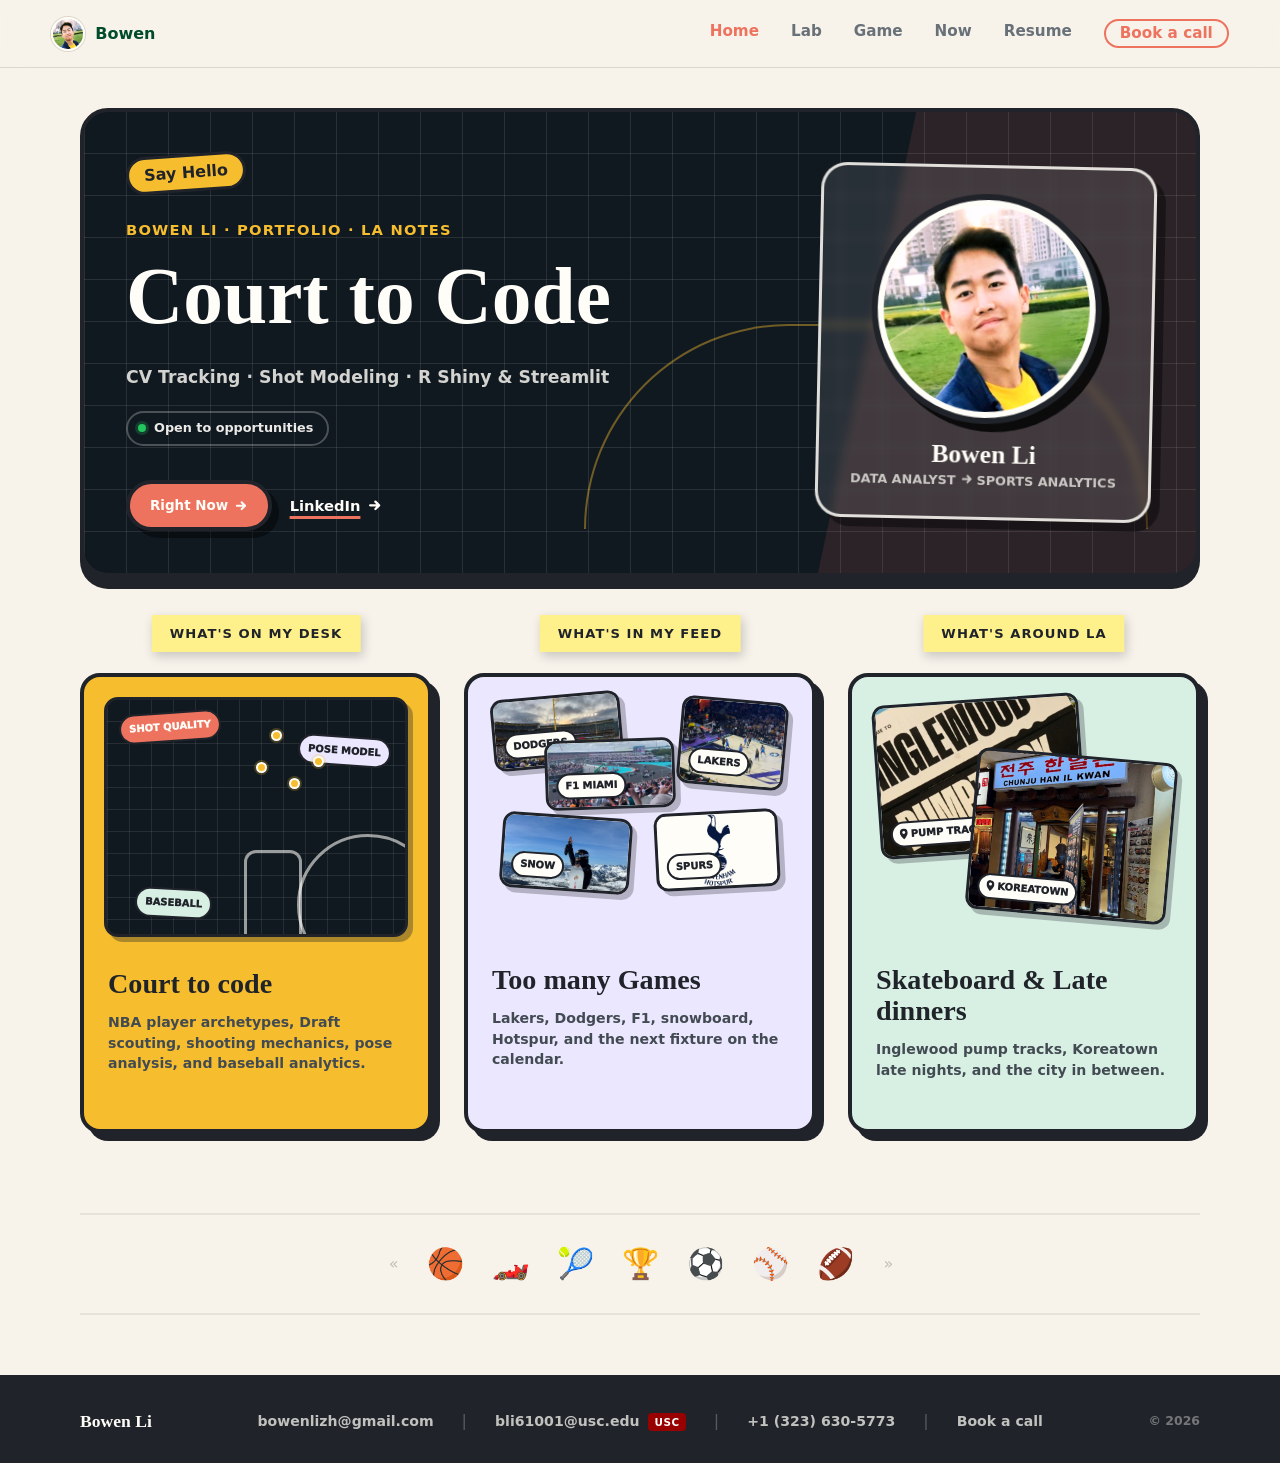
==== commit cf964927: "Add Nets Archetype Portal; trim sports content Lab: - Add "Brooklyn Nets — Archetype Portal" as the " ====
--- a/index.html
+++ b/index.html
@@ -75,7 +75,7 @@
           </div>
           <div>
             <h2>Court to code</h2>
-            <p>NBA Draft scouting, shooting mechanics, pose analysis, and baseball analytics.</p>
+            <p>NBA player archetypes, Draft scouting, shooting mechanics, pose analysis, and baseball analytics.</p>
           </div>
         </article>
 
@@ -166,11 +166,6 @@
               <div class="sport-popup"><strong class="sport-popup-title">MLB · Dodgers</strong><ul class="sport-popup-games" data-games><li class="sport-popup-loading">···</li></ul><span class="sport-popup-cta">Full schedule →</span></div>
             </div>
 
-            <div class="sport-item" data-sport="hockey/nhl">
-              <button class="sport-btn" aria-label="NHL schedule"><span class="sport-emoji">🏒</span></button>
-              <div class="sport-popup"><strong class="sport-popup-title">NHL · Kings</strong><ul class="sport-popup-games" data-games><li class="sport-popup-loading">···</li></ul><span class="sport-popup-cta">Full schedule →</span></div>
-            </div>
-
             <div class="sport-item" data-sport="football/college-football">
               <button class="sport-btn" aria-label="NCAA schedule"><span class="sport-emoji">🏈</span></button>
               <div class="sport-popup"><strong class="sport-popup-title">NCAA Football</strong><ul class="sport-popup-games" data-games><li class="sport-popup-loading">···</li></ul><span class="sport-popup-cta">Full schedule →</span></div>
@@ -181,13 +176,44 @@
         </div>
       </section>
 
-      <section class="picks-section" aria-labelledby="picks-title">
-        <div class="picks-intro">
-          <span class="card-kicker">Bowen's Picks</span>
-          <h2 id="picks-title">Disagree with me.</h2>
-          <p class="picks-intro-sub">Three data-backed sports takes. Vote, then see the analysis.</p>
-        </div>
-        <div class="picks-arena" data-picks-arena></div>
+      <section class="filmroom-section" aria-labelledby="filmroom-title" hidden>
+        <div class="filmroom-intro">
+          <span class="card-kicker">Film Room</span>
+          <h2 id="filmroom-title">What I noticed.</h2>
+        </div>
+        <div class="filmroom-card">
+          <p class="filmroom-context">NBA Finals G4  ·  Q4 12.0s  ·  Kings -1  ·  Fox PnR → baseline drive → layup</p>
+          <h3 class="filmroom-play-title">Fox's Baseline Read</h3>
+          <div class="filmroom-chapter">
+            <span class="filmroom-label">The Moment</span>
+            <p class="filmroom-body">OG switches onto Fox off the PnR. He's a 6'7" wing — long, switchable, but not a rim protector. Fox reads this in real time and attacks baseline-left, his dominant finishing side.</p>
+          </div>
+          <div class="filmroom-chapter">
+            <span class="filmroom-label">The Read</span>
+            <p class="filmroom-body">Fox converts 68% at the rim against wing defenders vs. 54% against centers. The kick-out alternative — a 34% corner shooter — had ~1.02 pts of EV. Fox's layup: ~1.36 pts. The drive was the math, not the moment.</p>
+          </div>
+          <div class="filmroom-chapter">
+            <span class="filmroom-label">The Consequence</span>
+            <p class="filmroom-body">The layup gave Kings the lead with 12s left. Indiana had no timeouts. The possession ended the game. One read, correctly made under maximum pressure, defined G4.</p>
+          </div>
+          <div class="filmroom-stats">
+            <div class="filmroom-stat-chip">
+              <span class="filmroom-stat-value">68%</span>
+              <span class="filmroom-stat-label">Fox rim FG% vs. wings</span>
+              <span class="filmroom-stat-context">2024-25 regular season + playoffs</span>
+            </div>
+            <div class="filmroom-stat-chip">
+              <span class="filmroom-stat-value">+0.34</span>
+              <span class="filmroom-stat-label">pts / possession edge</span>
+              <span class="filmroom-stat-context">layup vs. kick-out 3</span>
+            </div>
+            <div class="filmroom-stat-chip">
+              <span class="filmroom-stat-value">34%</span>
+              <span class="filmroom-stat-label">Corner 3 — Kings</span>
+              <span class="filmroom-stat-context">catch-and-shoot, Finals</span>
+            </div>
+          </div>
+        </div>
       </section>
 
     </main>
--- a/styles.css
+++ b/styles.css
@@ -1287,6 +1287,62 @@
 }
 .bb-strike { background: #f6bd2e; box-shadow: 0 0 5px rgba(246,189,46,0.5); }
 .bb-ball   { background: transparent; opacity: 0.5; }
+
+/* ── Nets: archetype hull ── */
+.lab-visual-nets {
+  background:
+    linear-gradient(90deg, rgba(255,253,248,0.06) 1px, transparent 1px),
+    linear-gradient(0deg, rgba(255,253,248,0.06) 1px, transparent 1px),
+    #14161a;
+  background-size: 22px 22px;
+}
+.tag-arch-label {
+  left: 10px; top: 10px;
+  background: var(--white);
+  transform: rotate(-3deg);
+}
+.tag-arch-recipe {
+  right: 10px; top: 14px;
+  background: #cfd4dc;
+  transform: rotate(3deg);
+}
+/* the player cloud, with the 8 archetypoids as its corners */
+.arch-hull {
+  position: absolute;
+  top: 50%;
+  left: 50%;
+  width: 138px;
+  height: 108px;
+  translate: -50% -50%;
+  border: 2px dashed rgba(255,255,255,0.22);
+  border-radius: 46% 54% 50% 50% / 52% 48% 52% 48%;
+}
+.arch-dot {
+  position: absolute;
+  width: 9px;
+  height: 9px;
+  border-radius: 50%;
+  border: 1.5px solid rgba(255,255,255,0.45);
+  translate: -50% -50%;
+}
+/* corners = real players the archetypes are anchored to */
+.arch-corner {
+  background: var(--white);
+  box-shadow: 0 0 6px rgba(255,255,255,0.55);
+}
+/* everyone else = a blend of those corners */
+.arch-blend {
+  background: transparent;
+  opacity: 0.4;
+}
+/* the player currently being diagnosed */
+.arch-focus {
+  width: 12px;
+  height: 12px;
+  background: #f6bd2e;
+  border-color: rgba(246,189,46,0.8);
+  box-shadow: 0 0 9px rgba(246,189,46,0.75);
+}
 
 .lab-project-body {
   display: flex;
@@ -3060,6 +3116,15 @@
   color: var(--white);
 }
 
+.picks-play-context {
+  margin: 10px 0 14px;
+  font-family: ui-monospace, "SF Mono", monospace;
+  font-size: 0.72rem;
+  font-weight: 500;
+  letter-spacing: 0.04em;
+  color: rgba(255, 253, 248, 0.45);
+}
+
 .picks-take {
   margin: 0 0 clamp(20px, 3vw, 30px);
   font-family: Georgia, "Times New Roman", serif;
@@ -3311,6 +3376,102 @@
 .picks-replay:hover {
   color: var(--white);
   border-color: rgba(255, 253, 248, 0.55);
+}
+
+/* ── Film Room ─────────────────────────────────────────── */
+.filmroom-section {
+  max-width: 760px;
+  margin: 0 auto;
+  padding: 64px 24px 80px;
+}
+.filmroom-intro {
+  margin-bottom: 28px;
+}
+.filmroom-intro .card-kicker {
+  display: block;
+  margin-bottom: 6px;
+}
+.filmroom-intro h2 {
+  font-size: clamp(1.6rem, 3vw, 2.2rem);
+  font-weight: 700;
+  color: var(--ink);
+  margin: 0;
+}
+.filmroom-card {
+  background: #101820;
+  border: 4px solid #101820;
+  border-radius: 16px;
+  box-shadow: 8px 8px 0 #101820;
+  padding: 28px 32px 32px;
+  color: rgba(255, 253, 248, 0.9);
+}
+.filmroom-context {
+  font-family: "SF Mono", "Fira Code", "Consolas", monospace;
+  font-size: 0.72rem;
+  letter-spacing: 0.04em;
+  color: rgba(255, 253, 248, 0.42);
+  margin: 0 0 20px;
+  text-transform: uppercase;
+}
+.filmroom-play-title {
+  font-size: 1.25rem;
+  font-weight: 700;
+  color: #fffdf8;
+  margin: 0 0 24px;
+}
+.filmroom-chapter {
+  margin-bottom: 22px;
+}
+.filmroom-label {
+  display: block;
+  font-family: "SF Mono", "Fira Code", "Consolas", monospace;
+  font-size: 0.65rem;
+  font-weight: 600;
+  letter-spacing: 0.12em;
+  text-transform: uppercase;
+  color: #f4845f;
+  margin-bottom: 6px;
+}
+.filmroom-body {
+  font-size: 0.95rem;
+  line-height: 1.7;
+  color: rgba(255, 253, 248, 0.82);
+  margin: 0;
+}
+.filmroom-stats {
+  display: flex;
+  gap: 16px;
+  margin-top: 28px;
+  flex-wrap: wrap;
+}
+.filmroom-stat-chip {
+  flex: 1 1 140px;
+  background: rgba(255, 253, 248, 0.06);
+  border: 1px solid rgba(255, 253, 248, 0.1);
+  border-radius: 10px;
+  padding: 14px 16px;
+  display: flex;
+  flex-direction: column;
+  gap: 4px;
+}
+.filmroom-stat-value {
+  font-size: 1.5rem;
+  font-weight: 800;
+  color: #f5c842;
+  line-height: 1;
+  letter-spacing: -0.02em;
+}
+.filmroom-stat-label {
+  font-size: 0.75rem;
+  font-weight: 600;
+  color: rgba(255, 253, 248, 0.85);
+  text-transform: uppercase;
+  letter-spacing: 0.04em;
+}
+.filmroom-stat-context {
+  font-family: "SF Mono", "Fira Code", "Consolas", monospace;
+  font-size: 0.62rem;
+  color: rgba(255, 253, 248, 0.38);
 }
 
 /* sport bar */
